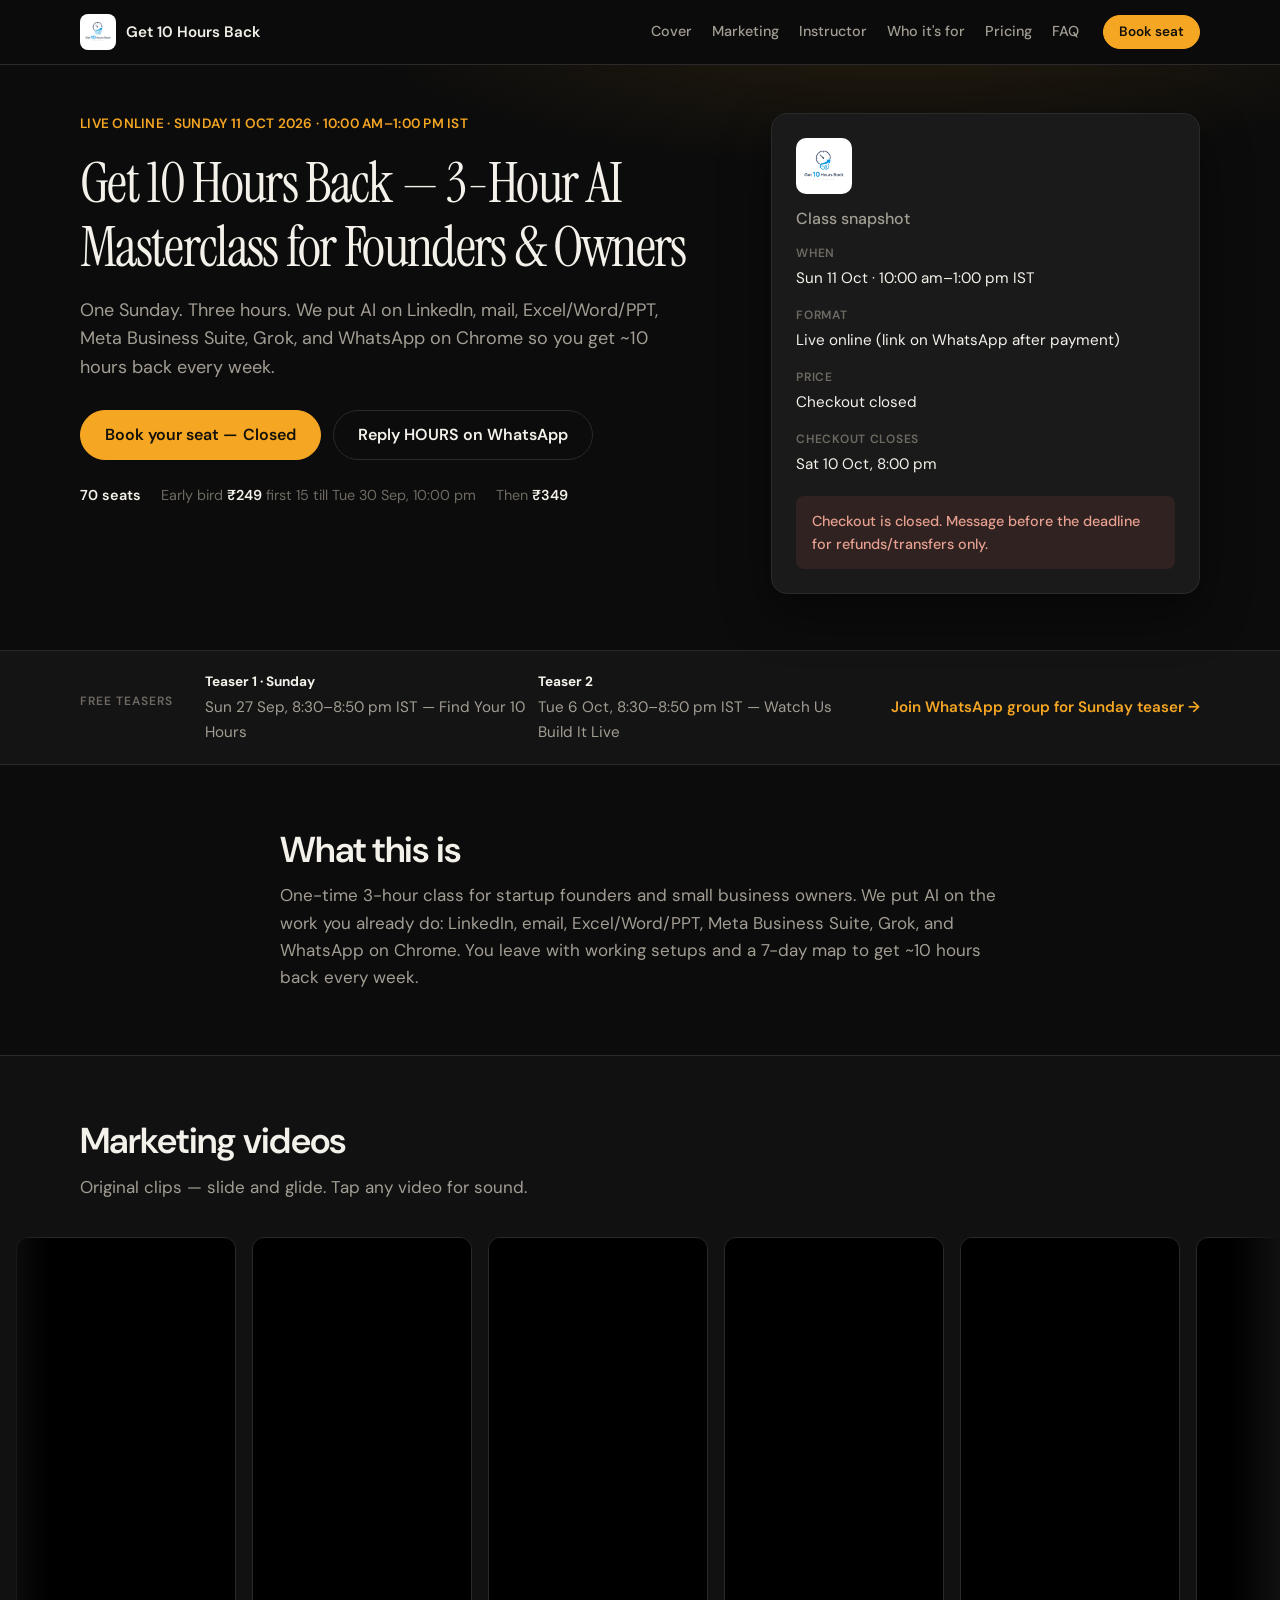
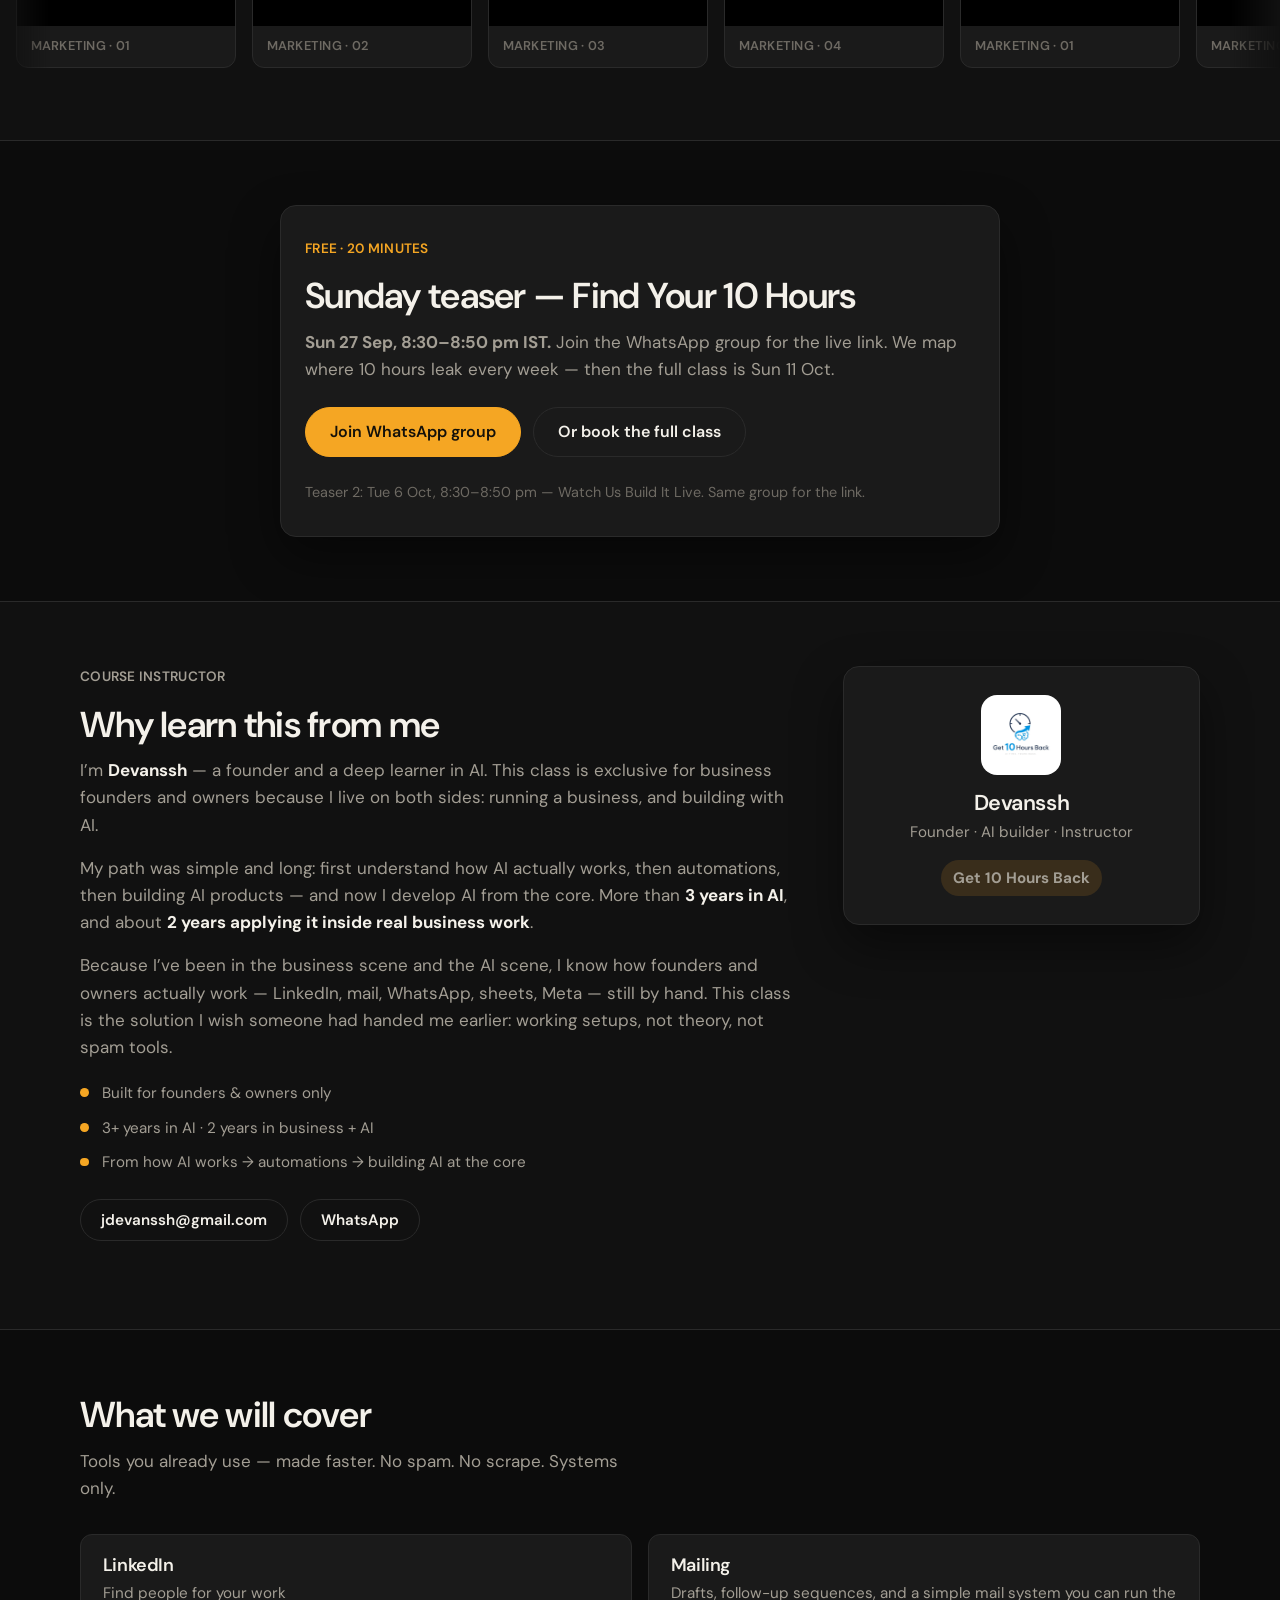
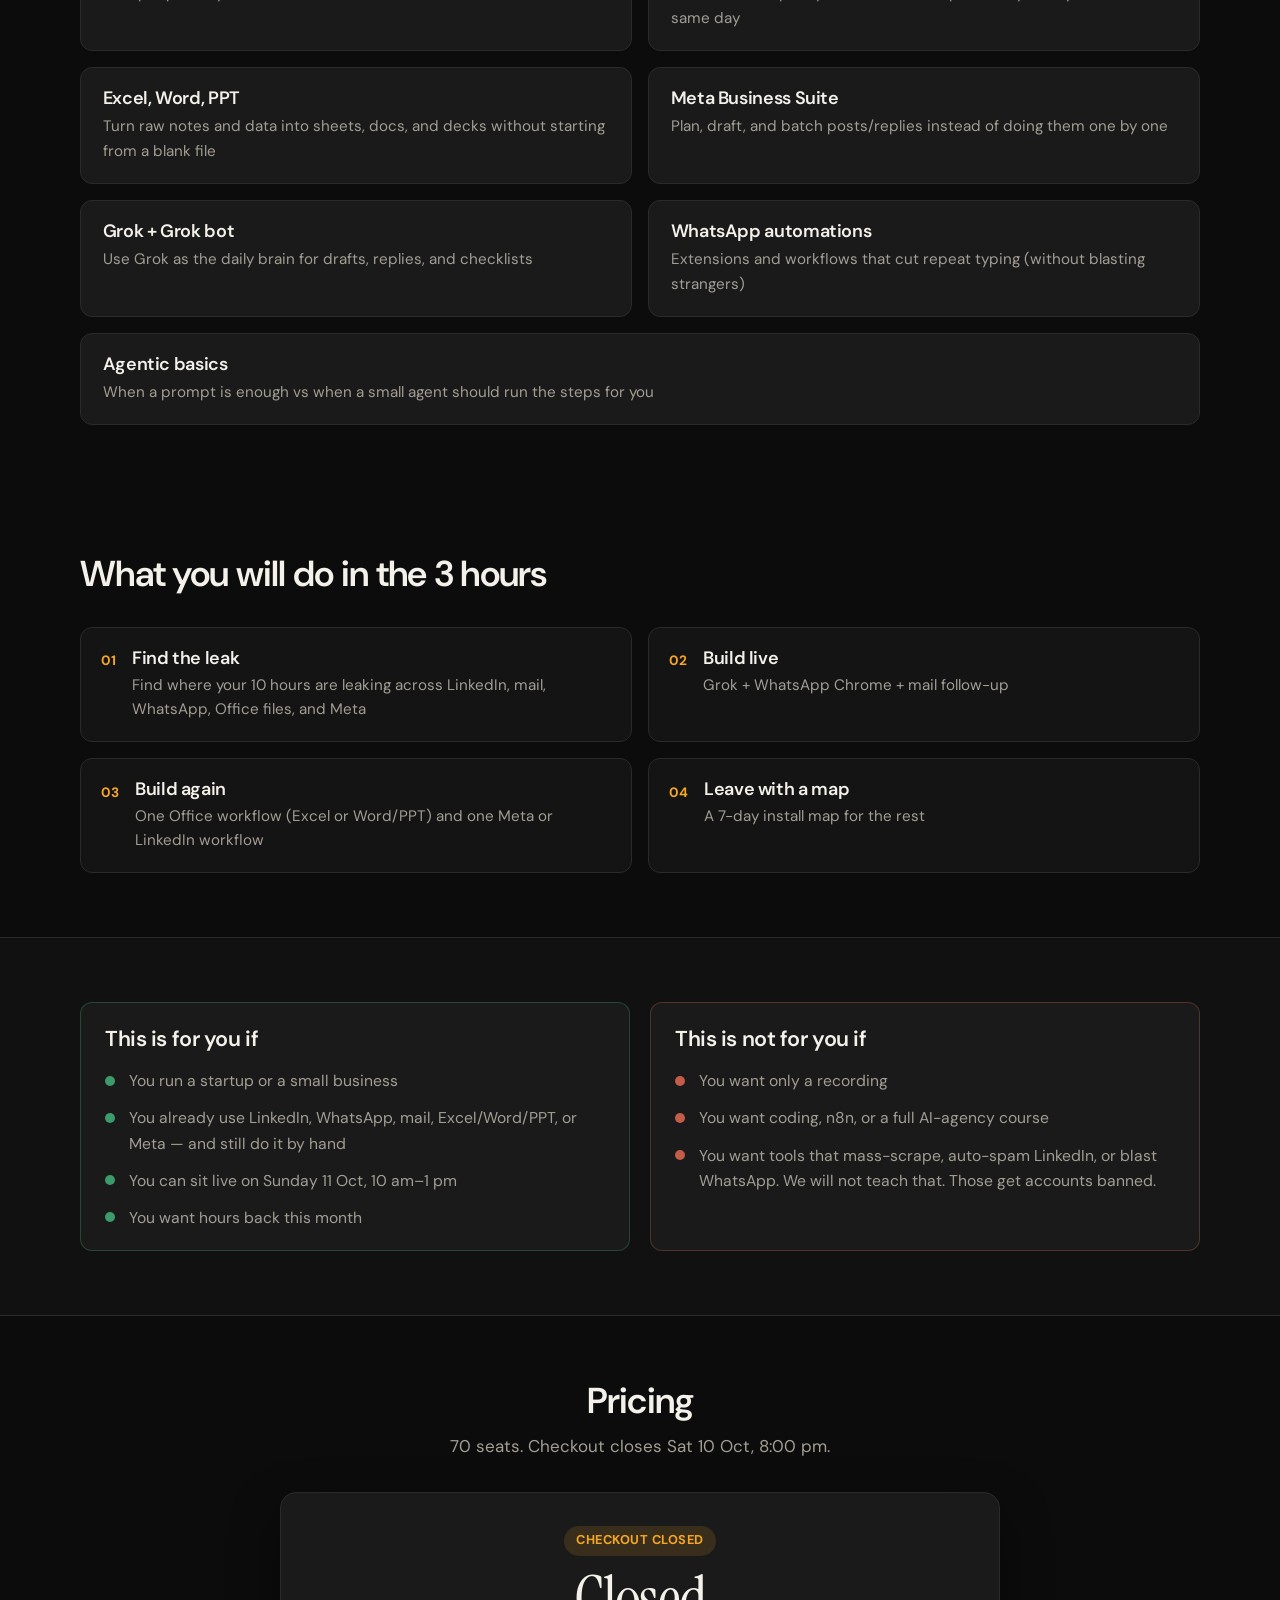
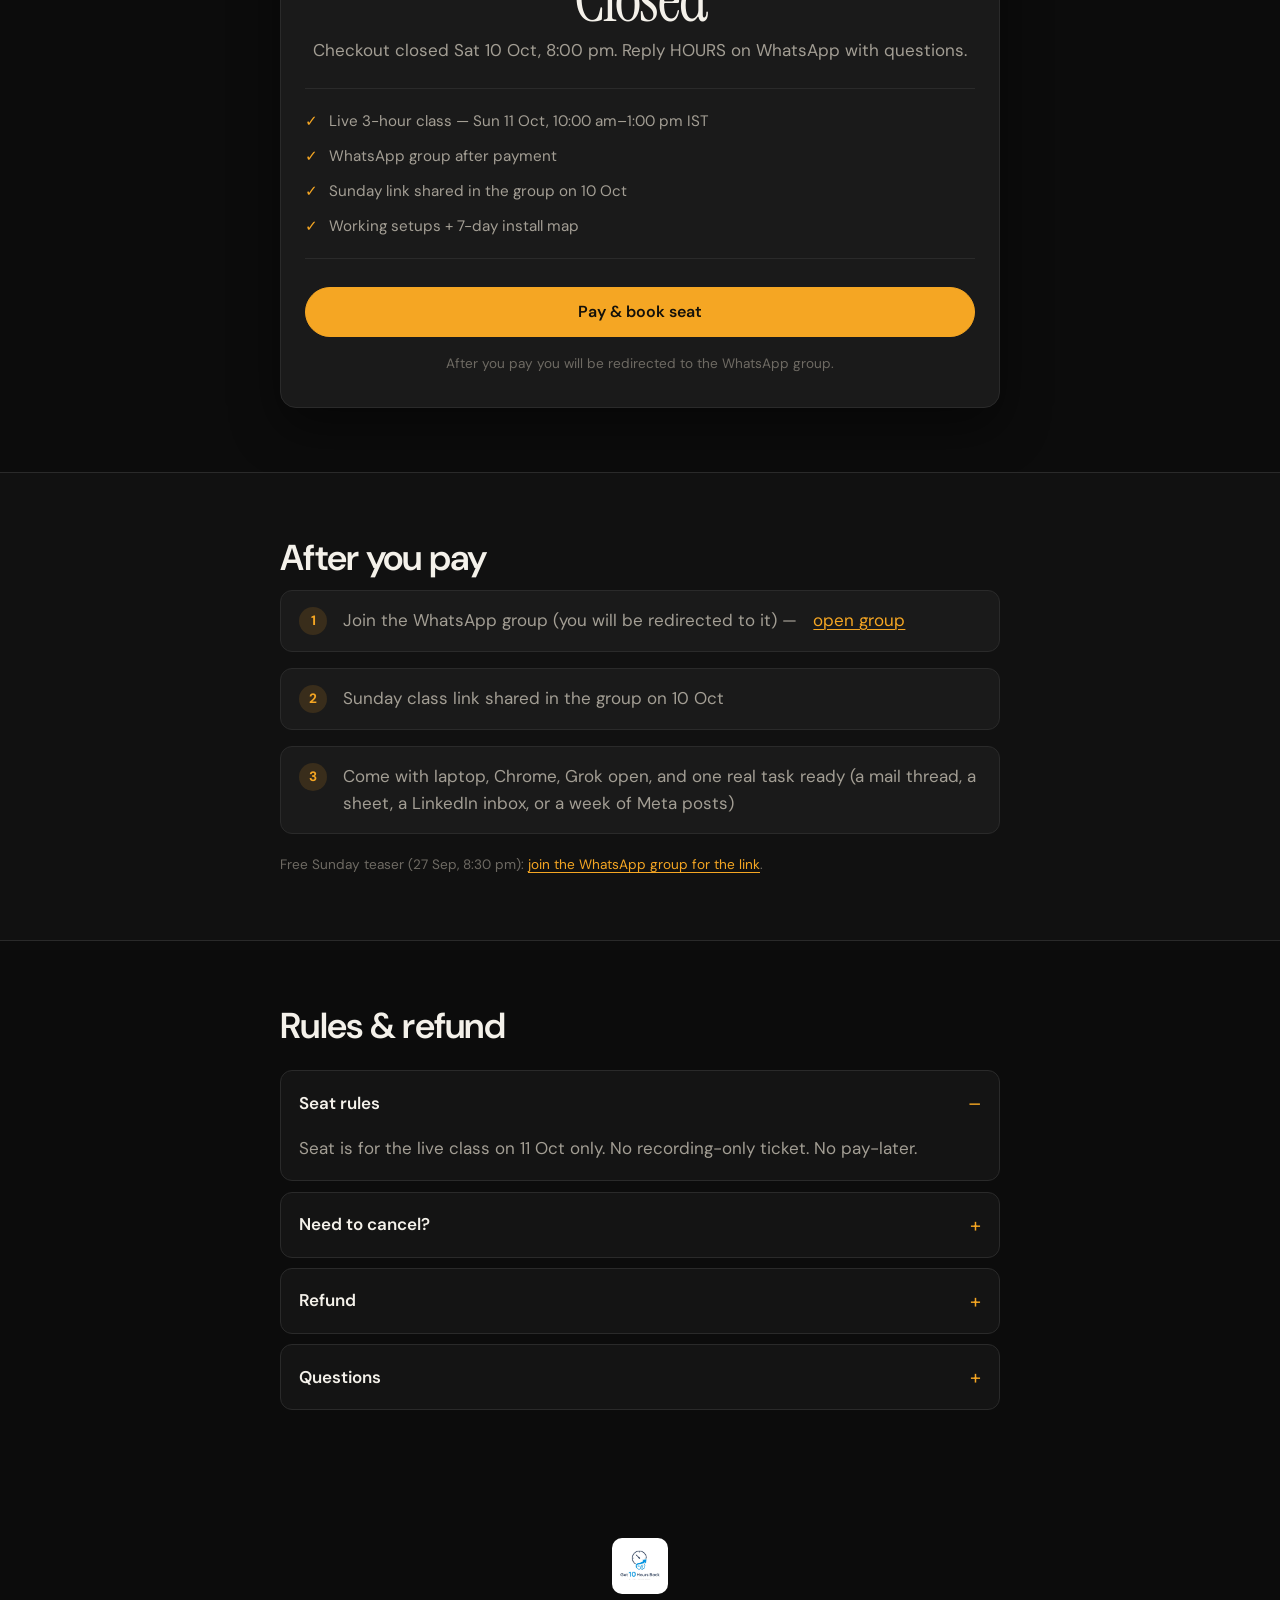
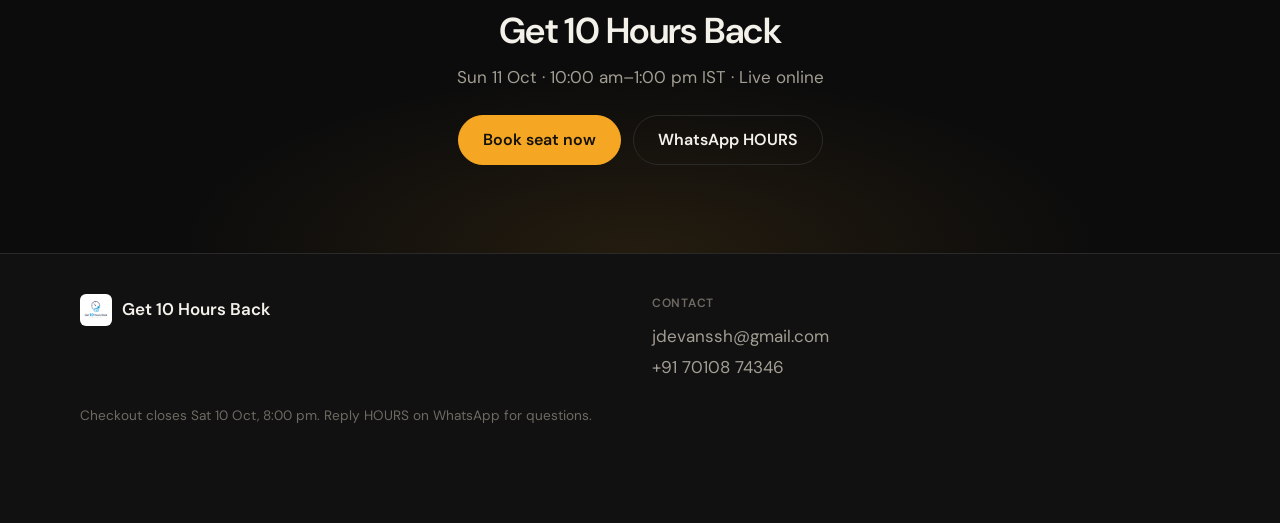
==== index.html @ 837fc7c9 "Show marketing videos in a slide-and-glide marquee Remove logo posters, label clips as marketing vid" ====
<!DOCTYPE html>
<html lang="en">
<head>
  <meta charset="UTF-8" />
  <meta name="viewport" content="width=device-width, initial-scale=1" />
  <title>Get 10 Hours Back — 3-Hour AI Masterclass for Founders &amp; Owners</title>
  <meta name="description" content="One Sunday. Three hours. We put AI on LinkedIn, mail, Excel/Word/PPT, Meta Business Suite, Grok, and WhatsApp on Chrome so you get ~10 hours back every week. Sun 11 Oct 2026, 10:00 am–1:00 pm IST." />
  <meta property="og:title" content="Get 10 Hours Back — 3-Hour AI Masterclass" />
  <meta property="og:description" content="One Sunday. Three hours. Live online for founders &amp; owners. First 15 seats ₹249 till 30 Sep." />
  <meta property="og:type" content="website" />
  <link rel="icon" href="logo.jpg" type="image/jpeg" />
  <link rel="preconnect" href="https://fonts.googleapis.com" />
  <link rel="preconnect" href="https://fonts.gstatic.com" crossorigin />
  <link href="https://fonts.googleapis.com/css2?family=DM+Sans:ital,opsz,wght@0,9..40,400;0,9..40,500;0,9..40,600;0,9..40,700;1,9..40,400&family=Instrument+Serif:ital@0;1&display=swap" rel="stylesheet" />
  <link rel="stylesheet" href="styles.css" />
</head>
<body>
  <a class="skip-link" href="#main">Skip to content</a>

  <header class="site-header">
    <div class="container header-inner">
      <a class="brand" href="#top" aria-label="Get 10 Hours Back home">
        <img src="logo.jpg" alt="" width="40" height="40" class="brand-logo" />
        <span class="brand-name">Get 10 Hours Back</span>
      </a>
      <nav class="nav" aria-label="Primary">
        <a href="#cover">Cover</a>
        <a href="#videos">Marketing</a>
        <a href="#instructor">Instructor</a>
        <a href="#who">Who it's for</a>
        <a href="#pricing">Pricing</a>
        <a href="#faq">FAQ</a>
      </nav>
      <a class="btn btn-sm btn-primary header-cta" href="https://pages.razorpay.com/pl_TeneHEkhGOqEzm/view" target="_blank" rel="noopener noreferrer">Book seat</a>
      <button type="button" class="menu-toggle" aria-expanded="false" aria-controls="mobile-nav" aria-label="Open menu">
        <span></span><span></span>
      </button>
    </div>
    <div id="mobile-nav" class="mobile-nav" hidden>
      <a href="#cover">Cover</a>
      <a href="#videos">Marketing</a>
      <a href="#instructor">Instructor</a>
      <a href="#who">Who it's for</a>
      <a href="#pricing">Pricing</a>
      <a href="#faq">FAQ</a>
      <a class="btn btn-primary" href="https://pages.razorpay.com/pl_TeneHEkhGOqEzm/view" target="_blank" rel="noopener noreferrer">Book seat — ₹249</a>
    </div>
  </header>

  <main id="main">
    <section id="top" class="hero">
      <div class="container hero-grid">
        <div class="hero-copy">
          <p class="eyebrow">Live online · Sunday 11 Oct 2026 · 10:00 am–1:00 pm IST</p>
          <h1>Get 10 Hours Back — 3-Hour AI Masterclass for Founders &amp; Owners</h1>
          <p class="lede">
            One Sunday. Three hours. We put AI on LinkedIn, mail, Excel/Word/PPT, Meta Business Suite, Grok, and WhatsApp on Chrome so you get ~10 hours back every week.
          </p>
          <div class="hero-actions">
            <a class="btn btn-primary btn-lg" href="https://pages.razorpay.com/pl_TeneHEkhGOqEzm/view" target="_blank" rel="noopener noreferrer">
              Book your seat — <span id="hero-price">₹249</span>
            </a>
            <a class="btn btn-ghost btn-lg" href="https://wa.me/917010874346?text=HOURS" target="_blank" rel="noopener noreferrer">
              Reply HOURS on WhatsApp
            </a>
          </div>
          <ul class="hero-meta" role="list">
            <li><strong>70 seats</strong></li>
            <li>Early bird <strong>₹249</strong> first 15 till Tue 30 Sep, 10:00 pm</li>
            <li>Then <strong>₹349</strong></li>
          </ul>
        </div>
        <aside class="hero-card" aria-label="Class snapshot">
          <img src="logo.jpg" alt="Get 10 Hours Back logo" class="hero-card-logo" width="72" height="72" />
          <h2 class="hero-card-title">Class snapshot</h2>
          <dl class="snapshot">
            <div>
              <dt>When</dt>
              <dd>Sun 11 Oct · 10:00 am–1:00 pm IST</dd>
            </div>
            <div>
              <dt>Format</dt>
              <dd>Live online (link on WhatsApp after payment)</dd>
            </div>
            <div>
              <dt>Price</dt>
              <dd id="snapshot-price">₹249 early bird · then ₹349</dd>
            </div>
            <div>
              <dt>Checkout closes</dt>
              <dd>Sat 10 Oct, 8:00 pm</dd>
            </div>
          </dl>
          <p class="price-note" id="price-banner">₹249 for the first 15 seats, till Tue 30 Sep, 10:00 pm.</p>
        </aside>
      </div>
    </section>

    <section id="teasers" class="strip" aria-label="Free teasers">
      <div class="container strip-inner">
        <p><span class="strip-label">Free teasers</span></p>
        <div class="strip-items">
          <div class="strip-item">
            <strong>Teaser 1 · Sunday</strong>
            <span>Sun 27 Sep, 8:30–8:50 pm IST — Find Your 10 Hours</span>
          </div>
          <div class="strip-item">
            <strong>Teaser 2</strong>
            <span>Tue 6 Oct, 8:30–8:50 pm IST — Watch Us Build It Live</span>
          </div>
        </div>
        <a class="strip-link" href="https://chat.whatsapp.com/KzPPvRvUMiBLEzeVojMCfG" target="_blank" rel="noopener noreferrer">Join WhatsApp group for Sunday teaser →</a>
      </div>
    </section>

    <section id="cover" class="section">
      <div class="container narrow">
        <h2>What this is</h2>
        <p class="section-lede">
          One-time 3-hour class for startup founders and small business owners. We put AI on the work you already do: LinkedIn, email, Excel/Word/PPT, Meta Business Suite, Grok, and WhatsApp on Chrome. You leave with working setups and a 7-day map to get ~10 hours back every week.
        </p>
      </div>
    </section>

    <section id="videos" class="section section-alt">
      <div class="container">
        <div class="section-head">
          <h2>Marketing videos</h2>
          <p>Original clips — slide and glide. Tap any video for sound.</p>
        </div>
      </div>
      <div class="marquee" aria-label="Marketing video glide">
        <div class="marquee-track" id="marquee-track">
          <figure class="video-card">
            <video muted loop playsinline preload="metadata" data-marketing>
              <source src="videos/preview-01.mp4" type="video/mp4" />
            </video>
            <figcaption>Marketing · 01</figcaption>
          </figure>
          <figure class="video-card">
            <video muted loop playsinline preload="metadata" data-marketing>
              <source src="videos/preview-02.mp4" type="video/mp4" />
            </video>
            <figcaption>Marketing · 02</figcaption>
          </figure>
          <figure class="video-card">
            <video muted loop playsinline preload="metadata" data-marketing>
              <source src="videos/preview-03.mov" type="video/quicktime" />
            </video>
            <figcaption>Marketing · 03</figcaption>
          </figure>
          <figure class="video-card">
            <video muted loop playsinline preload="metadata" data-marketing>
              <source src="videos/preview-04.mp4" type="video/mp4" />
            </video>
            <figcaption>Marketing · 04</figcaption>
          </figure>
        </div>
      </div>
    </section>

    <section id="sunday-teaser" class="section">
      <div class="container narrow">
        <div class="teaser-join">
          <p class="eyebrow">Free · 20 minutes</p>
          <h2>Sunday teaser — Find Your 10 Hours</h2>
          <p class="section-lede">
            <strong>Sun 27 Sep, 8:30–8:50 pm IST.</strong> Join the WhatsApp group for the live link. We map where 10 hours leak every week — then the full class is Sun 11 Oct.
          </p>
          <div class="hero-actions">
            <a class="btn btn-primary btn-lg" href="https://chat.whatsapp.com/KzPPvRvUMiBLEzeVojMCfG" target="_blank" rel="noopener noreferrer">
              Join WhatsApp group
            </a>
            <a class="btn btn-ghost btn-lg" href="https://pages.razorpay.com/pl_TeneHEkhGOqEzm/view" target="_blank" rel="noopener noreferrer">
              Or book the full class
            </a>
          </div>
          <p class="teaser-note">Teaser 2: Tue 6 Oct, 8:30–8:50 pm — Watch Us Build It Live. Same group for the link.</p>
        </div>
      </div>
    </section>

    <section id="instructor" class="section section-alt">
      <div class="container instructor-grid">
        <div class="instructor-copy">
          <p class="eyebrow">Course instructor</p>
          <h2>Why learn this from me</h2>
          <p>
            I’m <strong>Devanssh</strong> — a founder and a deep learner in AI. This class is exclusive for business founders and owners because I live on both sides: running a business, and building with AI.
          </p>
          <p>
            My path was simple and long: first understand how AI actually works, then automations, then building AI products — and now I develop AI from the core. More than <strong>3 years in AI</strong>, and about <strong>2 years applying it inside real business work</strong>.
          </p>
          <p>
            Because I’ve been in the business scene and the AI scene, I know how founders and owners actually work — LinkedIn, mail, WhatsApp, sheets, Meta — still by hand. This class is the solution I wish someone had handed me earlier: working setups, not theory, not spam tools.
          </p>
          <ul class="instructor-points" role="list">
            <li>Built for founders &amp; owners only</li>
            <li>3+ years in AI · 2 years in business + AI</li>
            <li>From how AI works → automations → building AI at the core</li>
          </ul>
          <div class="hero-actions">
            <a class="btn btn-ghost" href="mailto:jdevanssh@gmail.com">jdevanssh@gmail.com</a>
            <a class="btn btn-ghost" href="https://wa.me/917010874346?text=HOURS" target="_blank" rel="noopener noreferrer">WhatsApp</a>
          </div>
        </div>
        <aside class="instructor-card" aria-label="Instructor">
          <img src="logo.jpg" alt="" width="80" height="80" class="instructor-avatar" />
          <h3>Devanssh</h3>
          <p>Founder · AI builder · Instructor</p>
          <p class="instructor-tag">Get 10 Hours Back</p>
        </aside>
      </div>
    </section>

    <section id="agenda" class="section">
      <div class="container">
        <div class="section-head">
          <h2>What we will cover</h2>
          <p>Tools you already use — made faster. No spam. No scrape. Systems only.</p>
        </div>
        <ul class="cover-grid" role="list">
          <li>
            <h3>LinkedIn</h3>
            <p>Find people for your work</p>
          </li>
          <li>
            <h3>Mailing</h3>
            <p>Drafts, follow-up sequences, and a simple mail system you can run the same day</p>
          </li>
          <li>
            <h3>Excel, Word, PPT</h3>
            <p>Turn raw notes and data into sheets, docs, and decks without starting from a blank file</p>
          </li>
          <li>
            <h3>Meta Business Suite</h3>
            <p>Plan, draft, and batch posts/replies instead of doing them one by one</p>
          </li>
          <li>
            <h3>Grok + Grok bot</h3>
            <p>Use Grok as the daily brain for drafts, replies, and checklists</p>
          </li>
          <li>
            <h3>WhatsApp automations</h3>
            <p>Extensions and workflows that cut repeat typing (without blasting strangers)</p>
          </li>
          <li class="span-2">
            <h3>Agentic basics</h3>
            <p>When a prompt is enough vs when a small agent should run the steps for you</p>
          </li>
        </ul>
      </div>
    </section>

    <section class="section">
      <div class="container">
        <div class="section-head">
          <h2>What you will do in the 3 hours</h2>
        </div>
        <ol class="steps">
          <li>
            <span class="step-num">01</span>
            <div>
              <h3>Find the leak</h3>
              <p>Find where your 10 hours are leaking across LinkedIn, mail, WhatsApp, Office files, and Meta</p>
            </div>
          </li>
          <li>
            <span class="step-num">02</span>
            <div>
              <h3>Build live</h3>
              <p>Grok + WhatsApp Chrome + mail follow-up</p>
            </div>
          </li>
          <li>
            <span class="step-num">03</span>
            <div>
              <h3>Build again</h3>
              <p>One Office workflow (Excel or Word/PPT) and one Meta or LinkedIn workflow</p>
            </div>
          </li>
          <li>
            <span class="step-num">04</span>
            <div>
              <h3>Leave with a map</h3>
              <p>A 7-day install map for the rest</p>
            </div>
          </li>
        </ol>
      </div>
    </section>

    <section id="who" class="section section-alt">
      <div class="container two-col">
        <div class="fit-card fit-yes">
          <h2>This is for you if</h2>
          <ul>
            <li>You run a startup or a small business</li>
            <li>You already use LinkedIn, WhatsApp, mail, Excel/Word/PPT, or Meta — and still do it by hand</li>
            <li>You can sit live on Sunday 11 Oct, 10 am–1 pm</li>
            <li>You want hours back this month</li>
          </ul>
        </div>
        <div class="fit-card fit-no">
          <h2>This is not for you if</h2>
          <ul>
            <li>You want only a recording</li>
            <li>You want coding, n8n, or a full AI-agency course</li>
            <li>You want tools that mass-scrape, auto-spam LinkedIn, or blast WhatsApp. We will not teach that. Those get accounts banned.</li>
          </ul>
        </div>
      </div>
    </section>

    <section id="pricing" class="section">
      <div class="container narrow">
        <div class="section-head center">
          <h2>Pricing</h2>
          <p>70 seats. Checkout closes Sat 10 Oct, 8:00 pm.</p>
        </div>
        <div class="price-card">
          <p class="price-badge" id="price-badge">Early bird</p>
          <p class="price-amount"><span id="price-display">₹249</span></p>
          <p class="price-detail" id="price-detail">First 15 seats, till Tue 30 Sep, 10:00 pm. Then ₹349.</p>
          <ul class="price-list">
            <li>Live 3-hour class — Sun 11 Oct, 10:00 am–1:00 pm IST</li>
            <li>WhatsApp group after payment</li>
            <li>Sunday link shared in the group on 10 Oct</li>
            <li>Working setups + 7-day install map</li>
          </ul>
          <a class="btn btn-primary btn-lg btn-block" href="https://pages.razorpay.com/pl_TeneHEkhGOqEzm/view" target="_blank" rel="noopener noreferrer">
            Pay &amp; book seat
          </a>
          <p class="price-foot">After you pay you will be redirected to the WhatsApp group.</p>
        </div>
      </div>
    </section>

    <section class="section section-alt">
      <div class="container narrow">
        <h2>After you pay</h2>
        <ol class="after-pay">
          <li>Join the WhatsApp group (you will be redirected to it) — <a href="https://chat.whatsapp.com/KzPPvRvUMiBLEzeVojMCfG" target="_blank" rel="noopener noreferrer">open group</a></li>
          <li>Sunday class link shared in the group on 10 Oct</li>
          <li>Come with laptop, Chrome, Grok open, and one real task ready (a mail thread, a sheet, a LinkedIn inbox, or a week of Meta posts)</li>
        </ol>
        <p class="price-foot" style="margin-top:1.25rem">
          Free Sunday teaser (27 Sep, 8:30 pm): <a href="https://chat.whatsapp.com/KzPPvRvUMiBLEzeVojMCfG" target="_blank" rel="noopener noreferrer">join the WhatsApp group for the link</a>.
        </p>
      </div>
    </section>

    <section id="faq" class="section">
      <div class="container narrow">
        <h2>Rules &amp; refund</h2>
        <div class="faq-list">
          <details open>
            <summary>Seat rules</summary>
            <p>Seat is for the live class on 11 Oct only. No recording-only ticket. No pay-later.</p>
          </details>
          <details>
            <summary>Need to cancel?</summary>
            <p>Message before Sat 10 Oct, 8:00 pm and you can transfer the seat to another founder/owner once.</p>
          </details>
          <details>
            <summary>Refund</summary>
            <p>Full refund if you message before Saturday 10 October, 8:00 pm. No refund after checkout closes or if you miss the live class.</p>
          </details>
          <details>
            <summary>Questions</summary>
            <p>Reply <strong>HOURS</strong> on WhatsApp — <a href="https://wa.me/917010874346?text=HOURS" target="_blank" rel="noopener noreferrer">+91 70108 74346</a>.</p>
          </details>
        </div>
      </div>
    </section>

    <section class="section cta-final">
      <div class="container narrow center">
        <img src="logo.jpg" alt="" width="56" height="56" class="cta-logo" />
        <h2>Get 10 Hours Back</h2>
        <p>Sun 11 Oct · 10:00 am–1:00 pm IST · Live online</p>
        <div class="hero-actions center-actions">
          <a class="btn btn-primary btn-lg" href="https://pages.razorpay.com/pl_TeneHEkhGOqEzm/view" target="_blank" rel="noopener noreferrer">Book seat now</a>
          <a class="btn btn-ghost btn-lg" href="https://wa.me/917010874346?text=HOURS" target="_blank" rel="noopener noreferrer">WhatsApp HOURS</a>
        </div>
      </div>
    </section>
  </main>

  <footer class="site-footer">
    <div class="container footer-inner">
      <div class="footer-brand">
        <img src="logo.jpg" alt="" width="32" height="32" />
        <span>Get 10 Hours Back</span>
      </div>
      <div class="footer-contact">
        <p>Contact</p>
        <a href="mailto:jdevanssh@gmail.com">jdevanssh@gmail.com</a>
        <a href="https://wa.me/917010874346?text=HOURS" target="_blank" rel="noopener noreferrer">+91 70108 74346</a>
      </div>
      <p class="footer-note">Checkout closes Sat 10 Oct, 8:00 pm. Reply HOURS on WhatsApp for questions.</p>
    </div>
  </footer>

  <div class="sticky-bar" id="sticky-bar" hidden>
    <div class="container sticky-inner">
      <p><strong>Get 10 Hours Back</strong> · Sun 11 Oct · <span id="sticky-price">₹249</span></p>
      <a class="btn btn-primary btn-sm" href="https://pages.razorpay.com/pl_TeneHEkhGOqEzm/view" target="_blank" rel="noopener noreferrer">Book seat</a>
    </div>
  </div>

  <script src="script.js"></script>
</body>
</html>
---- styles.css ----
:root {
  --bg: #0c0c0c;
  --bg-elevated: #141414;
  --bg-card: #1a1a1a;
  --bg-alt: #111111;
  --text: #f4f1ea;
  --text-muted: #a39e94;
  --text-dim: #6e6a63;
  --border: #2a2a2a;
  --orange: #f5a623;
  --orange-hover: #ffb83d;
  --orange-soft: rgba(245, 166, 35, 0.14);
  --green: #3d9a6a;
  --red-soft: #c45c4a;
  --radius: 12px;
  --radius-sm: 8px;
  --shadow: 0 20px 50px rgba(0, 0, 0, 0.45);
  --font: "DM Sans", system-ui, sans-serif;
  --serif: "Instrument Serif", Georgia, serif;
  --max: 1120px;
  --narrow: 720px;
  --header-h: 64px;
}

*,
*::before,
*::after {
  box-sizing: border-box;
}

html {
  scroll-behavior: smooth;
}

body {
  margin: 0;
  font-family: var(--font);
  font-size: 1.0625rem;
  line-height: 1.6;
  color: var(--text);
  background: var(--bg);
  -webkit-font-smoothing: antialiased;
}

img {
  max-width: 100%;
  display: block;
}

a {
  color: var(--orange);
  text-decoration-thickness: 1px;
  text-underline-offset: 3px;
}

a:hover {
  color: var(--orange-hover);
}

h1, h2, h3 {
  line-height: 1.15;
  font-weight: 600;
  letter-spacing: -0.02em;
}

h1 {
  font-family: var(--serif);
  font-size: clamp(2.25rem, 5vw, 3.5rem);
  font-weight: 400;
  margin: 0 0 1rem;
  letter-spacing: -0.03em;
}

h2 {
  font-size: clamp(1.75rem, 3vw, 2.25rem);
  margin: 0 0 0.75rem;
}

h3 {
  font-size: 1.125rem;
  margin: 0 0 0.35rem;
}

p {
  margin: 0 0 1rem;
}

ul, ol {
  margin: 0;
  padding: 0;
}

.skip-link {
  position: absolute;
  left: -9999px;
  top: 0;
  background: var(--orange);
  color: #111;
  padding: 0.5rem 1rem;
  z-index: 100;
}

.skip-link:focus {
  left: 1rem;
  top: 1rem;
}

.container {
  width: min(100% - 2rem, var(--max));
  margin-inline: auto;
}

.container.narrow {
  width: min(100% - 2rem, var(--narrow));
}

/* Header */
.site-header {
  position: sticky;
  top: 0;
  z-index: 50;
  background: rgba(12, 12, 12, 0.88);
  backdrop-filter: blur(12px);
  border-bottom: 1px solid var(--border);
}

.header-inner {
  display: flex;
  align-items: center;
  gap: 1.5rem;
  height: var(--header-h);
}

.brand {
  display: flex;
  align-items: center;
  gap: 0.65rem;
  color: var(--text);
  text-decoration: none;
  font-weight: 600;
  flex-shrink: 0;
}

.brand:hover {
  color: var(--text);
}

.brand-logo {
  width: 36px;
  height: 36px;
  border-radius: 8px;
  object-fit: cover;
}

.brand-name {
  font-size: 0.95rem;
}

.nav {
  display: none;
  gap: 1.25rem;
  margin-left: auto;
}

.nav a {
  color: var(--text-muted);
  text-decoration: none;
  font-size: 0.9rem;
  font-weight: 500;
}

.nav a:hover {
  color: var(--text);
}

.header-cta {
  display: none !important;
  margin-left: auto;
}

.menu-toggle {
  margin-left: auto;
  width: 40px;
  height: 40px;
  border: 1px solid var(--border);
  border-radius: var(--radius-sm);
  background: transparent;
  display: flex;
  flex-direction: column;
  justify-content: center;
  align-items: center;
  gap: 5px;
  cursor: pointer;
}

.menu-toggle span {
  display: block;
  width: 16px;
  height: 2px;
  background: var(--text);
}

.mobile-nav {
  display: flex;
  flex-direction: column;
  gap: 0.25rem;
  padding: 0.5rem 1rem 1.25rem;
  border-bottom: 1px solid var(--border);
  background: var(--bg);
}

.mobile-nav[hidden] {
  display: none;
}

.mobile-nav a {
  color: var(--text);
  text-decoration: none;
  padding: 0.75rem 0.5rem;
  font-weight: 500;
  border-radius: var(--radius-sm);
}

.mobile-nav a:hover {
  background: var(--bg-elevated);
}

.mobile-nav .btn {
  margin-top: 0.5rem;
  text-align: center;
}

@media (min-width: 880px) {
  .nav {
    display: flex;
  }

  .header-cta {
    display: inline-flex !important;
    margin-left: 0;
  }

  .menu-toggle,
  .mobile-nav {
    display: none !important;
  }

  .brand-name {
    display: inline;
  }
}

/* Buttons */
.btn {
  display: inline-flex;
  align-items: center;
  justify-content: center;
  gap: 0.4rem;
  font-family: inherit;
  font-weight: 600;
  font-size: 0.95rem;
  line-height: 1.2;
  border-radius: 999px;
  border: 1px solid transparent;
  padding: 0.7rem 1.25rem;
  text-decoration: none;
  cursor: pointer;
  transition: background 0.15s, color 0.15s, border-color 0.15s, transform 0.15s;
}

.btn:active {
  transform: translateY(1px);
}

.btn-sm {
  padding: 0.5rem 0.95rem;
  font-size: 0.85rem;
}

.btn-lg {
  padding: 0.9rem 1.5rem;
  font-size: 1rem;
}

.btn-block {
  width: 100%;
}

.btn-primary {
  background: var(--orange);
  color: #14110a;
  border-color: var(--orange);
}

.btn-primary:hover {
  background: var(--orange-hover);
  color: #14110a;
  border-color: var(--orange-hover);
}

.btn-ghost {
  background: transparent;
  color: var(--text);
  border-color: var(--border);
}

.btn-ghost:hover {
  border-color: var(--text-muted);
  color: var(--text);
  background: var(--bg-elevated);
}

/* Hero */
.hero {
  padding: 3rem 0 3.5rem;
  background:
    radial-gradient(ellipse 80% 50% at 70% -10%, rgba(245, 166, 35, 0.12), transparent 55%),
    var(--bg);
}

.hero-grid {
  display: grid;
  gap: 2.5rem;
}

@media (min-width: 960px) {
  .hero-grid {
    grid-template-columns: 1.35fr 0.9fr;
    align-items: start;
    gap: 3rem;
  }
}

.eyebrow {
  color: var(--orange);
  font-size: 0.85rem;
  font-weight: 600;
  letter-spacing: 0.02em;
  text-transform: uppercase;
  margin-bottom: 1rem;
}

.lede {
  font-size: 1.125rem;
  color: var(--text-muted);
  max-width: 38rem;
  margin-bottom: 1.75rem;
}

.hero-actions {
  display: flex;
  flex-wrap: wrap;
  gap: 0.75rem;
  margin-bottom: 1.5rem;
}

.center-actions {
  justify-content: center;
}

.hero-meta {
  list-style: none;
  display: flex;
  flex-wrap: wrap;
  gap: 0.5rem 1.25rem;
  color: var(--text-dim);
  font-size: 0.9rem;
}

.hero-meta strong {
  color: var(--text);
  font-weight: 600;
}

.hero-card {
  background: var(--bg-card);
  border: 1px solid var(--border);
  border-radius: 16px;
  padding: 1.5rem;
  box-shadow: var(--shadow);
}

.hero-card-logo {
  width: 56px;
  height: 56px;
  border-radius: 10px;
  margin-bottom: 1rem;
}

.hero-card-title {
  font-size: 1rem;
  margin-bottom: 1rem;
  color: var(--text-muted);
  font-weight: 500;
  letter-spacing: 0;
}

.snapshot {
  display: grid;
  gap: 1rem;
  margin: 0 0 1.25rem;
}

.snapshot div {
  display: grid;
  gap: 0.15rem;
}

.snapshot dt {
  font-size: 0.75rem;
  text-transform: uppercase;
  letter-spacing: 0.06em;
  color: var(--text-dim);
  font-weight: 600;
}

.snapshot dd {
  margin: 0;
  font-size: 0.95rem;
  color: var(--text);
}

.price-note {
  margin: 0;
  padding: 0.85rem 1rem;
  background: var(--orange-soft);
  border-radius: var(--radius-sm);
  color: var(--orange);
  font-size: 0.9rem;
  font-weight: 500;
}

.price-note.late {
  background: rgba(196, 92, 74, 0.12);
  color: #e8a090;
}

/* Strip */
.strip {
  border-block: 1px solid var(--border);
  background: var(--bg-elevated);
  padding: 1.25rem 0;
}

.strip-inner {
  display: flex;
  flex-direction: column;
  gap: 1rem;
}

.strip-label {
  font-size: 0.75rem;
  text-transform: uppercase;
  letter-spacing: 0.08em;
  color: var(--text-dim);
  font-weight: 600;
}

.strip-items {
  display: grid;
  gap: 0.75rem;
}

.strip-item {
  display: flex;
  flex-direction: column;
  gap: 0.15rem;
  font-size: 0.95rem;
  color: var(--text-muted);
}

.strip-item strong {
  color: var(--text);
  font-size: 0.85rem;
}

.strip-link {
  font-weight: 600;
  text-decoration: none;
  font-size: 0.95rem;
}

.strip-link:hover {
  text-decoration: underline;
}

@media (min-width: 768px) {
  .strip-inner {
    flex-direction: row;
    align-items: center;
    gap: 2rem;
  }

  .strip-items {
    grid-template-columns: 1fr 1fr;
    flex: 1;
  }

  .strip-link {
    margin-left: auto;
    white-space: nowrap;
  }
}

/* Sections */
.section {
  padding: 4rem 0;
}

.section-alt {
  background: var(--bg-alt);
  border-block: 1px solid var(--border);
}

.section-head {
  margin-bottom: 2rem;
  max-width: 36rem;
}

.section-head.center {
  text-align: center;
  margin-inline: auto;
}

.section-head p,
.section-lede {
  color: var(--text-muted);
  font-size: 1.0625rem;
}

.section-lede {
  margin: 0;
}

/* Marketing videos — slide & glide marquee */
.marquee {
  overflow: hidden;
  width: 100%;
  mask-image: linear-gradient(90deg, transparent, #000 4%, #000 96%, transparent);
  -webkit-mask-image: linear-gradient(90deg, transparent, #000 4%, #000 96%, transparent);
}

.marquee-track {
  display: flex;
  width: max-content;
  gap: 1rem;
  padding: 0.25rem 1rem 0.5rem;
  animation: glide 48s linear infinite;
  will-change: transform;
}

.marquee:hover .marquee-track,
.marquee:focus-within .marquee-track {
  animation-play-state: paused;
}

@keyframes glide {
  from {
    transform: translateX(0);
  }
  to {
    transform: translateX(-50%);
  }
}

.video-card {
  margin: 0;
  flex: 0 0 auto;
  width: min(220px, 58vw);
  background: var(--bg-card);
  border: 1px solid var(--border);
  border-radius: var(--radius);
  overflow: hidden;
}

.video-card video {
  display: block;
  width: 100%;
  height: auto;
  aspect-ratio: 9 / 16;
  object-fit: cover;
  background: #000;
  cursor: pointer;
}

.video-card figcaption {
  padding: 0.65rem 0.85rem;
  font-size: 0.8rem;
  font-weight: 600;
  letter-spacing: 0.02em;
  text-transform: uppercase;
  color: var(--text-dim);
}

.video-card.is-active {
  border-color: var(--orange);
}

.video-card.is-active figcaption {
  color: var(--orange);
}

@media (prefers-reduced-motion: reduce) {
  .marquee-track {
    animation: none;
    flex-wrap: wrap;
    width: 100%;
    max-width: var(--max);
    margin-inline: auto;
    justify-content: center;
  }

  .marquee {
    mask-image: none;
    -webkit-mask-image: none;
  }
}

/* Sunday teaser join */
.teaser-join {
  background: var(--bg-card);
  border: 1px solid var(--border);
  border-radius: 16px;
  padding: 2rem 1.5rem;
  box-shadow: var(--shadow);
}

.teaser-join .section-lede {
  margin-bottom: 1.5rem;
}

.teaser-note {
  margin: 1rem 0 0;
  font-size: 0.9rem;
  color: var(--text-dim);
}

/* Instructor */
.instructor-grid {
  display: grid;
  gap: 2rem;
  align-items: start;
}

@media (min-width: 880px) {
  .instructor-grid {
    grid-template-columns: 1.4fr 0.7fr;
    gap: 3rem;
  }
}

.instructor-copy p {
  color: var(--text-muted);
}

.instructor-copy strong {
  color: var(--text);
}

.instructor-points {
  list-style: none;
  display: grid;
  gap: 0.65rem;
  margin: 1.25rem 0 1.5rem;
}

.instructor-points li {
  position: relative;
  padding-left: 1.35rem;
  color: var(--text-muted);
  font-size: 0.95rem;
}

.instructor-points li::before {
  content: "";
  position: absolute;
  left: 0;
  top: 0.45rem;
  width: 0.55rem;
  height: 0.55rem;
  border-radius: 50%;
  background: var(--orange);
}

.instructor-card {
  background: var(--bg-card);
  border: 1px solid var(--border);
  border-radius: 16px;
  padding: 1.75rem 1.5rem;
  text-align: center;
  box-shadow: var(--shadow);
}

.instructor-avatar {
  width: 80px;
  height: 80px;
  border-radius: 16px;
  margin: 0 auto 1rem;
  object-fit: cover;
}

.instructor-card h3 {
  font-size: 1.35rem;
  margin-bottom: 0.25rem;
}

.instructor-card > p {
  margin: 0;
  color: var(--text-muted);
  font-size: 0.95rem;
}

.instructor-tag {
  display: inline-block;
  margin-top: 1rem !important;
  padding: 0.35rem 0.75rem;
  background: var(--orange-soft);
  color: var(--orange);
  border-radius: 999px;
  font-size: 0.8rem;
  font-weight: 700;
}

/* Cover grid */
.cover-grid {
  list-style: none;
  display: grid;
  gap: 1rem;
  grid-template-columns: 1fr;
}

@media (min-width: 640px) {
  .cover-grid {
    grid-template-columns: 1fr 1fr;
  }

  .cover-grid .span-2 {
    grid-column: span 2;
  }
}

.cover-grid li {
  background: var(--bg-card);
  border: 1px solid var(--border);
  border-radius: var(--radius);
  padding: 1.25rem 1.35rem;
}

.cover-grid p {
  margin: 0;
  color: var(--text-muted);
  font-size: 0.95rem;
}

/* Steps */
.steps {
  list-style: none;
  display: grid;
  gap: 1rem;
}

@media (min-width: 720px) {
  .steps {
    grid-template-columns: 1fr 1fr;
  }
}

.steps li {
  display: flex;
  gap: 1rem;
  padding: 1.25rem;
  border: 1px solid var(--border);
  border-radius: var(--radius);
  background: var(--bg-elevated);
}

.step-num {
  font-size: 0.85rem;
  font-weight: 700;
  color: var(--orange);
  flex-shrink: 0;
  padding-top: 0.15rem;
}

.steps h3 {
  margin-bottom: 0.25rem;
}

.steps p {
  margin: 0;
  color: var(--text-muted);
  font-size: 0.95rem;
}

/* Fit cards */
.two-col {
  display: grid;
  gap: 1rem;
}

@media (min-width: 768px) {
  .two-col {
    grid-template-columns: 1fr 1fr;
    gap: 1.25rem;
  }
}

.fit-card {
  border-radius: var(--radius);
  padding: 1.5rem 1.5rem 1.25rem;
  border: 1px solid var(--border);
  background: var(--bg-card);
}

.fit-card h2 {
  font-size: 1.35rem;
  margin-bottom: 1rem;
}

.fit-card ul {
  list-style: none;
  display: grid;
  gap: 0.75rem;
}

.fit-card li {
  position: relative;
  padding-left: 1.5rem;
  color: var(--text-muted);
  font-size: 0.98rem;
}

.fit-card li::before {
  content: "";
  position: absolute;
  left: 0;
  top: 0.45rem;
  width: 0.65rem;
  height: 0.65rem;
  border-radius: 50%;
}

.fit-yes li::before {
  background: var(--green);
}

.fit-no li::before {
  background: var(--red-soft);
}

.fit-yes {
  border-color: rgba(61, 154, 106, 0.35);
}

.fit-no {
  border-color: rgba(196, 92, 74, 0.35);
}

/* Pricing */
.price-card {
  background: var(--bg-card);
  border: 1px solid var(--border);
  border-radius: 16px;
  padding: 2rem 1.5rem;
  text-align: center;
  box-shadow: var(--shadow);
}

.price-badge {
  display: inline-block;
  margin: 0 0 0.75rem;
  padding: 0.3rem 0.75rem;
  background: var(--orange-soft);
  color: var(--orange);
  border-radius: 999px;
  font-size: 0.8rem;
  font-weight: 700;
  letter-spacing: 0.04em;
  text-transform: uppercase;
}

.price-amount {
  font-family: var(--serif);
  font-size: clamp(3rem, 8vw, 4rem);
  margin: 0 0 0.35rem;
  line-height: 1;
  letter-spacing: -0.03em;
}

.price-detail {
  color: var(--text-muted);
  margin-bottom: 1.5rem;
}

.price-list {
  list-style: none;
  text-align: left;
  display: grid;
  gap: 0.65rem;
  margin: 0 0 1.75rem;
  padding: 1.25rem 0;
  border-block: 1px solid var(--border);
}

.price-list li {
  position: relative;
  padding-left: 1.5rem;
  color: var(--text-muted);
  font-size: 0.95rem;
}

.price-list li::before {
  content: "✓";
  position: absolute;
  left: 0;
  color: var(--orange);
  font-weight: 700;
}

.price-foot {
  margin: 1rem 0 0;
  font-size: 0.85rem;
  color: var(--text-dim);
}

/* After pay */
.after-pay {
  list-style: none;
  counter-reset: after;
  display: grid;
  gap: 1rem;
}

.after-pay li {
  counter-increment: after;
  display: flex;
  gap: 1rem;
  align-items: flex-start;
  padding: 1rem 1.15rem;
  background: var(--bg-card);
  border: 1px solid var(--border);
  border-radius: var(--radius);
  color: var(--text-muted);
}

.after-pay li::before {
  content: counter(after);
  flex-shrink: 0;
  width: 1.75rem;
  height: 1.75rem;
  display: grid;
  place-items: center;
  background: var(--orange-soft);
  color: var(--orange);
  border-radius: 50%;
  font-size: 0.85rem;
  font-weight: 700;
}

/* FAQ */
.faq-list {
  display: grid;
  gap: 0.65rem;
  margin-top: 1.5rem;
}

.faq-list details {
  border: 1px solid var(--border);
  border-radius: var(--radius);
  background: var(--bg-elevated);
  padding: 0 1.15rem;
}

.faq-list summary {
  cursor: pointer;
  font-weight: 600;
  padding: 1rem 0;
  list-style: none;
  display: flex;
  justify-content: space-between;
  align-items: center;
  gap: 1rem;
}

.faq-list summary::-webkit-details-marker {
  display: none;
}

.faq-list summary::after {
  content: "+";
  color: var(--orange);
  font-size: 1.25rem;
  font-weight: 400;
}

.faq-list details[open] summary::after {
  content: "–";
}

.faq-list details p {
  margin: 0 0 1.1rem;
  color: var(--text-muted);
  padding-right: 1.5rem;
}

/* Final CTA */
.cta-final {
  text-align: center;
  background:
    radial-gradient(ellipse 60% 80% at 50% 100%, rgba(245, 166, 35, 0.1), transparent 60%),
    var(--bg);
}

.cta-logo {
  margin: 0 auto 1rem;
  border-radius: 10px;
}

.cta-final p {
  color: var(--text-muted);
  margin-bottom: 1.5rem;
}

.center {
  text-align: center;
}

/* Footer */
.site-footer {
  border-top: 1px solid var(--border);
  padding: 2.5rem 0 6rem;
  background: var(--bg-alt);
}

.footer-inner {
  display: grid;
  gap: 1.5rem;
}

.footer-brand {
  display: flex;
  align-items: center;
  gap: 0.65rem;
  font-weight: 600;
}

.footer-brand img {
  width: 32px;
  height: 32px;
  border-radius: 6px;
}

.footer-contact p {
  margin: 0 0 0.35rem;
  font-size: 0.75rem;
  text-transform: uppercase;
  letter-spacing: 0.06em;
  color: var(--text-dim);
  font-weight: 600;
}

.footer-contact {
  display: flex;
  flex-direction: column;
  gap: 0.25rem;
}

.footer-contact a {
  color: var(--text-muted);
  text-decoration: none;
}

.footer-contact a:hover {
  color: var(--orange);
}

.footer-note {
  margin: 0;
  font-size: 0.85rem;
  color: var(--text-dim);
}

@media (min-width: 720px) {
  .footer-inner {
    grid-template-columns: 1fr 1fr;
    align-items: start;
  }

  .footer-note {
    grid-column: 1 / -1;
  }
}

/* Sticky bar */
.sticky-bar {
  position: fixed;
  bottom: 0;
  left: 0;
  right: 0;
  z-index: 40;
  background: rgba(20, 20, 20, 0.95);
  backdrop-filter: blur(12px);
  border-top: 1px solid var(--border);
  padding: 0.75rem 0;
}

.sticky-bar[hidden] {
  display: none;
}

.sticky-inner {
  display: flex;
  align-items: center;
  justify-content: space-between;
  gap: 1rem;
}

.sticky-inner p {
  margin: 0;
  font-size: 0.85rem;
  color: var(--text-muted);
}

.sticky-inner strong {
  color: var(--text);
}

@media (max-width: 480px) {
  .sticky-inner p {
    font-size: 0.8rem;
  }
}

@media (prefers-reduced-motion: reduce) {
  html {
    scroll-behavior: auto;
  }

  .btn {
    transition: none;
  }
}
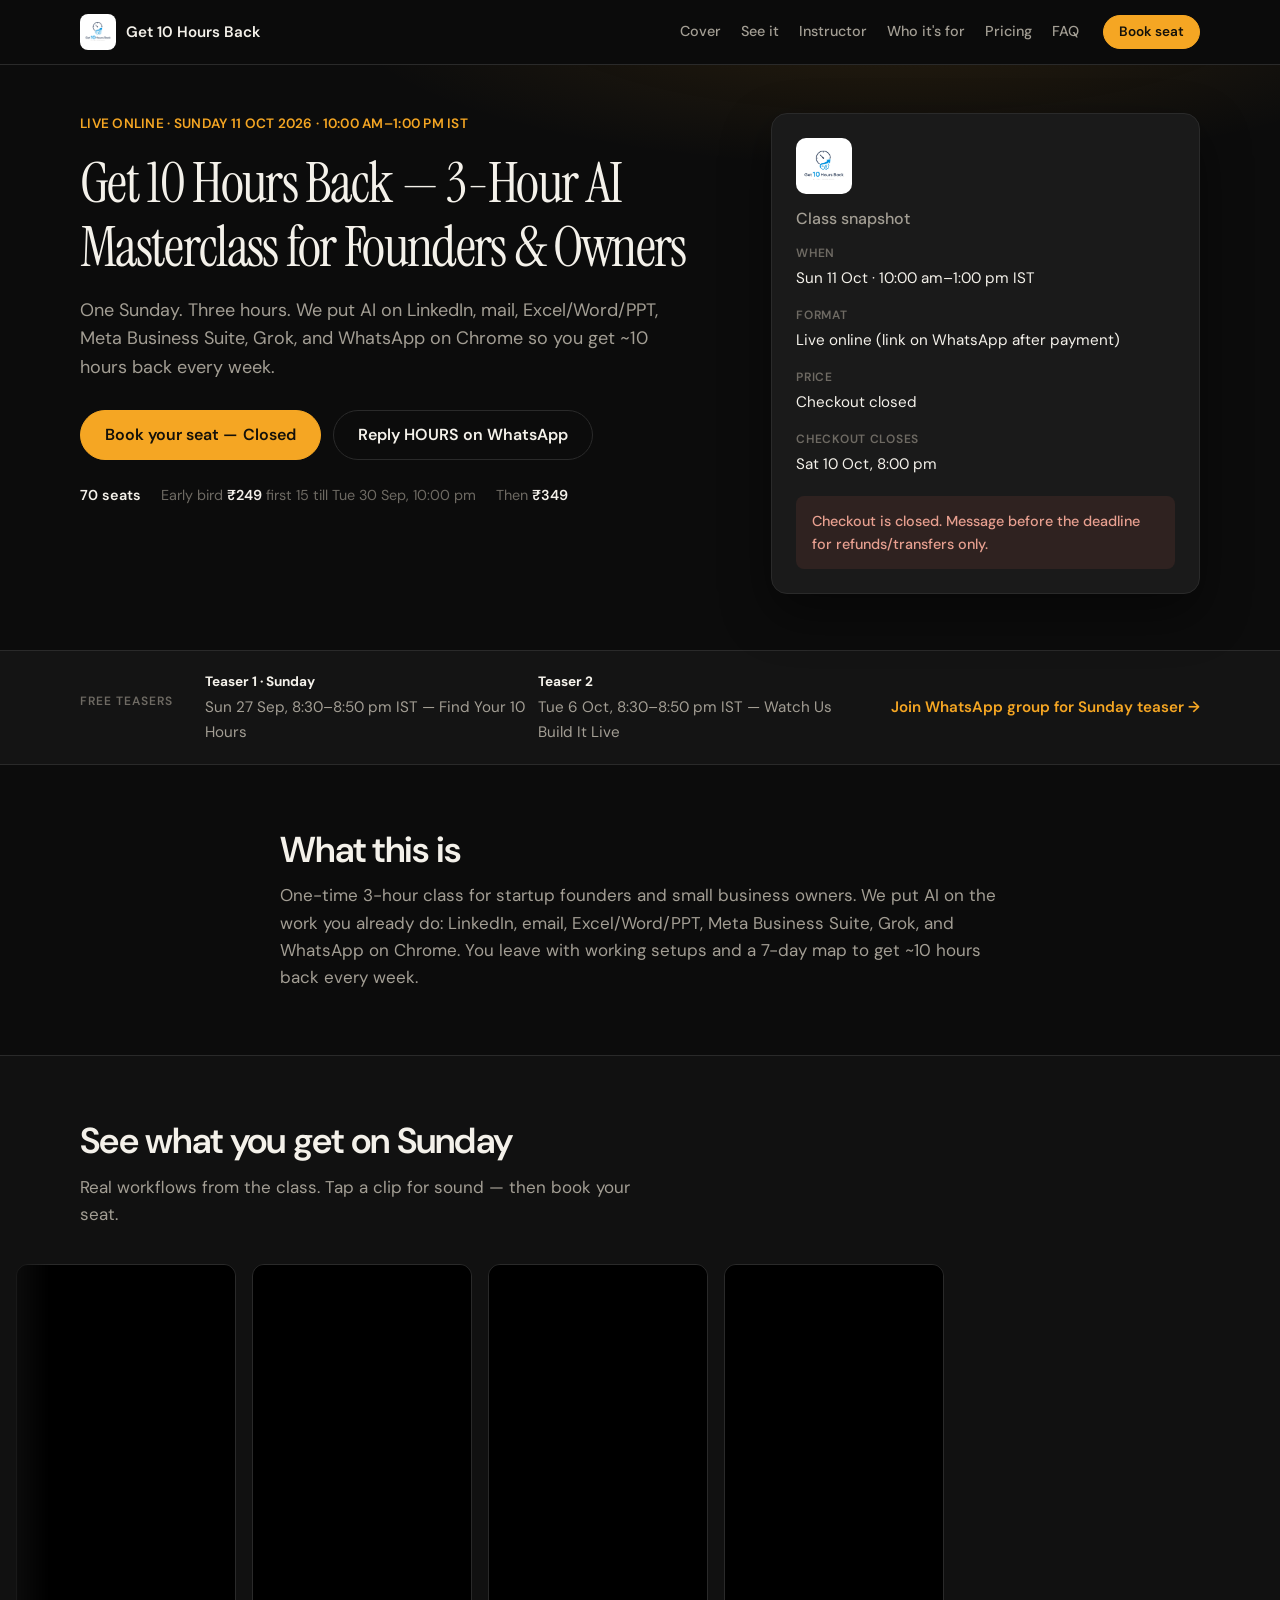
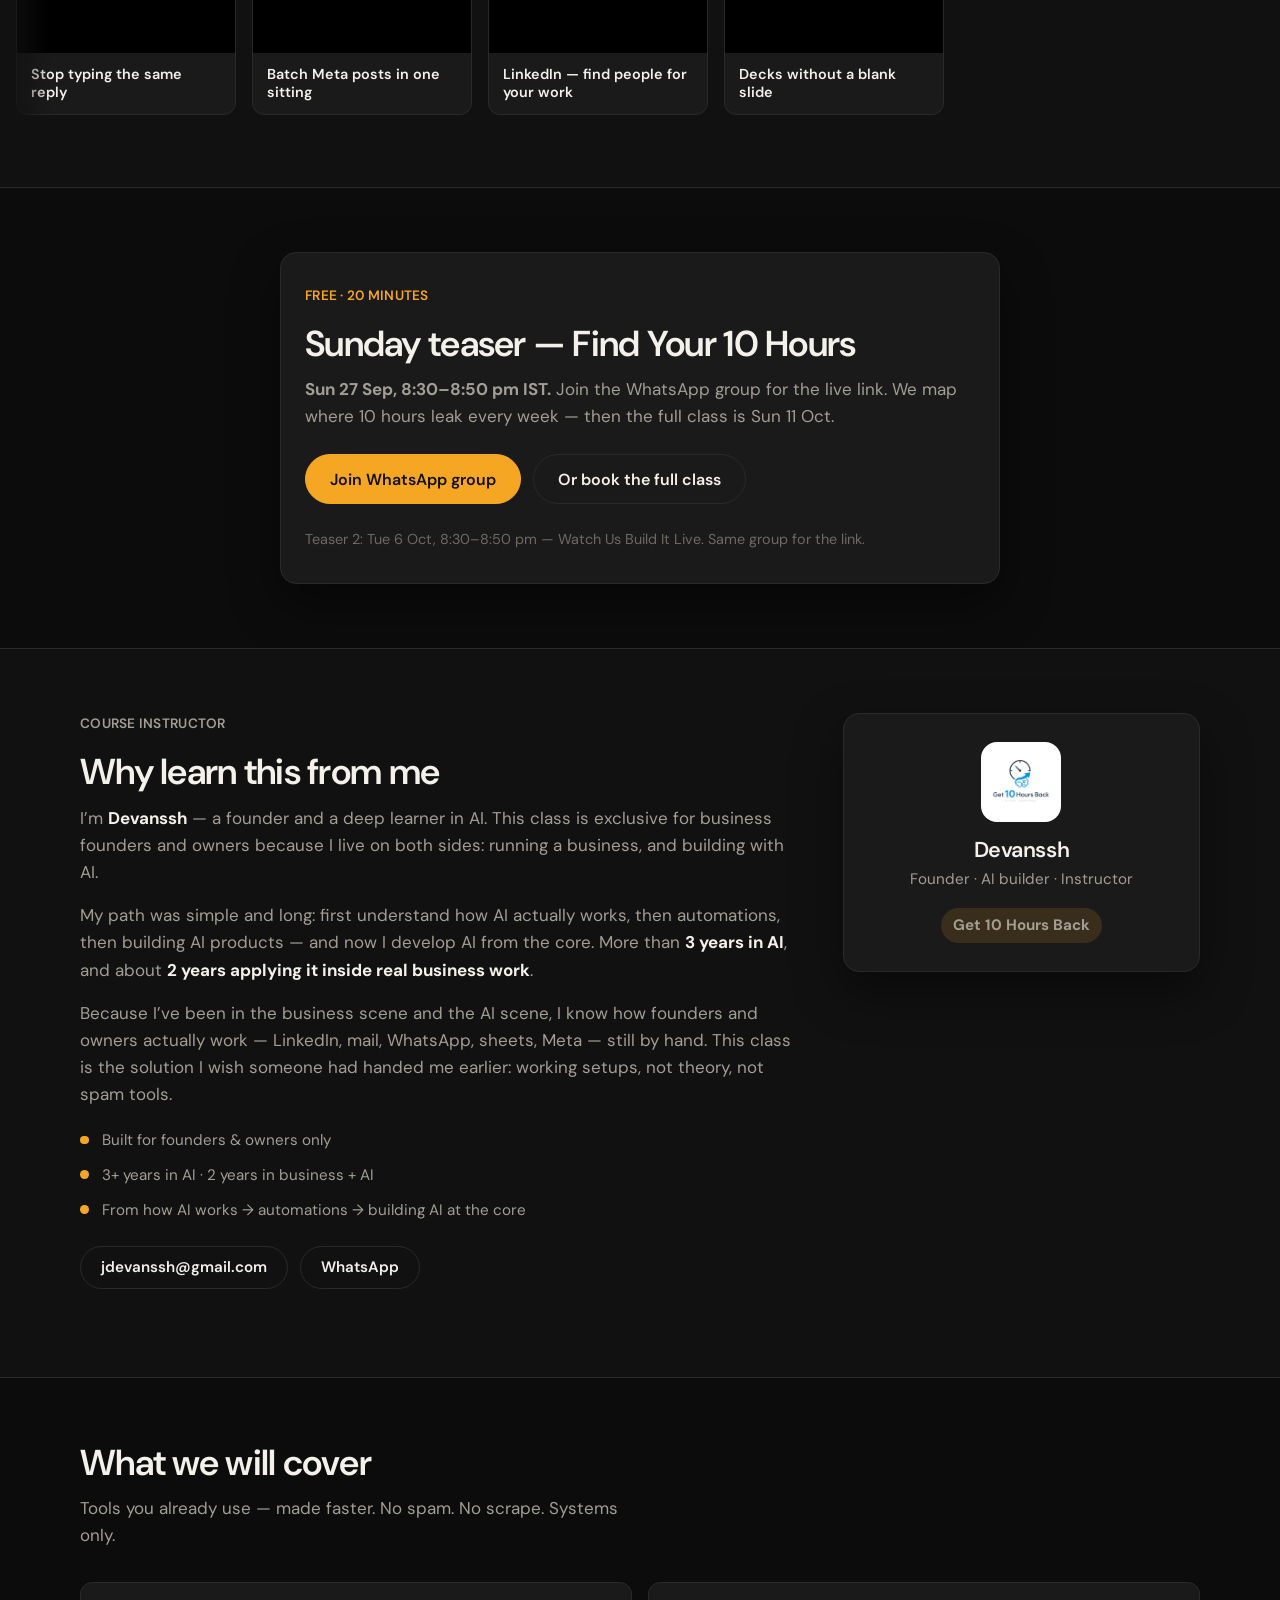
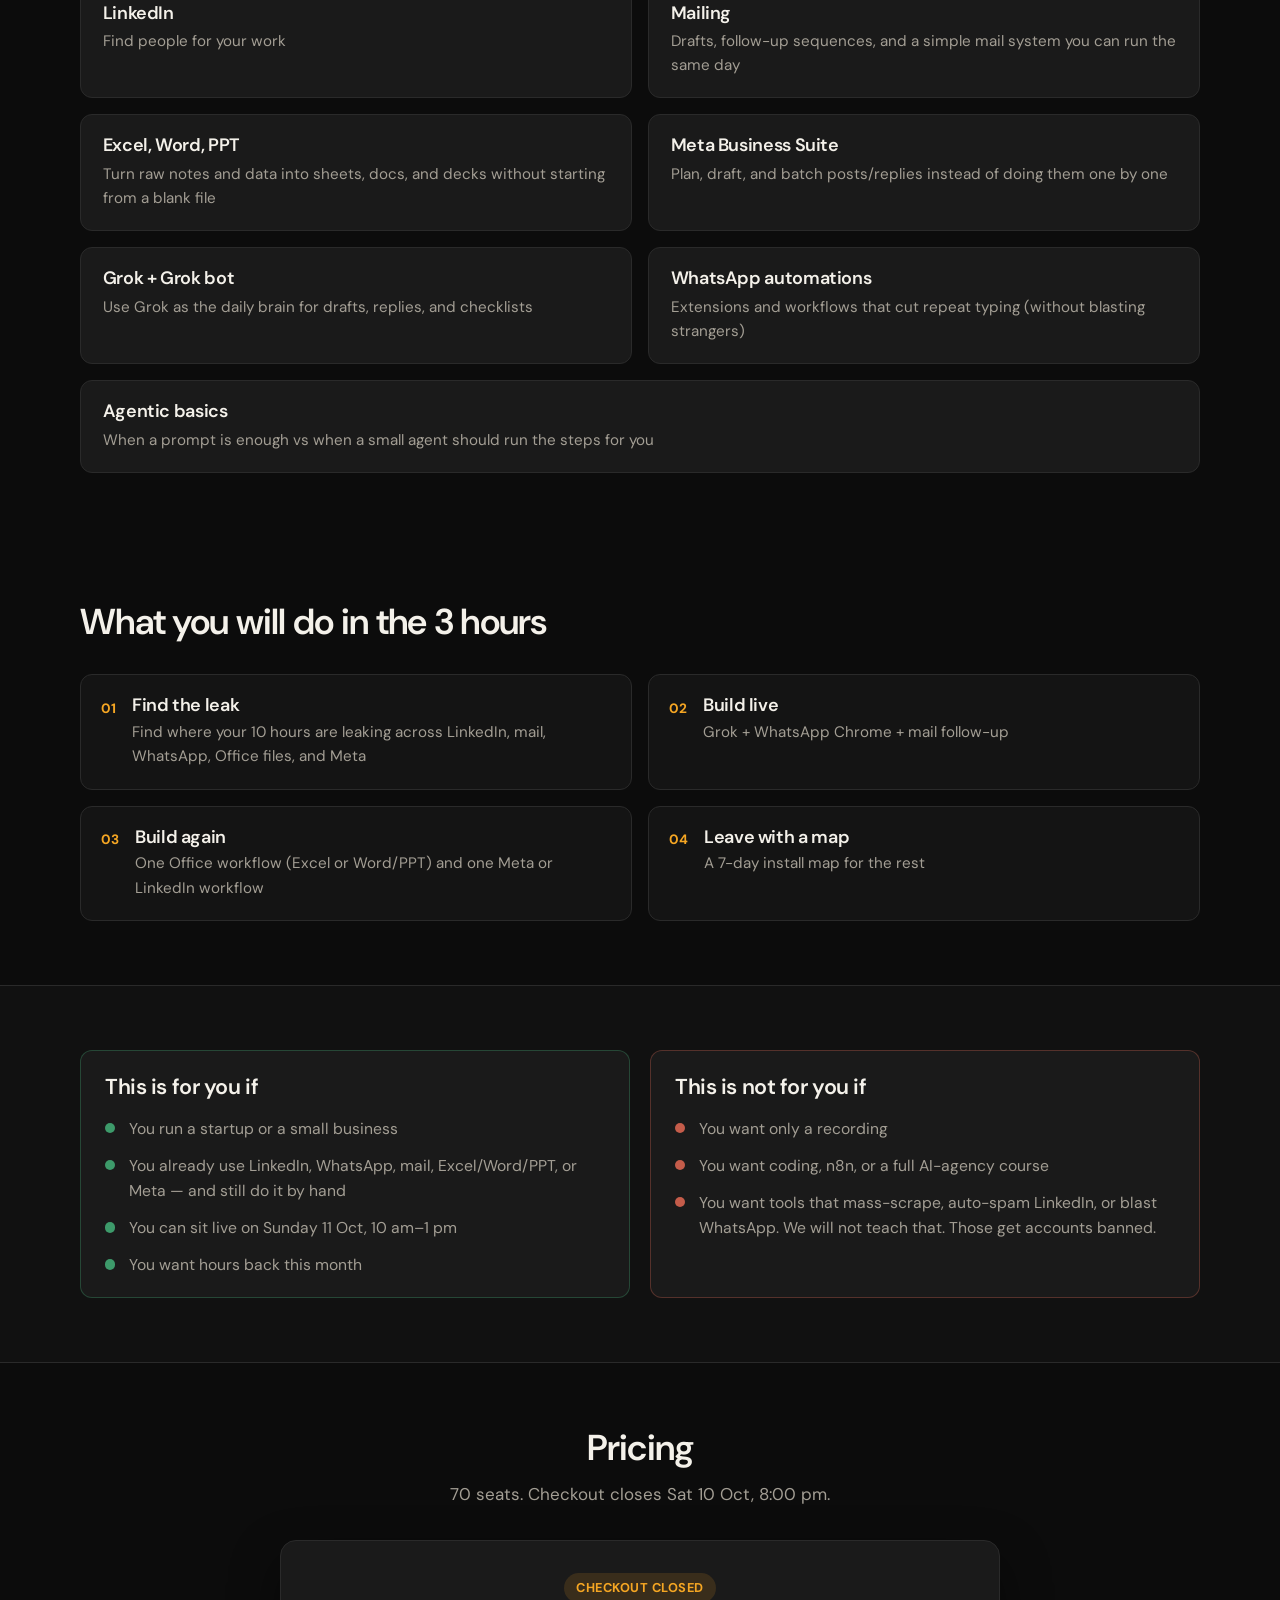
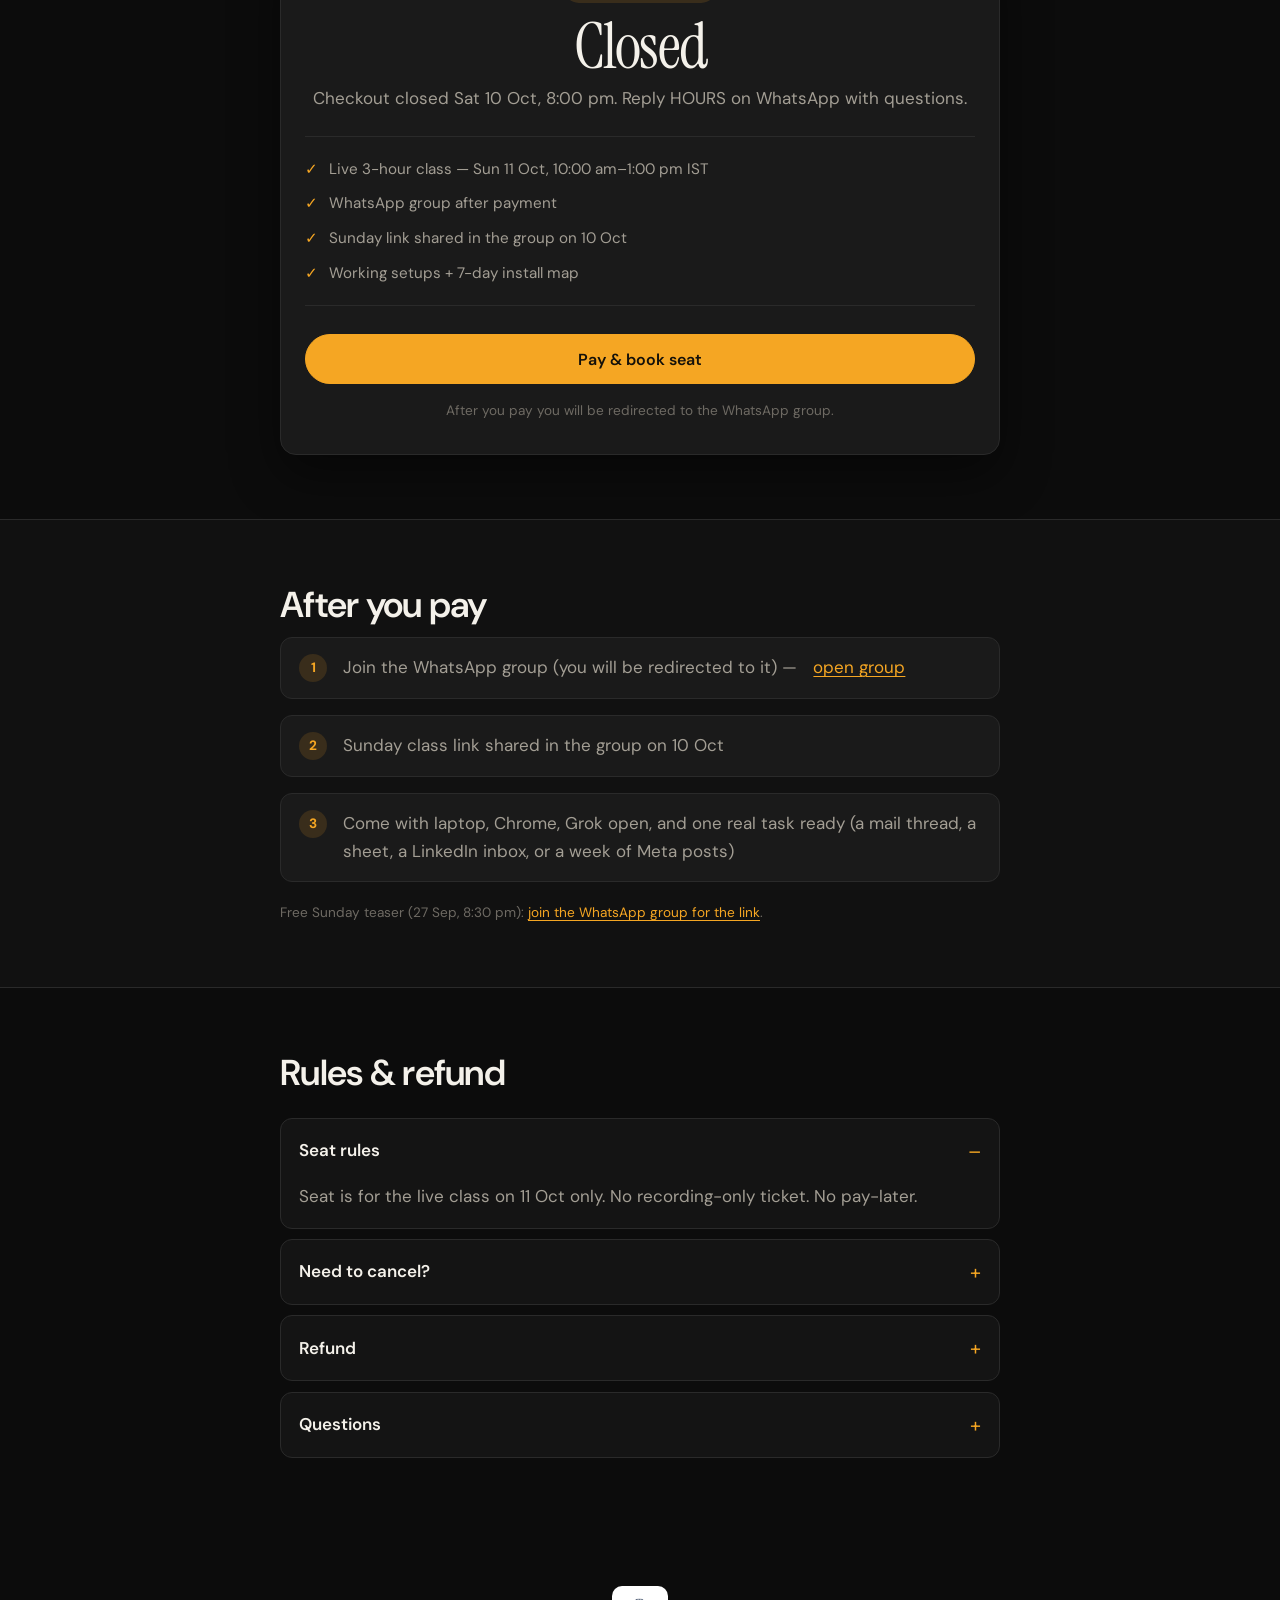
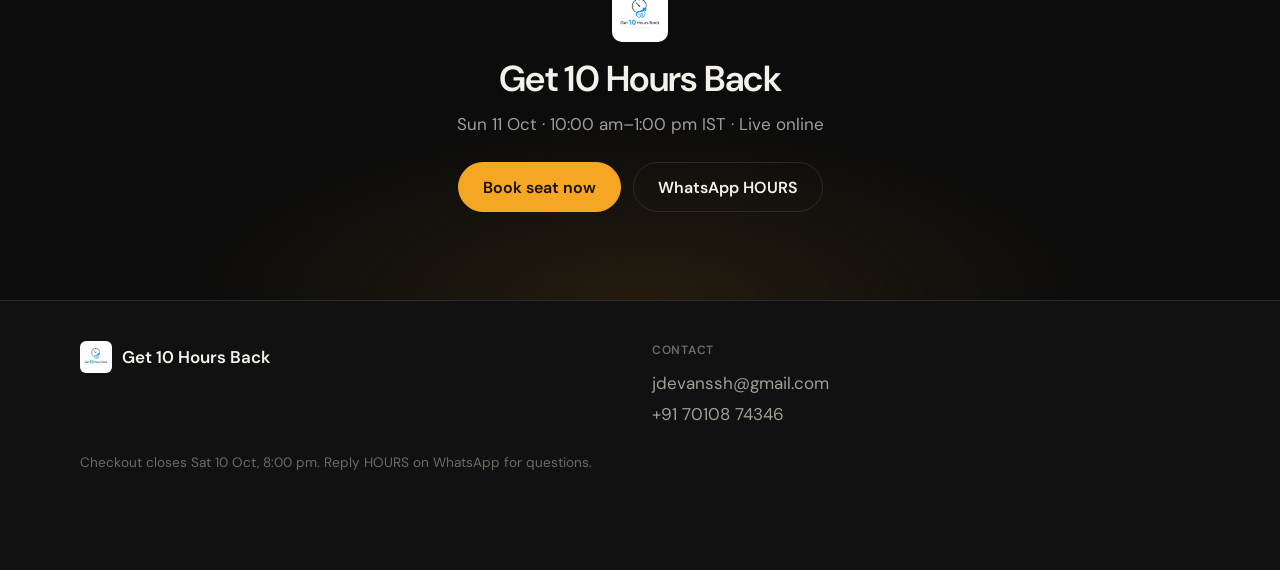
==== commit 85dcdb2e: "Fix preview playback, load each clip once, and use sales titles Convert HEVC/MOV clips to H.264 MP4 " ====
--- a/index.html
+++ b/index.html
@@ -25,7 +25,7 @@
       </a>
       <nav class="nav" aria-label="Primary">
         <a href="#cover">Cover</a>
-        <a href="#videos">Marketing</a>
+        <a href="#videos">See it</a>
         <a href="#instructor">Instructor</a>
         <a href="#who">Who it's for</a>
         <a href="#pricing">Pricing</a>
@@ -38,7 +38,7 @@
     </div>
     <div id="mobile-nav" class="mobile-nav" hidden>
       <a href="#cover">Cover</a>
-      <a href="#videos">Marketing</a>
+      <a href="#videos">See it</a>
       <a href="#instructor">Instructor</a>
       <a href="#who">Who it's for</a>
       <a href="#pricing">Pricing</a>
@@ -125,35 +125,35 @@
     <section id="videos" class="section section-alt">
       <div class="container">
         <div class="section-head">
-          <h2>Marketing videos</h2>
-          <p>Original clips — slide and glide. Tap any video for sound.</p>
-        </div>
-      </div>
-      <div class="marquee" aria-label="Marketing video glide">
+          <h2>See what you get on Sunday</h2>
+          <p>Real workflows from the class. Tap a clip for sound — then book your seat.</p>
+        </div>
+      </div>
+      <div class="marquee" aria-label="Class preview videos">
         <div class="marquee-track" id="marquee-track">
           <figure class="video-card">
-            <video muted loop playsinline preload="metadata" data-marketing>
+            <video muted loop playsinline preload="metadata" data-preview>
               <source src="videos/preview-01.mp4" type="video/mp4" />
             </video>
-            <figcaption>Marketing · 01</figcaption>
+            <figcaption>Stop typing the same reply</figcaption>
           </figure>
           <figure class="video-card">
-            <video muted loop playsinline preload="metadata" data-marketing>
+            <video muted loop playsinline preload="metadata" data-preview>
               <source src="videos/preview-02.mp4" type="video/mp4" />
             </video>
-            <figcaption>Marketing · 02</figcaption>
+            <figcaption>Batch Meta posts in one sitting</figcaption>
           </figure>
           <figure class="video-card">
-            <video muted loop playsinline preload="metadata" data-marketing>
-              <source src="videos/preview-03.mov" type="video/quicktime" />
+            <video muted loop playsinline preload="metadata" data-preview>
+              <source src="videos/preview-03.mp4" type="video/mp4" />
             </video>
-            <figcaption>Marketing · 03</figcaption>
+            <figcaption>LinkedIn — find people for your work</figcaption>
           </figure>
           <figure class="video-card">
-            <video muted loop playsinline preload="metadata" data-marketing>
+            <video muted loop playsinline preload="metadata" data-preview>
               <source src="videos/preview-04.mp4" type="video/mp4" />
             </video>
-            <figcaption>Marketing · 04</figcaption>
+            <figcaption>Decks without a blank slide</figcaption>
           </figure>
         </div>
       </div>
--- a/styles.css
+++ b/styles.css
@@ -545,7 +545,8 @@
   width: max-content;
   gap: 1rem;
   padding: 0.25rem 1rem 0.5rem;
-  animation: glide 48s linear infinite;
+  /* Glide left then back — one copy of each video only */
+  animation: glide 36s ease-in-out infinite alternate;
   will-change: transform;
 }
 
@@ -559,7 +560,7 @@
     transform: translateX(0);
   }
   to {
-    transform: translateX(-50%);
+    transform: translateX(calc(-100% + 100vw - 2rem));
   }
 }
 
@@ -584,12 +585,11 @@
 }
 
 .video-card figcaption {
-  padding: 0.65rem 0.85rem;
-  font-size: 0.8rem;
+  padding: 0.75rem 0.85rem;
+  font-size: 0.9rem;
   font-weight: 600;
-  letter-spacing: 0.02em;
-  text-transform: uppercase;
-  color: var(--text-dim);
+  line-height: 1.3;
+  color: var(--text);
 }
 
 .video-card.is-active {
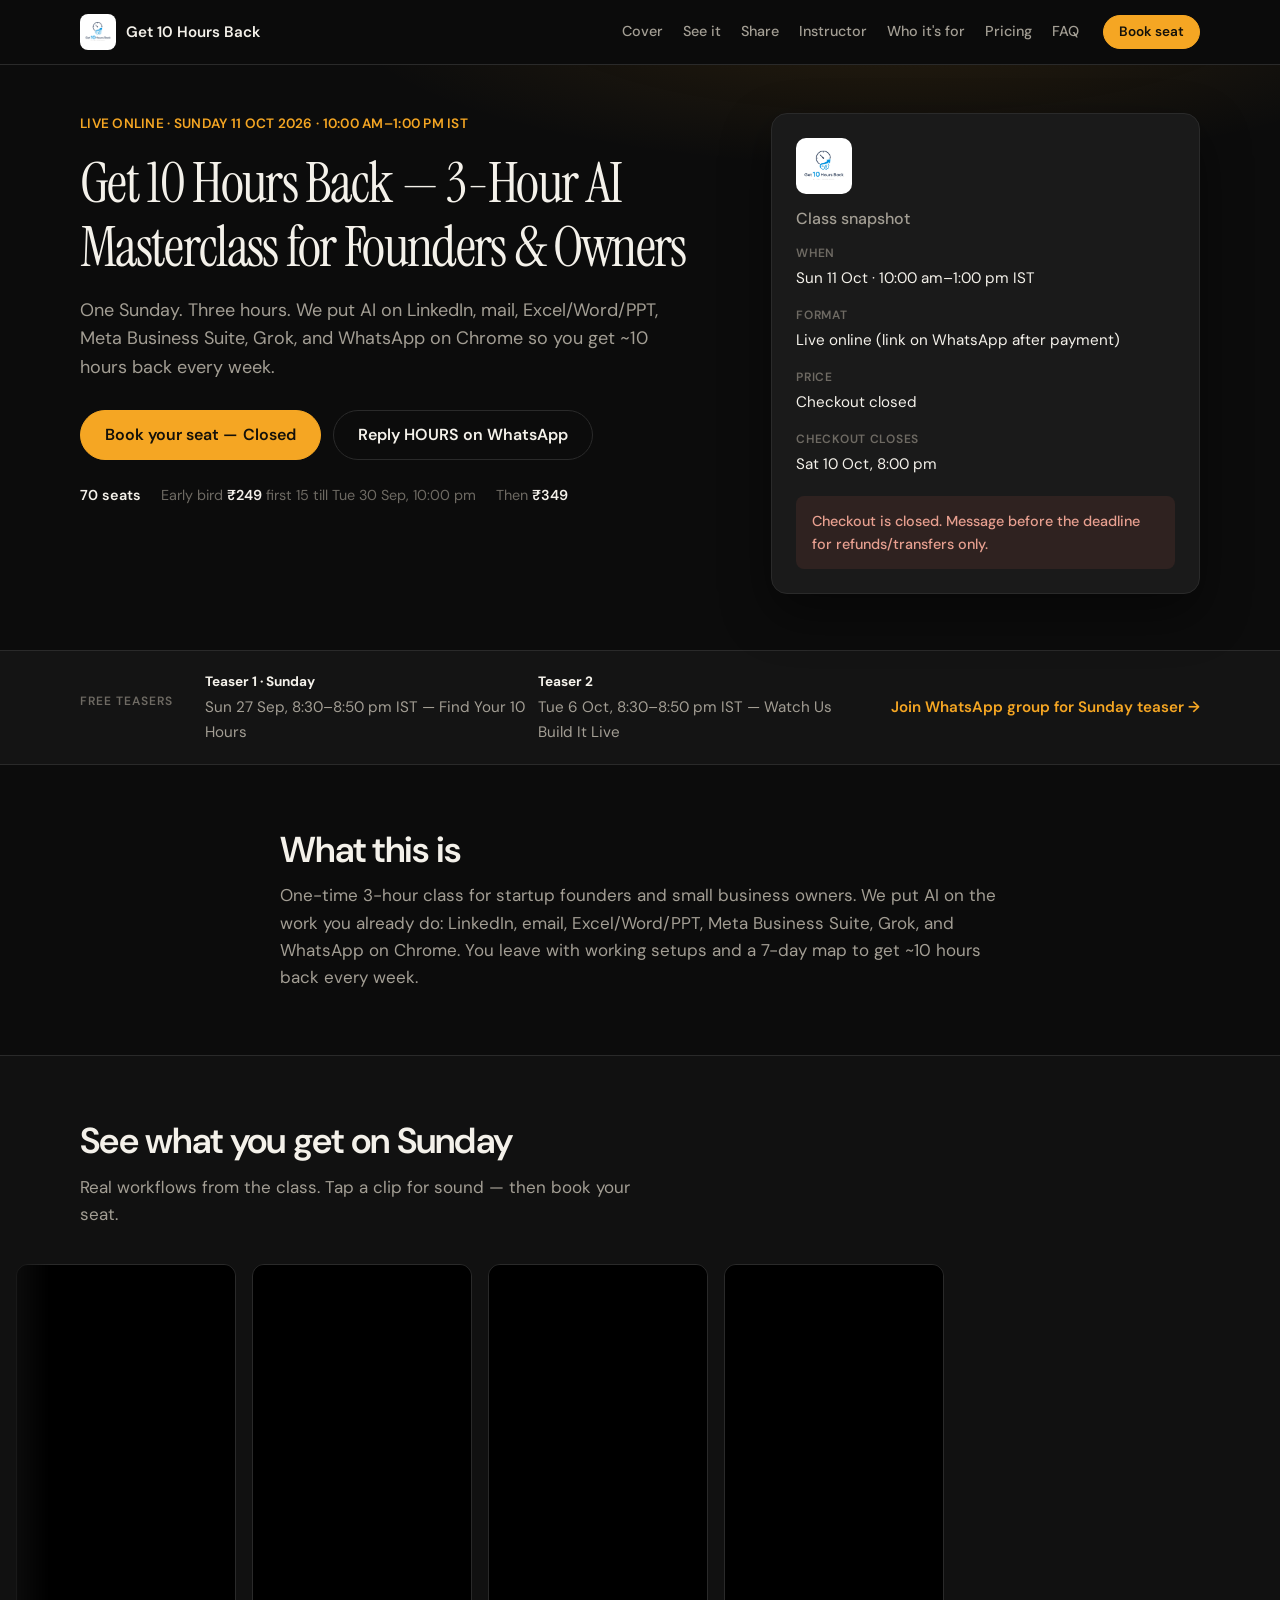
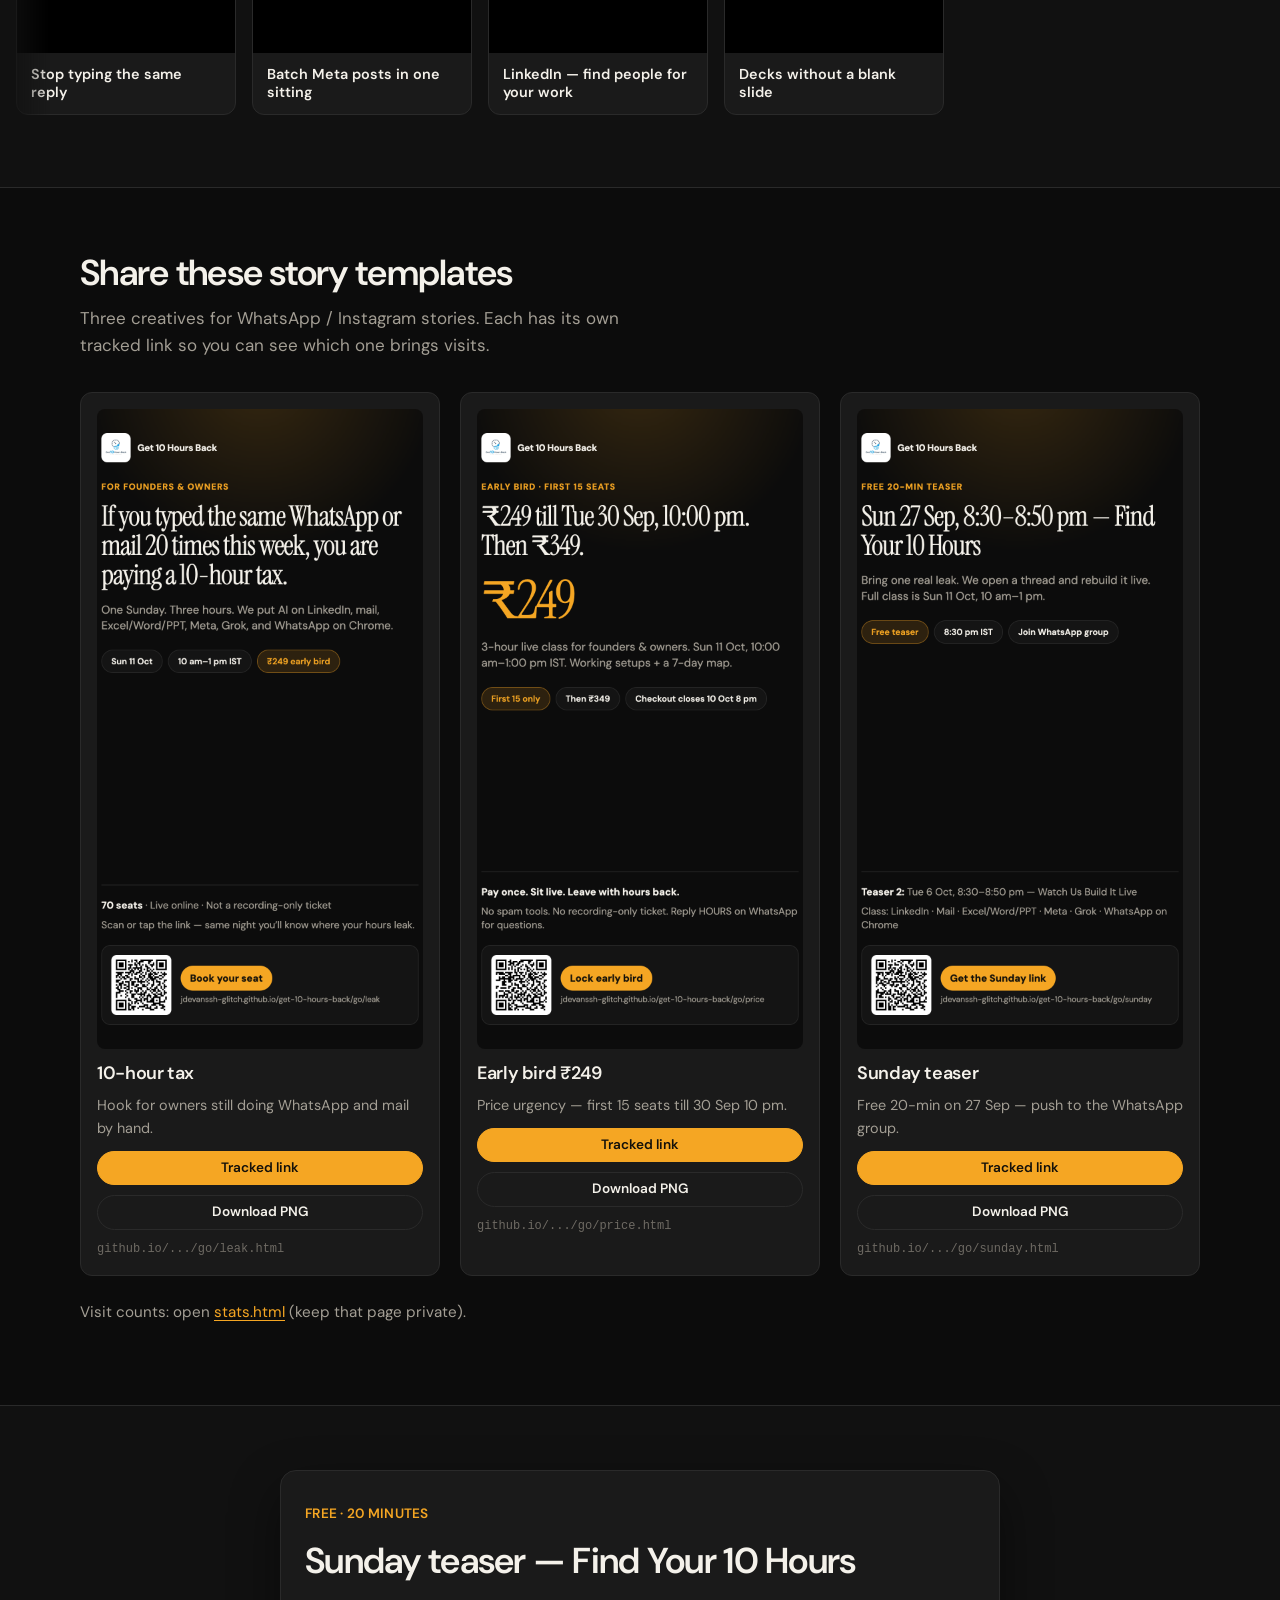
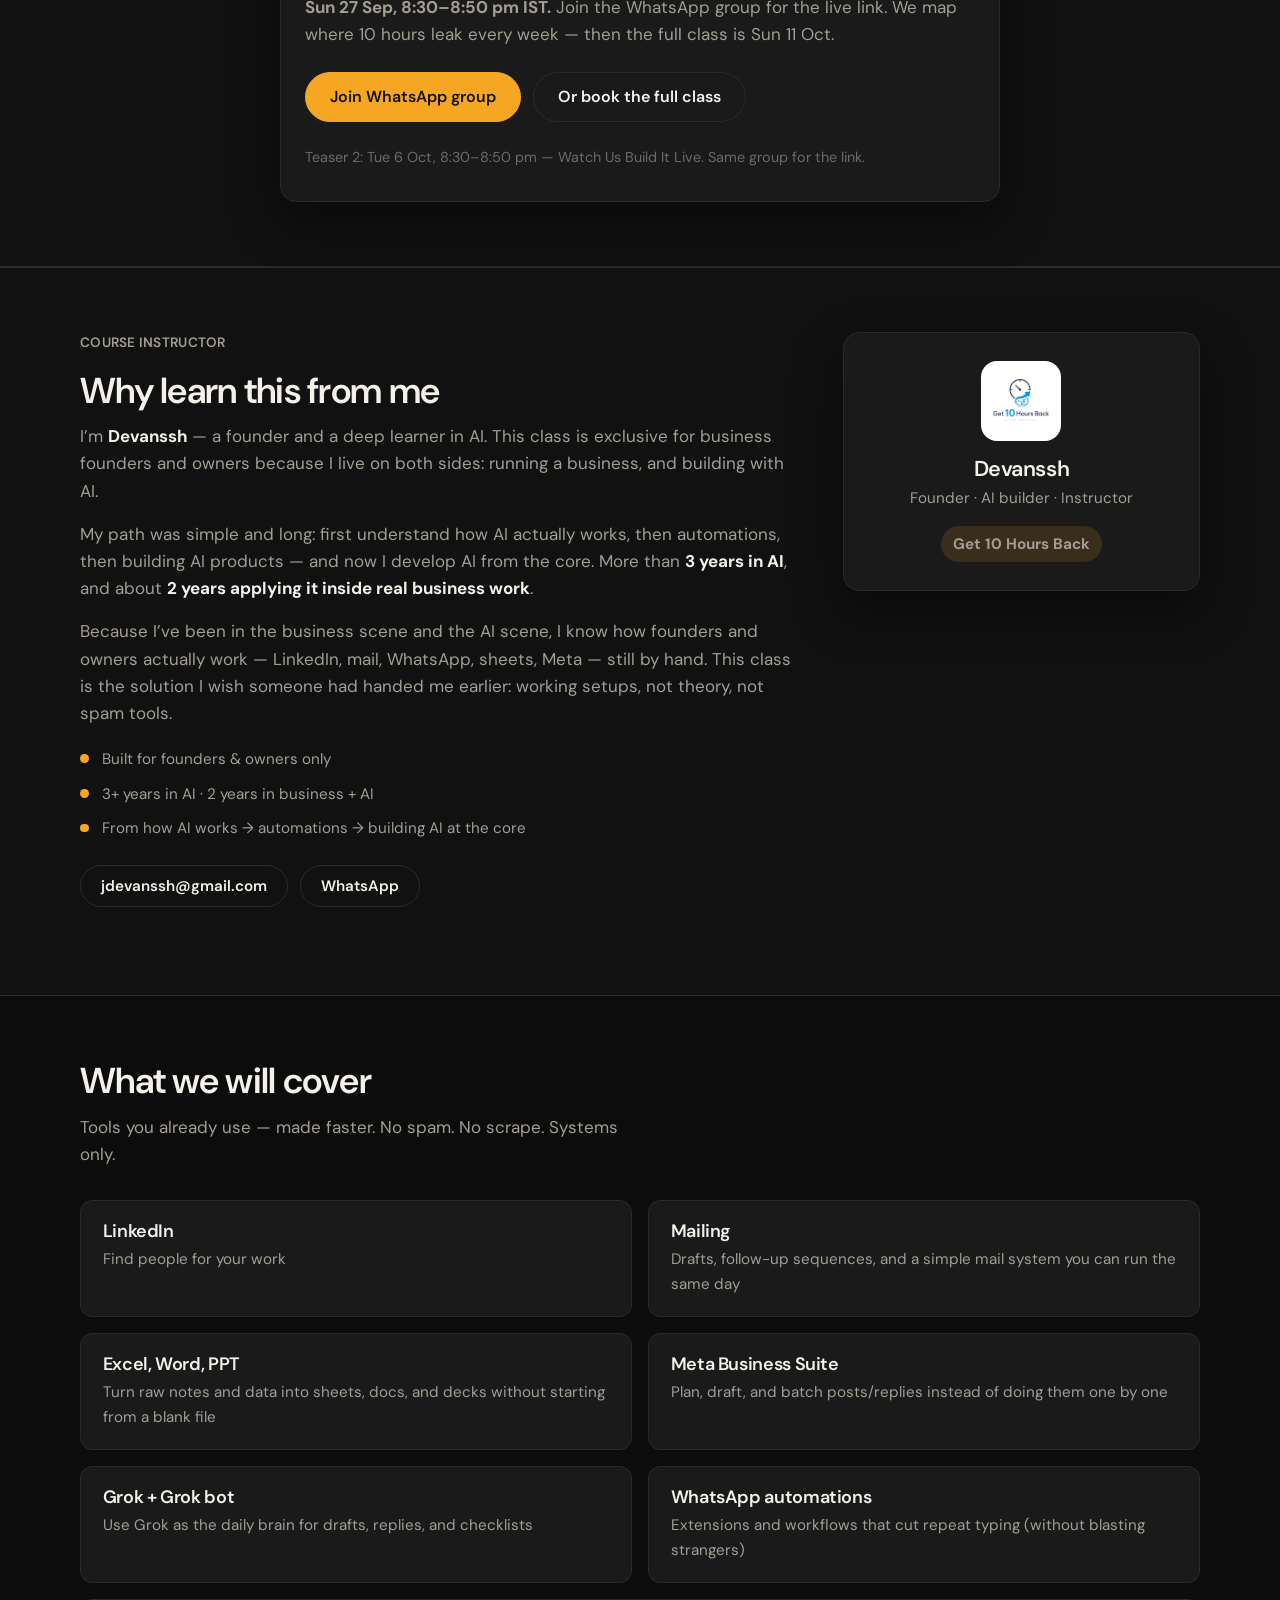
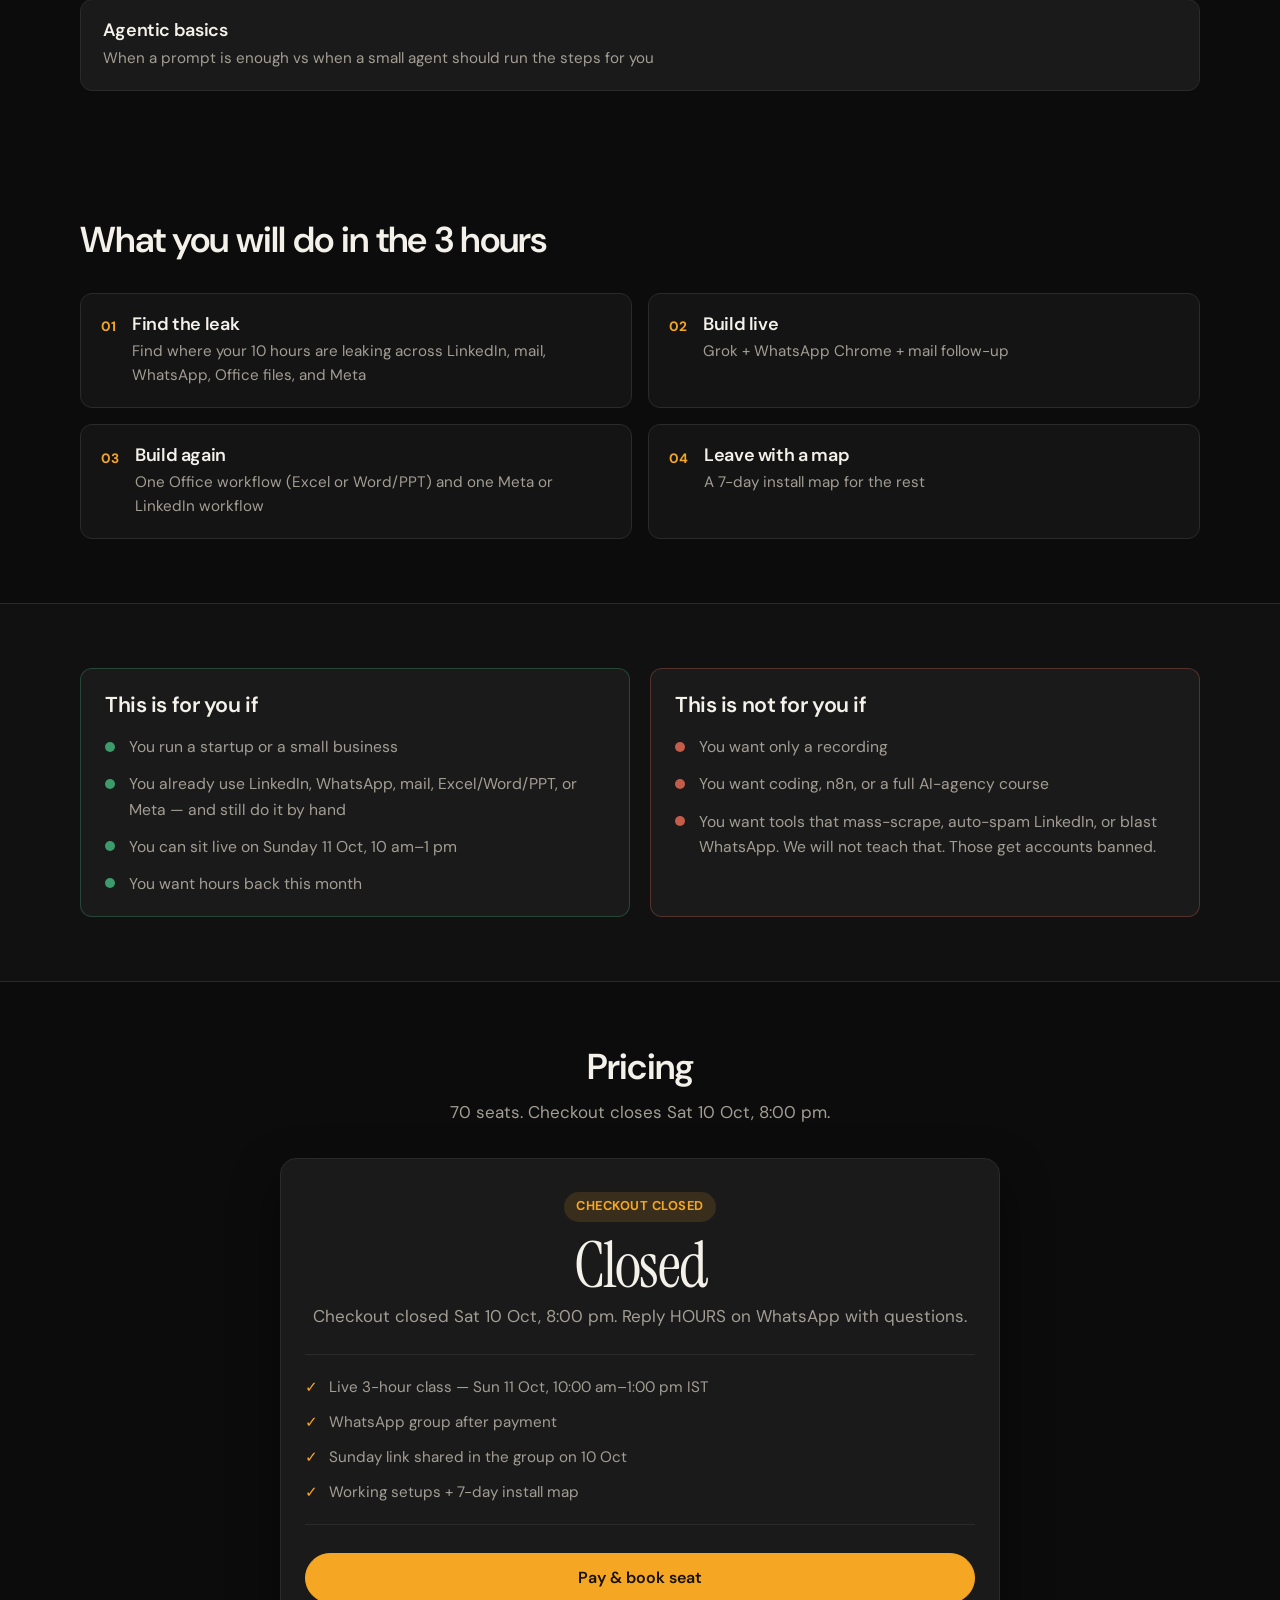
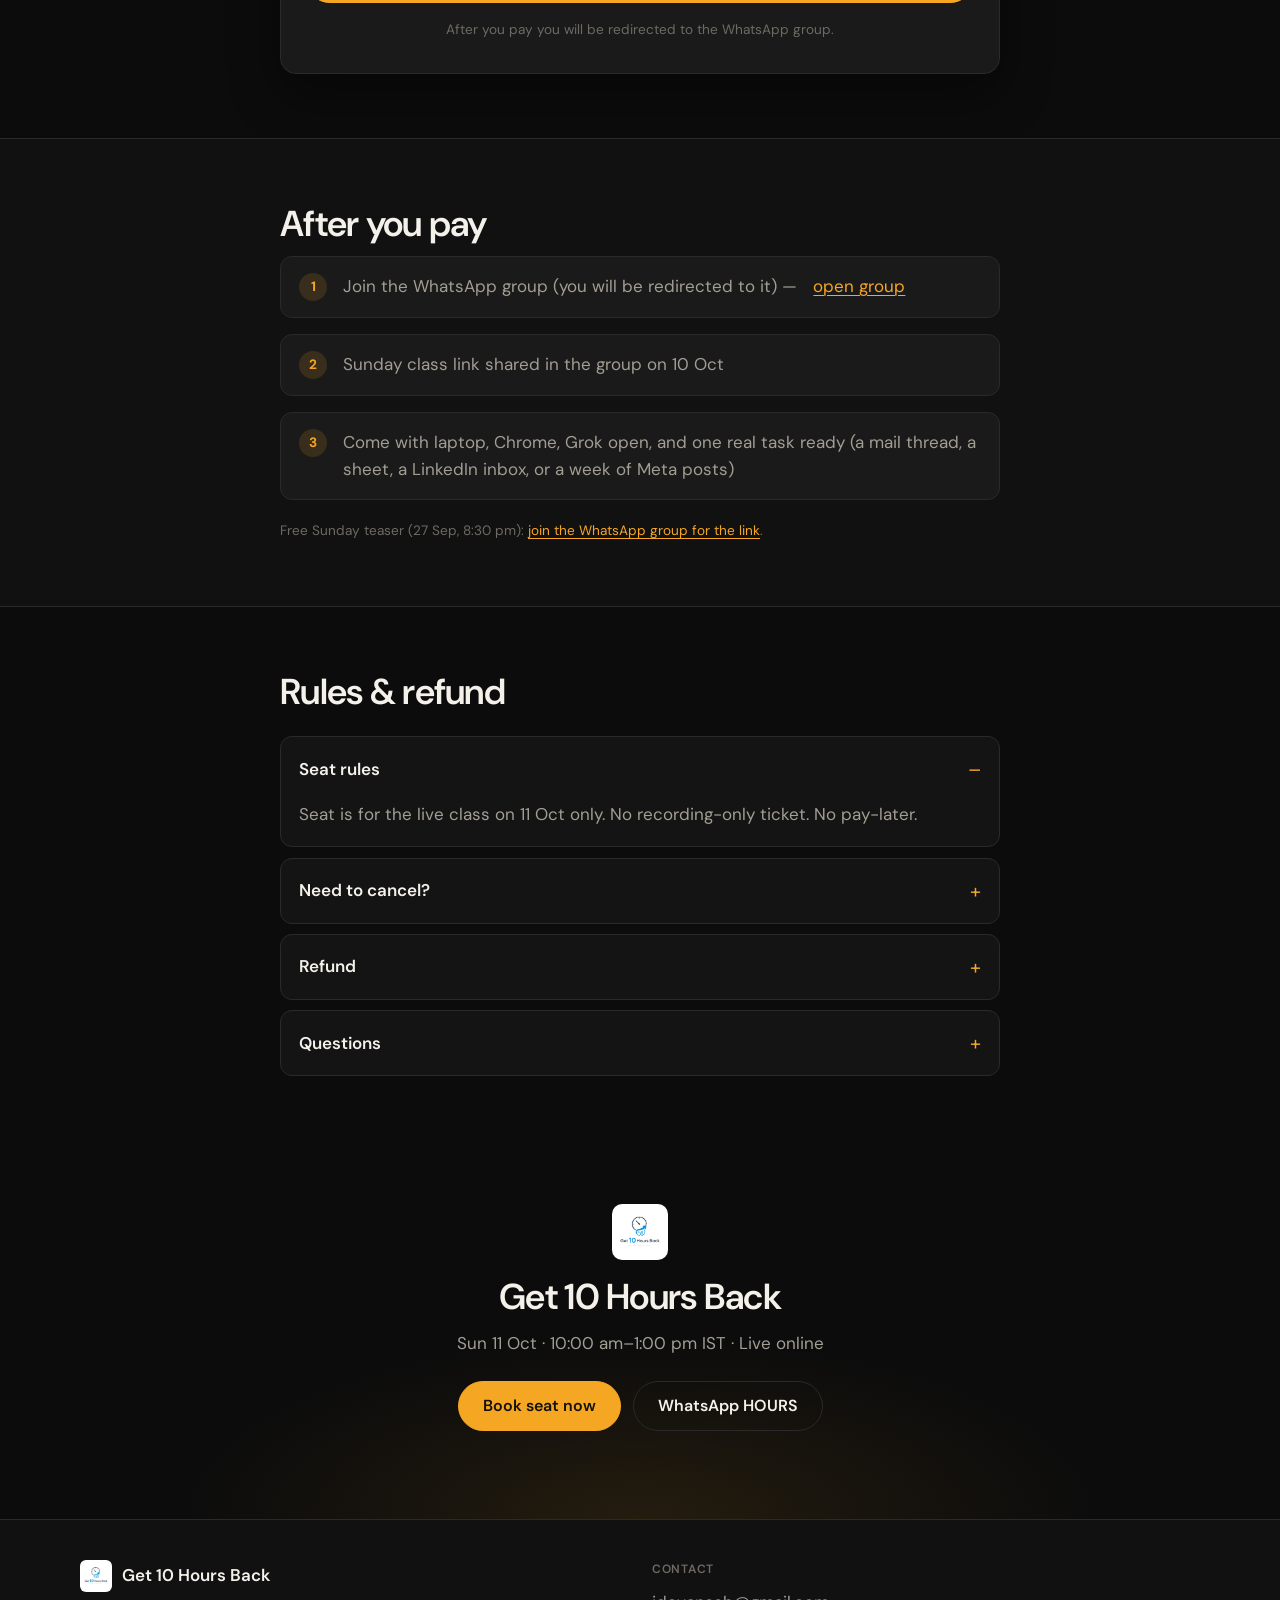
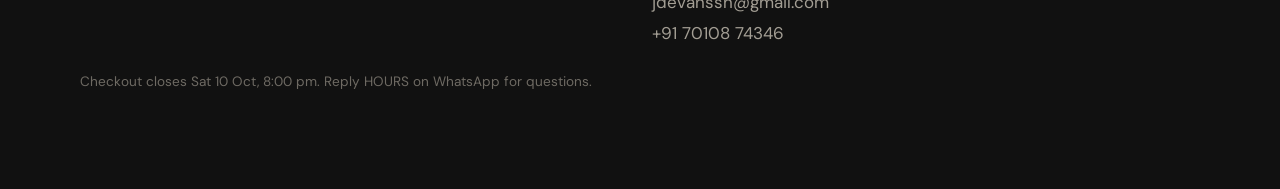
==== commit df9a7d8a: "Add 3 story templates with tracked short links and visit stats Ship leak/price/sunday story PNGs, /g" ====
--- a/index.html
+++ b/index.html
@@ -13,9 +13,11 @@
   <link rel="preconnect" href="https://fonts.gstatic.com" crossorigin />
   <link href="https://fonts.googleapis.com/css2?family=DM+Sans:ital,opsz,wght@0,9..40,400;0,9..40,500;0,9..40,600;0,9..40,700;1,9..40,400&family=Instrument+Serif:ital@0;1&display=swap" rel="stylesheet" />
   <link rel="stylesheet" href="styles.css" />
+  <script src="track.js" defer></script>
 </head>
 <body>
   <a class="skip-link" href="#main">Skip to content</a>
+  <p id="track-src-label" class="track-badge" hidden></p>
 
   <header class="site-header">
     <div class="container header-inner">
@@ -26,6 +28,7 @@
       <nav class="nav" aria-label="Primary">
         <a href="#cover">Cover</a>
         <a href="#videos">See it</a>
+        <a href="#share">Share</a>
         <a href="#instructor">Instructor</a>
         <a href="#who">Who it's for</a>
         <a href="#pricing">Pricing</a>
@@ -39,6 +42,7 @@
     <div id="mobile-nav" class="mobile-nav" hidden>
       <a href="#cover">Cover</a>
       <a href="#videos">See it</a>
+      <a href="#share">Share</a>
       <a href="#instructor">Instructor</a>
       <a href="#who">Who it's for</a>
       <a href="#pricing">Pricing</a>
@@ -159,7 +163,43 @@
       </div>
     </section>
 
-    <section id="sunday-teaser" class="section">
+    <section id="share" class="section">
+      <div class="container">
+        <div class="section-head">
+          <h2>Share these story templates</h2>
+          <p>Three creatives for WhatsApp / Instagram stories. Each has its own tracked link so you can see which one brings visits.</p>
+        </div>
+        <div class="share-grid">
+          <article class="share-card">
+            <img src="stories/story-leak.png" alt="Story template: 10-hour tax" width="360" height="640" loading="lazy" />
+            <h3>10-hour tax</h3>
+            <p>Hook for owners still doing WhatsApp and mail by hand.</p>
+            <a class="btn btn-primary btn-sm" href="go/leak.html">Tracked link</a>
+            <a class="btn btn-ghost btn-sm" href="stories/story-leak.png" download="get-10-hours-story-leak.png">Download PNG</a>
+            <code class="share-url">github.io/.../go/leak.html</code>
+          </article>
+          <article class="share-card">
+            <img src="stories/story-price.png" alt="Story template: early bird ₹249" width="360" height="640" loading="lazy" />
+            <h3>Early bird ₹249</h3>
+            <p>Price urgency — first 15 seats till 30 Sep 10 pm.</p>
+            <a class="btn btn-primary btn-sm" href="go/price.html">Tracked link</a>
+            <a class="btn btn-ghost btn-sm" href="stories/story-price.png" download="get-10-hours-story-price.png">Download PNG</a>
+            <code class="share-url">github.io/.../go/price.html</code>
+          </article>
+          <article class="share-card">
+            <img src="stories/story-sunday.png" alt="Story template: Sunday teaser" width="360" height="640" loading="lazy" />
+            <h3>Sunday teaser</h3>
+            <p>Free 20-min on 27 Sep — push to the WhatsApp group.</p>
+            <a class="btn btn-primary btn-sm" href="go/sunday.html">Tracked link</a>
+            <a class="btn btn-ghost btn-sm" href="stories/story-sunday.png" download="get-10-hours-story-sunday.png">Download PNG</a>
+            <code class="share-url">github.io/.../go/sunday.html</code>
+          </article>
+        </div>
+        <p class="share-foot">Visit counts: open <a href="stats.html">stats.html</a> (keep that page private).</p>
+      </div>
+    </section>
+
+    <section id="sunday-teaser" class="section section-alt">
       <div class="container narrow">
         <div class="teaser-join">
           <p class="eyebrow">Free · 20 minutes</p>
--- a/styles.css
+++ b/styles.css
@@ -616,6 +616,79 @@
   }
 }
 
+/* Track badge */
+.track-badge {
+  position: fixed;
+  top: calc(var(--header-h) + 0.5rem);
+  right: 1rem;
+  z-index: 45;
+  margin: 0;
+  padding: 0.35rem 0.75rem;
+  background: var(--orange-soft);
+  color: var(--orange);
+  border-radius: 999px;
+  font-size: 0.75rem;
+  font-weight: 700;
+}
+
+/* Share / story templates */
+.share-grid {
+  display: grid;
+  gap: 1.25rem;
+  grid-template-columns: 1fr;
+}
+
+@media (min-width: 720px) {
+  .share-grid {
+    grid-template-columns: repeat(3, 1fr);
+  }
+}
+
+.share-card {
+  background: var(--bg-card);
+  border: 1px solid var(--border);
+  border-radius: var(--radius);
+  padding: 1rem;
+  display: flex;
+  flex-direction: column;
+  gap: 0.65rem;
+}
+
+.share-card img {
+  width: 100%;
+  aspect-ratio: 9 / 16;
+  object-fit: cover;
+  border-radius: var(--radius-sm);
+  background: #000;
+}
+
+.share-card h3 {
+  margin: 0.25rem 0 0;
+}
+
+.share-card p {
+  margin: 0;
+  color: var(--text-muted);
+  font-size: 0.9rem;
+}
+
+.share-card .btn {
+  width: 100%;
+}
+
+.share-url {
+  display: block;
+  font-size: 0.75rem;
+  color: var(--text-dim);
+  word-break: break-all;
+}
+
+.share-foot {
+  margin-top: 1.5rem;
+  color: var(--text-muted);
+  font-size: 0.95rem;
+}
+
 /* Sunday teaser join */
 .teaser-join {
   background: var(--bg-card);
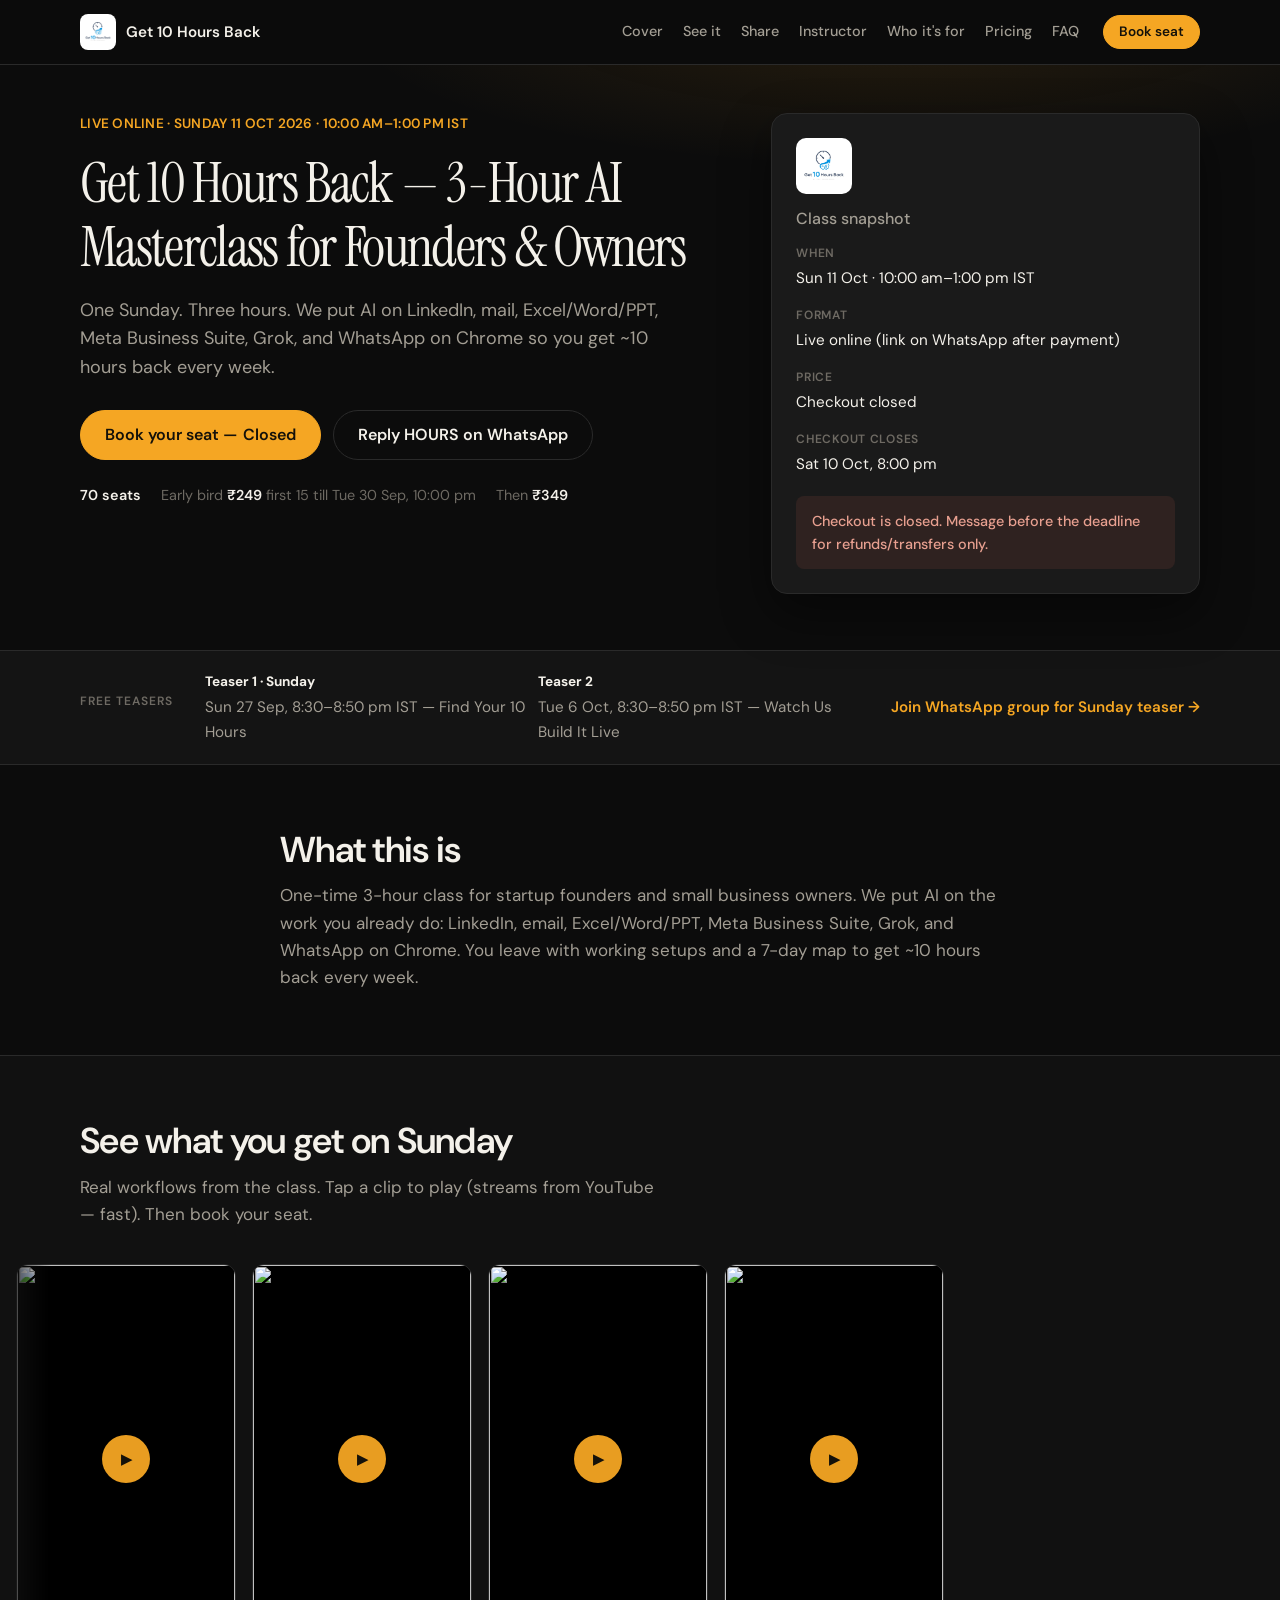
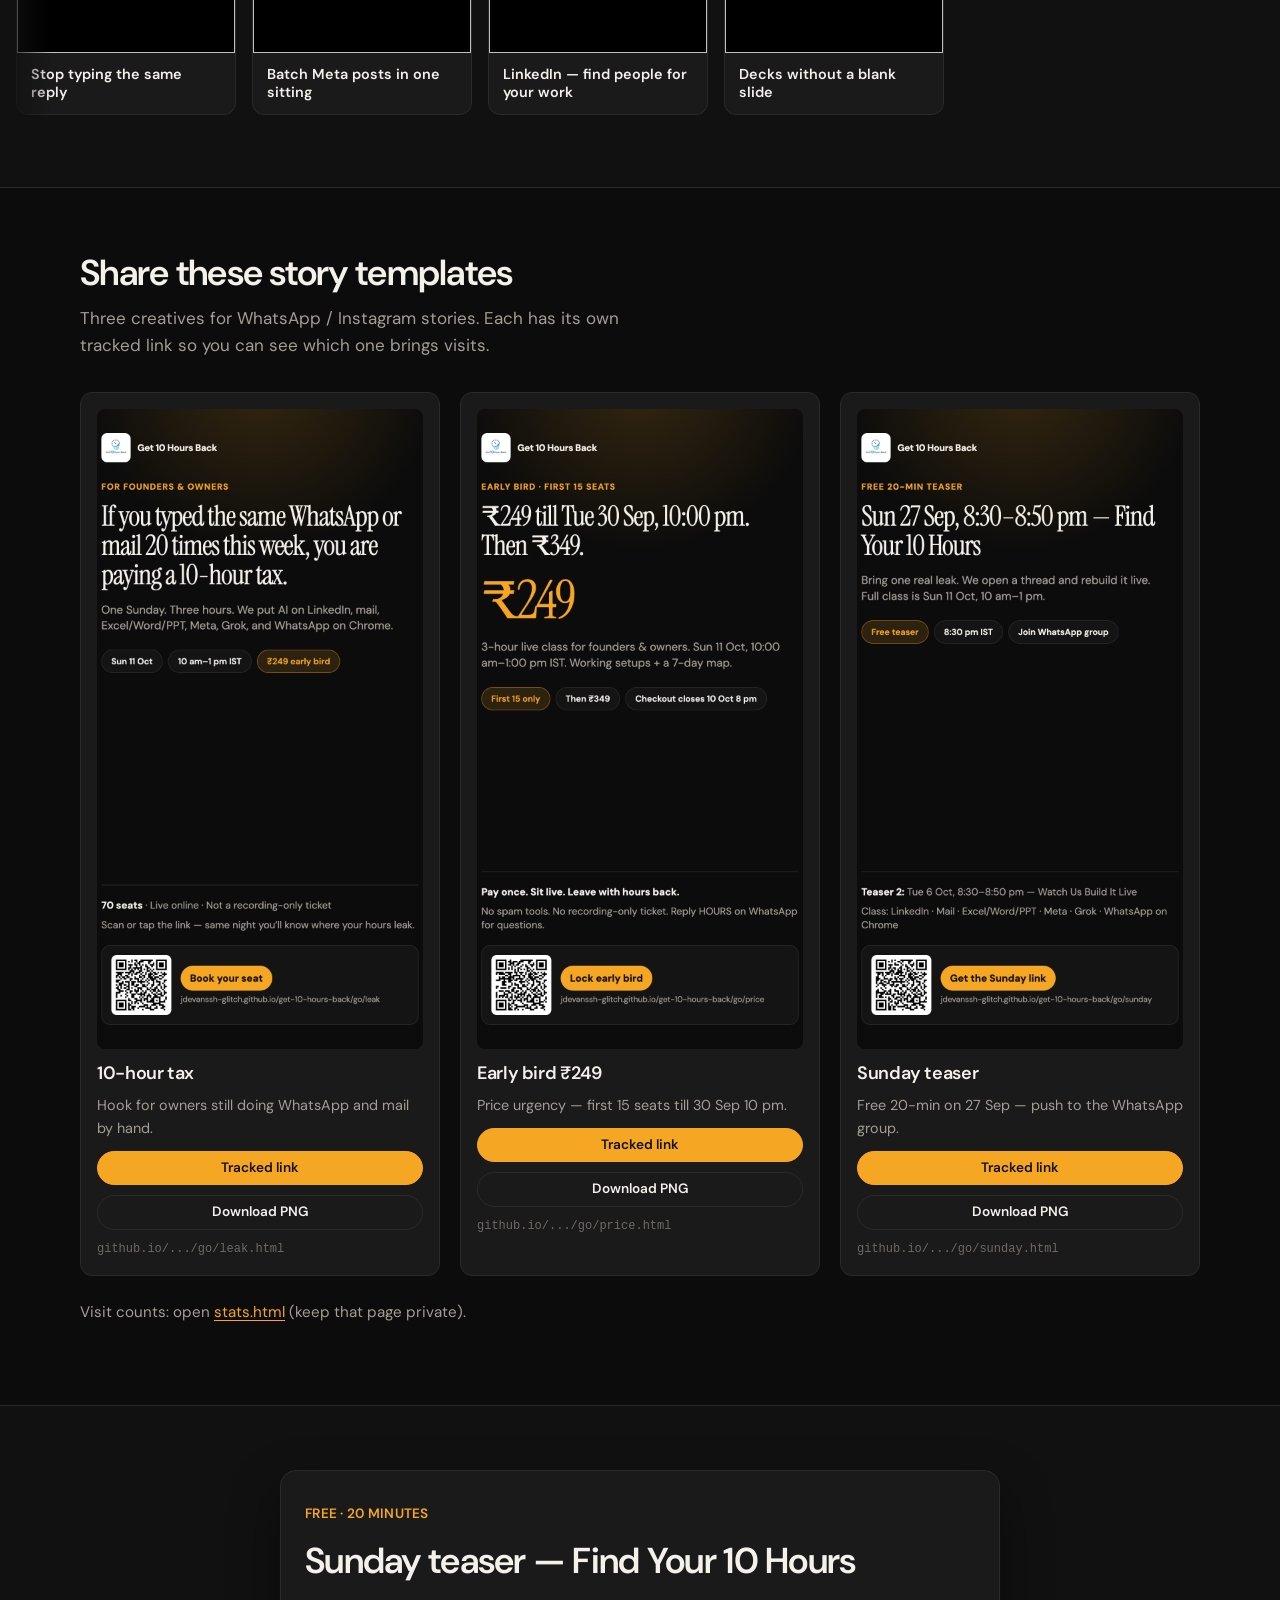
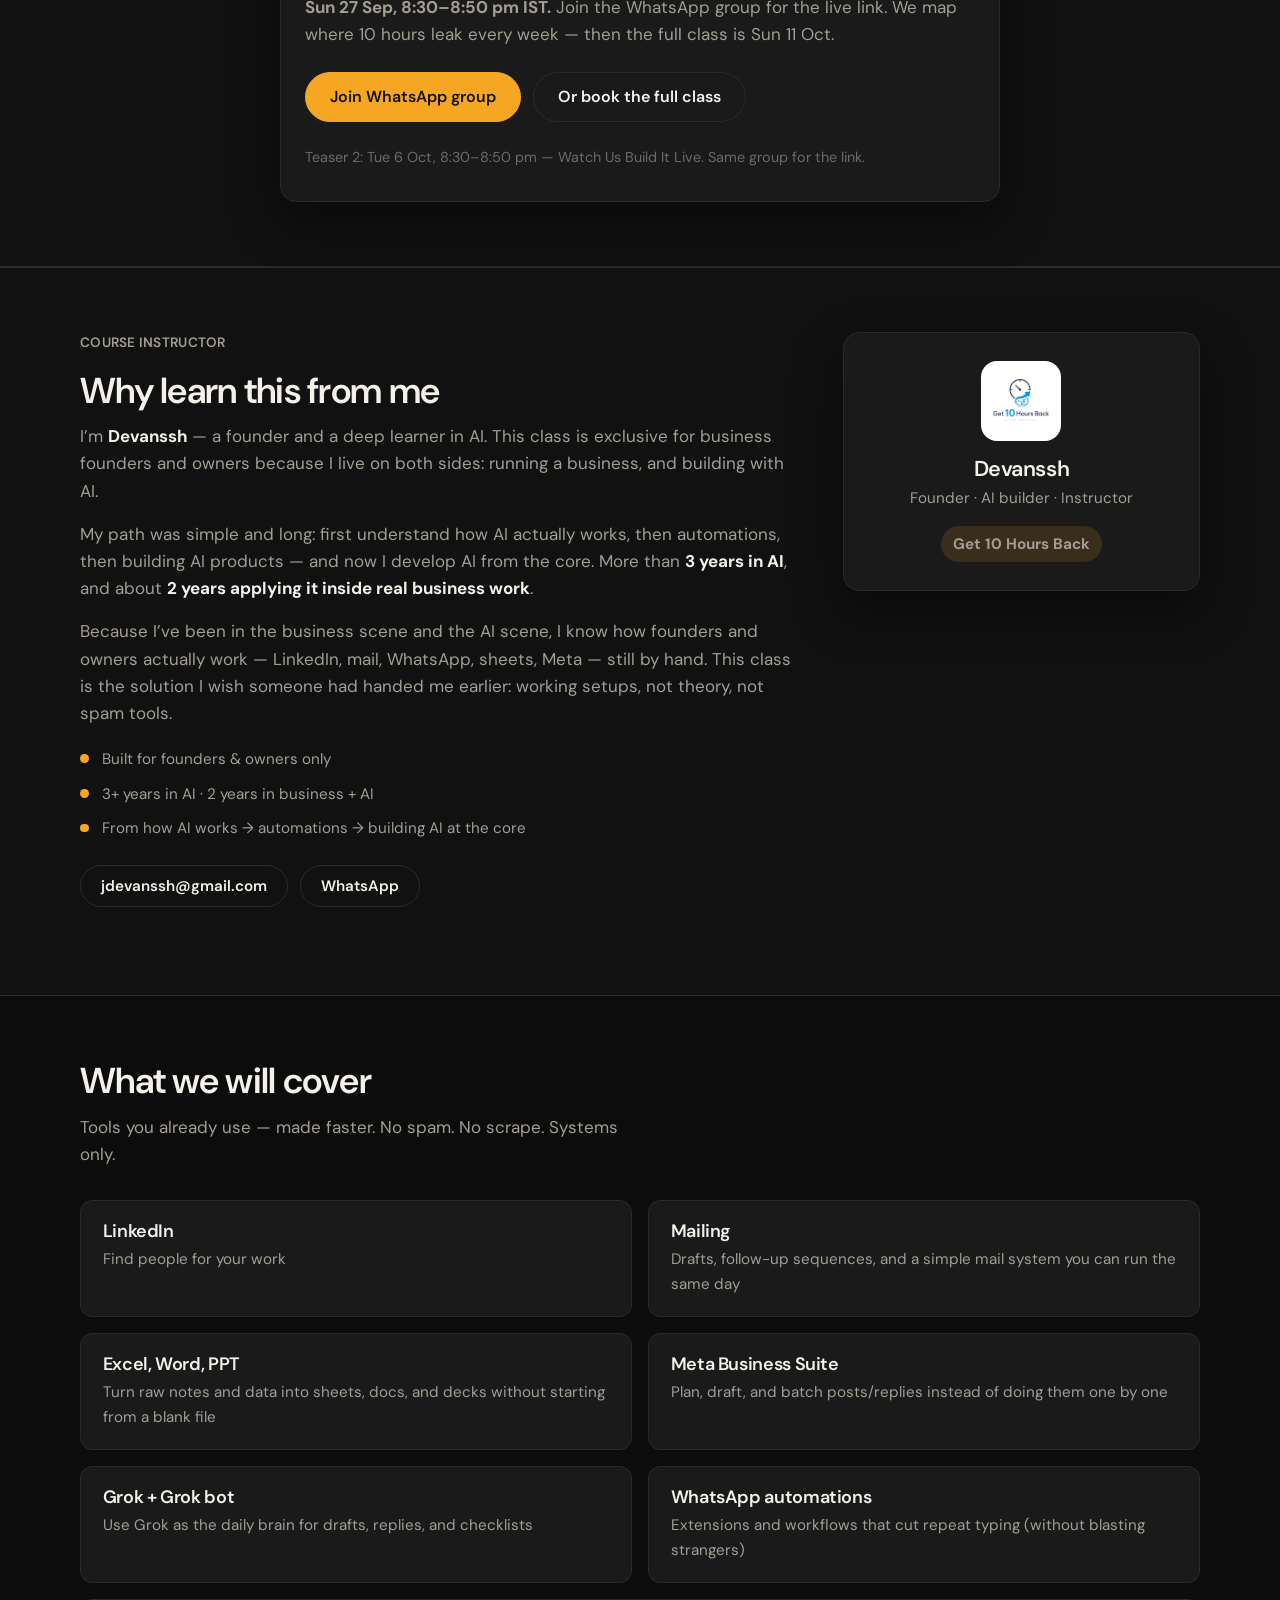
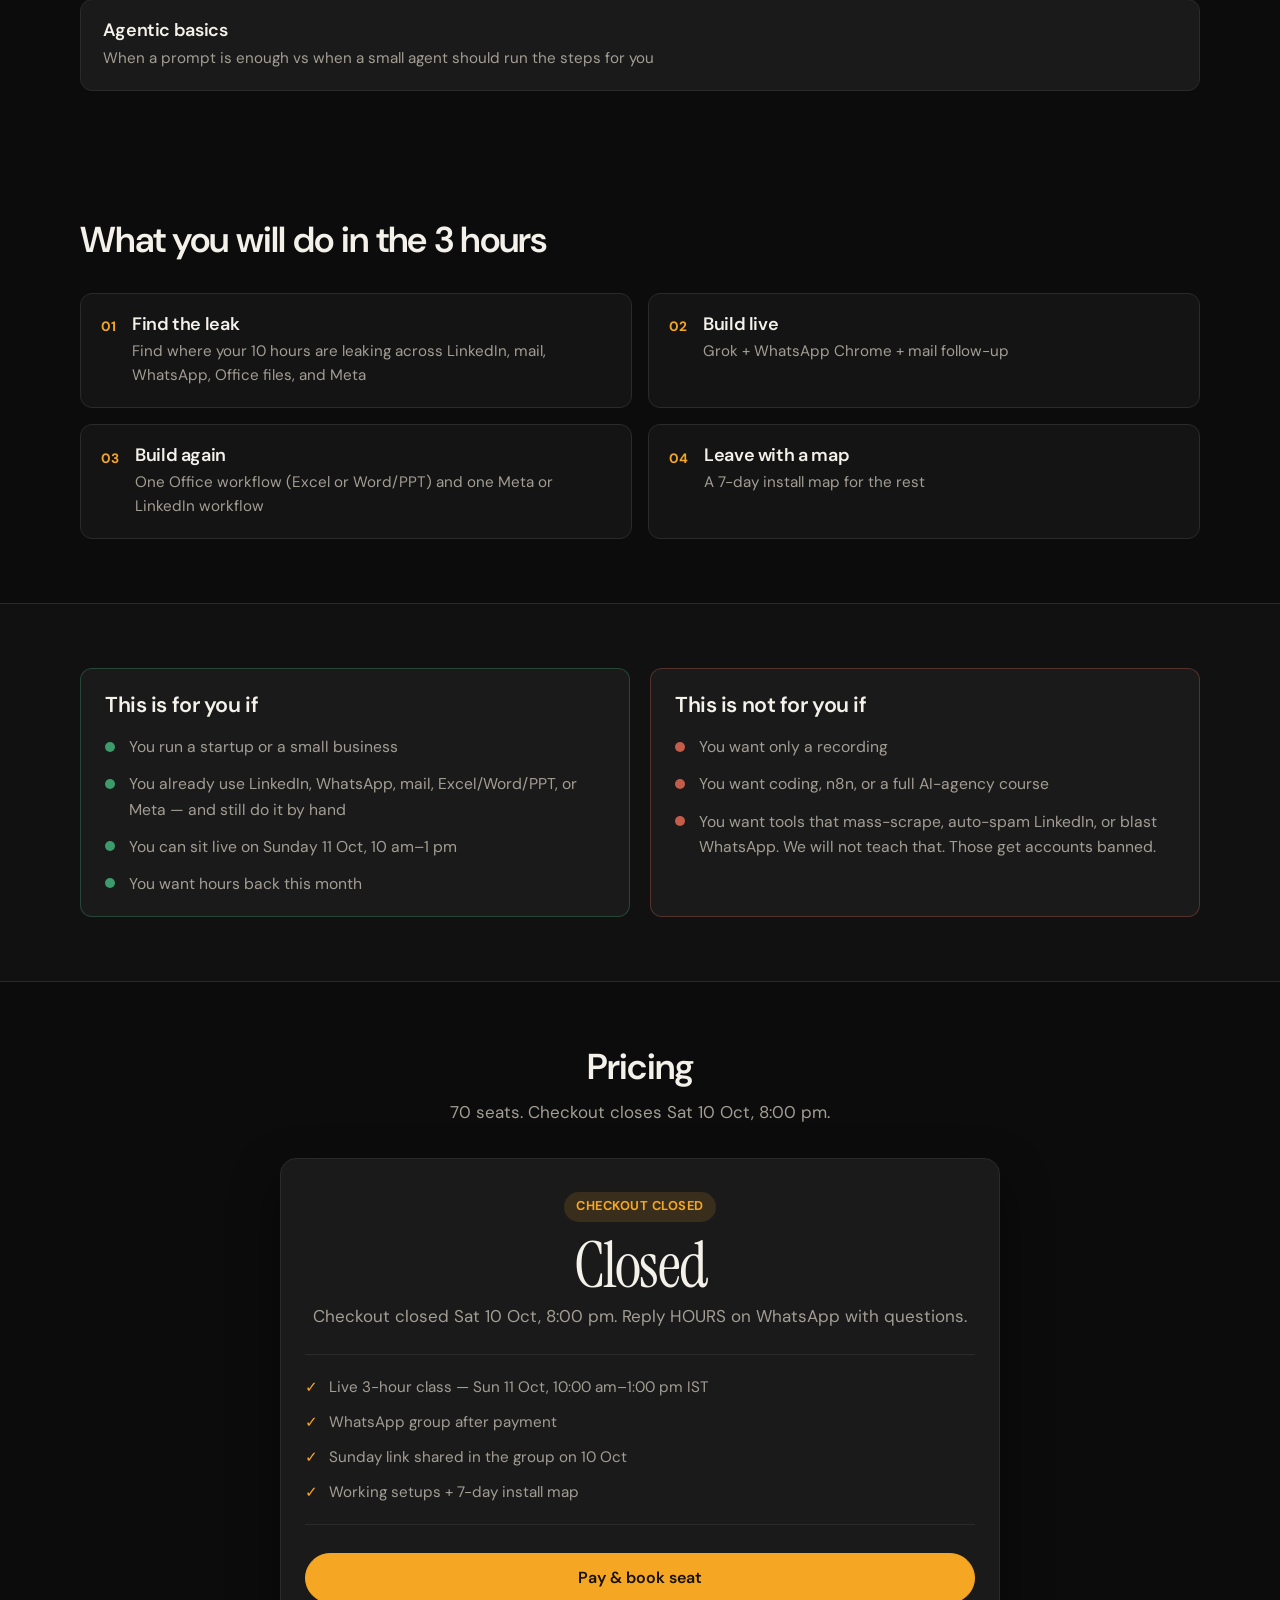
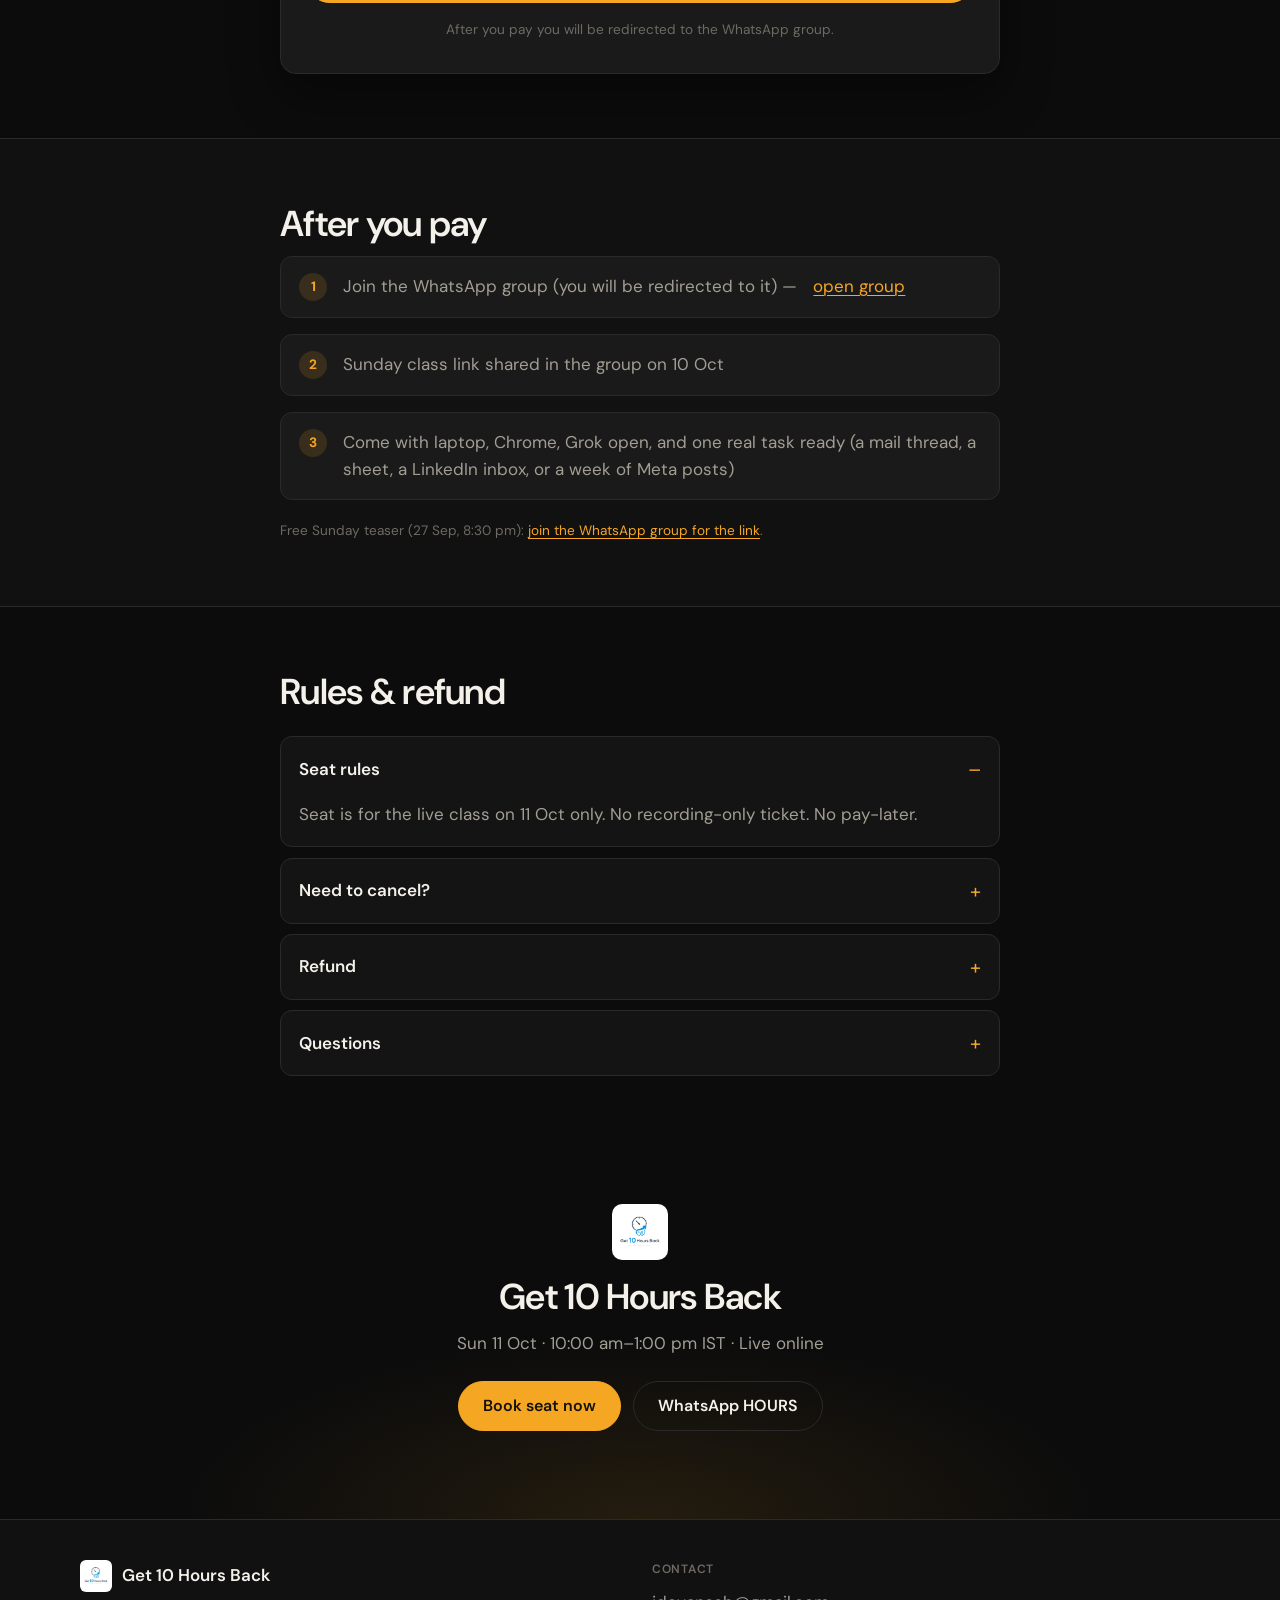
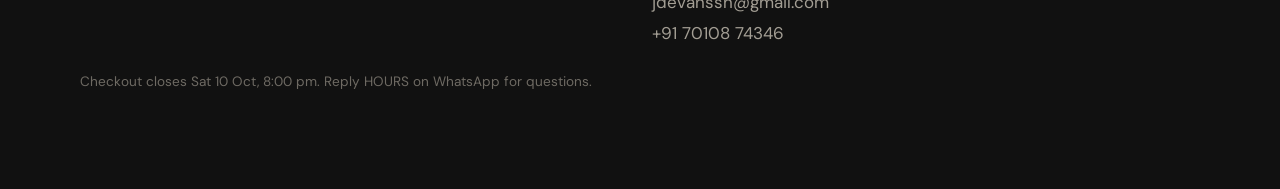
==== commit a843fb66: "Stream class previews from YouTube Shorts instead of local files Replace heavy MP4 players with tap-" ====
--- a/index.html
+++ b/index.html
@@ -130,33 +130,37 @@
       <div class="container">
         <div class="section-head">
           <h2>See what you get on Sunday</h2>
-          <p>Real workflows from the class. Tap a clip for sound — then book your seat.</p>
+          <p>Real workflows from the class. Tap a clip to play (streams from YouTube — fast). Then book your seat.</p>
         </div>
       </div>
       <div class="marquee" aria-label="Class preview videos">
         <div class="marquee-track" id="marquee-track">
-          <figure class="video-card">
-            <video muted loop playsinline preload="metadata" data-preview>
-              <source src="videos/preview-01.mp4" type="video/mp4" />
-            </video>
+          <figure class="video-card" data-youtube="7mjikS5bg1c">
+            <button type="button" class="yt-thumb" aria-label="Play: Stop typing the same reply">
+              <img src="https://i.ytimg.com/vi/7mjikS5bg1c/hqdefault.jpg" alt="" width="480" height="360" loading="lazy" />
+              <span class="yt-play" aria-hidden="true">▶</span>
+            </button>
             <figcaption>Stop typing the same reply</figcaption>
           </figure>
-          <figure class="video-card">
-            <video muted loop playsinline preload="metadata" data-preview>
-              <source src="videos/preview-02.mp4" type="video/mp4" />
-            </video>
+          <figure class="video-card" data-youtube="hdPPKam-BFc">
+            <button type="button" class="yt-thumb" aria-label="Play: Batch Meta posts in one sitting">
+              <img src="https://i.ytimg.com/vi/hdPPKam-BFc/hqdefault.jpg" alt="" width="480" height="360" loading="lazy" />
+              <span class="yt-play" aria-hidden="true">▶</span>
+            </button>
             <figcaption>Batch Meta posts in one sitting</figcaption>
           </figure>
-          <figure class="video-card">
-            <video muted loop playsinline preload="metadata" data-preview>
-              <source src="videos/preview-03.mp4" type="video/mp4" />
-            </video>
+          <figure class="video-card" data-youtube="edmZnZoHR7I">
+            <button type="button" class="yt-thumb" aria-label="Play: LinkedIn — find people for your work">
+              <img src="https://i.ytimg.com/vi/edmZnZoHR7I/hqdefault.jpg" alt="" width="480" height="360" loading="lazy" />
+              <span class="yt-play" aria-hidden="true">▶</span>
+            </button>
             <figcaption>LinkedIn — find people for your work</figcaption>
           </figure>
-          <figure class="video-card">
-            <video muted loop playsinline preload="metadata" data-preview>
-              <source src="videos/preview-04.mp4" type="video/mp4" />
-            </video>
+          <figure class="video-card" data-youtube="sedQDUwcUuQ">
+            <button type="button" class="yt-thumb" aria-label="Play: Decks without a blank slide">
+              <img src="https://i.ytimg.com/vi/sedQDUwcUuQ/hqdefault.jpg" alt="" width="480" height="360" loading="lazy" />
+              <span class="yt-play" aria-hidden="true">▶</span>
+            </button>
             <figcaption>Decks without a blank slide</figcaption>
           </figure>
         </div>
--- a/styles.css
+++ b/styles.css
@@ -574,14 +574,52 @@
   overflow: hidden;
 }
 
-.video-card video {
+.yt-thumb {
+  position: relative;
   display: block;
   width: 100%;
-  height: auto;
   aspect-ratio: 9 / 16;
-  object-fit: cover;
+  padding: 0;
+  border: 0;
   background: #000;
   cursor: pointer;
+  overflow: hidden;
+}
+
+.yt-thumb img {
+  width: 100%;
+  height: 100%;
+  object-fit: cover;
+  display: block;
+}
+
+.yt-play {
+  position: absolute;
+  inset: 50% auto auto 50%;
+  transform: translate(-50%, -50%);
+  width: 3rem;
+  height: 3rem;
+  border-radius: 50%;
+  background: rgba(245, 166, 35, 0.95);
+  color: #14110a;
+  display: grid;
+  place-items: center;
+  font-size: 0.95rem;
+  padding-left: 0.15rem;
+  box-shadow: 0 8px 24px rgba(0, 0, 0, 0.45);
+}
+
+.yt-thumb:hover .yt-play,
+.yt-thumb:focus-visible .yt-play {
+  background: var(--orange-hover);
+}
+
+.video-card iframe {
+  display: block;
+  width: 100%;
+  aspect-ratio: 9 / 16;
+  border: 0;
+  background: #000;
 }
 
 .video-card figcaption {
@@ -598,6 +636,10 @@
 
 .video-card.is-active figcaption {
   color: var(--orange);
+}
+
+.marquee.is-playing .marquee-track {
+  animation-play-state: paused;
 }
 
 @media (prefers-reduced-motion: reduce) {
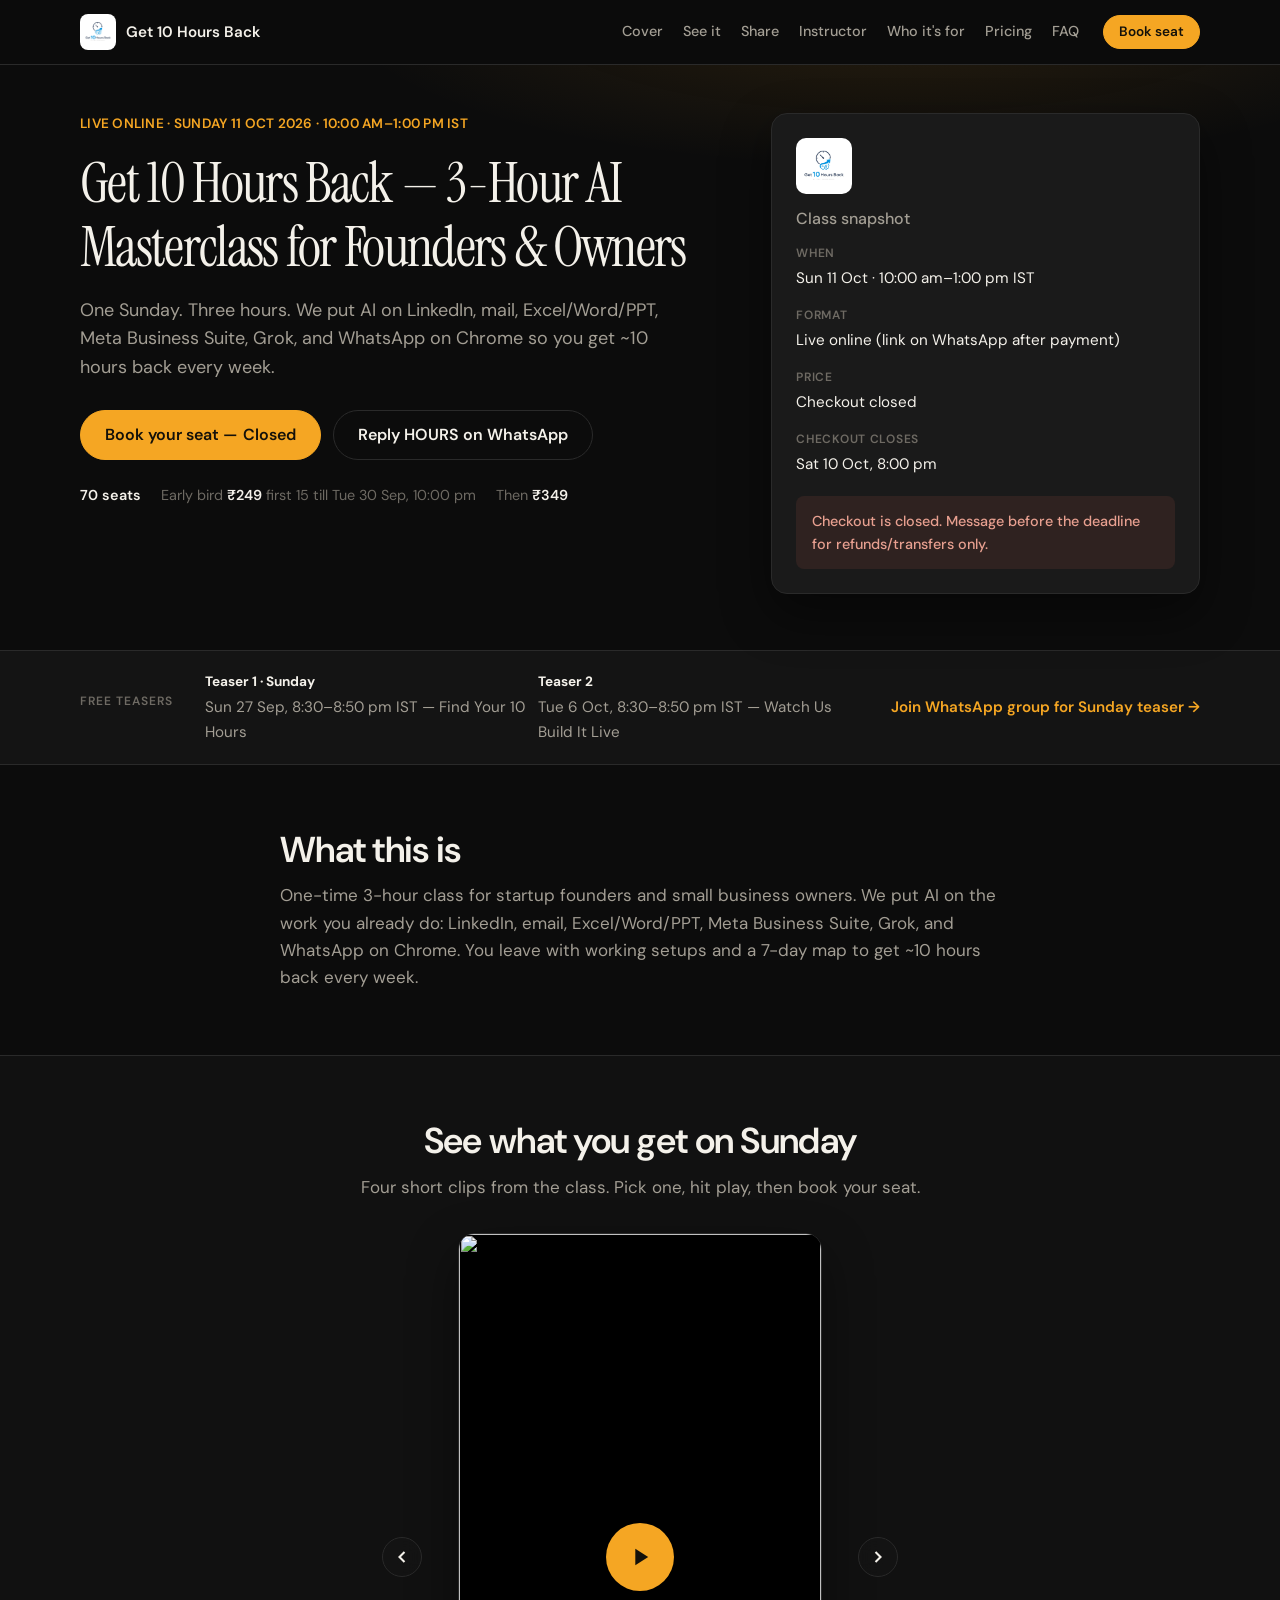
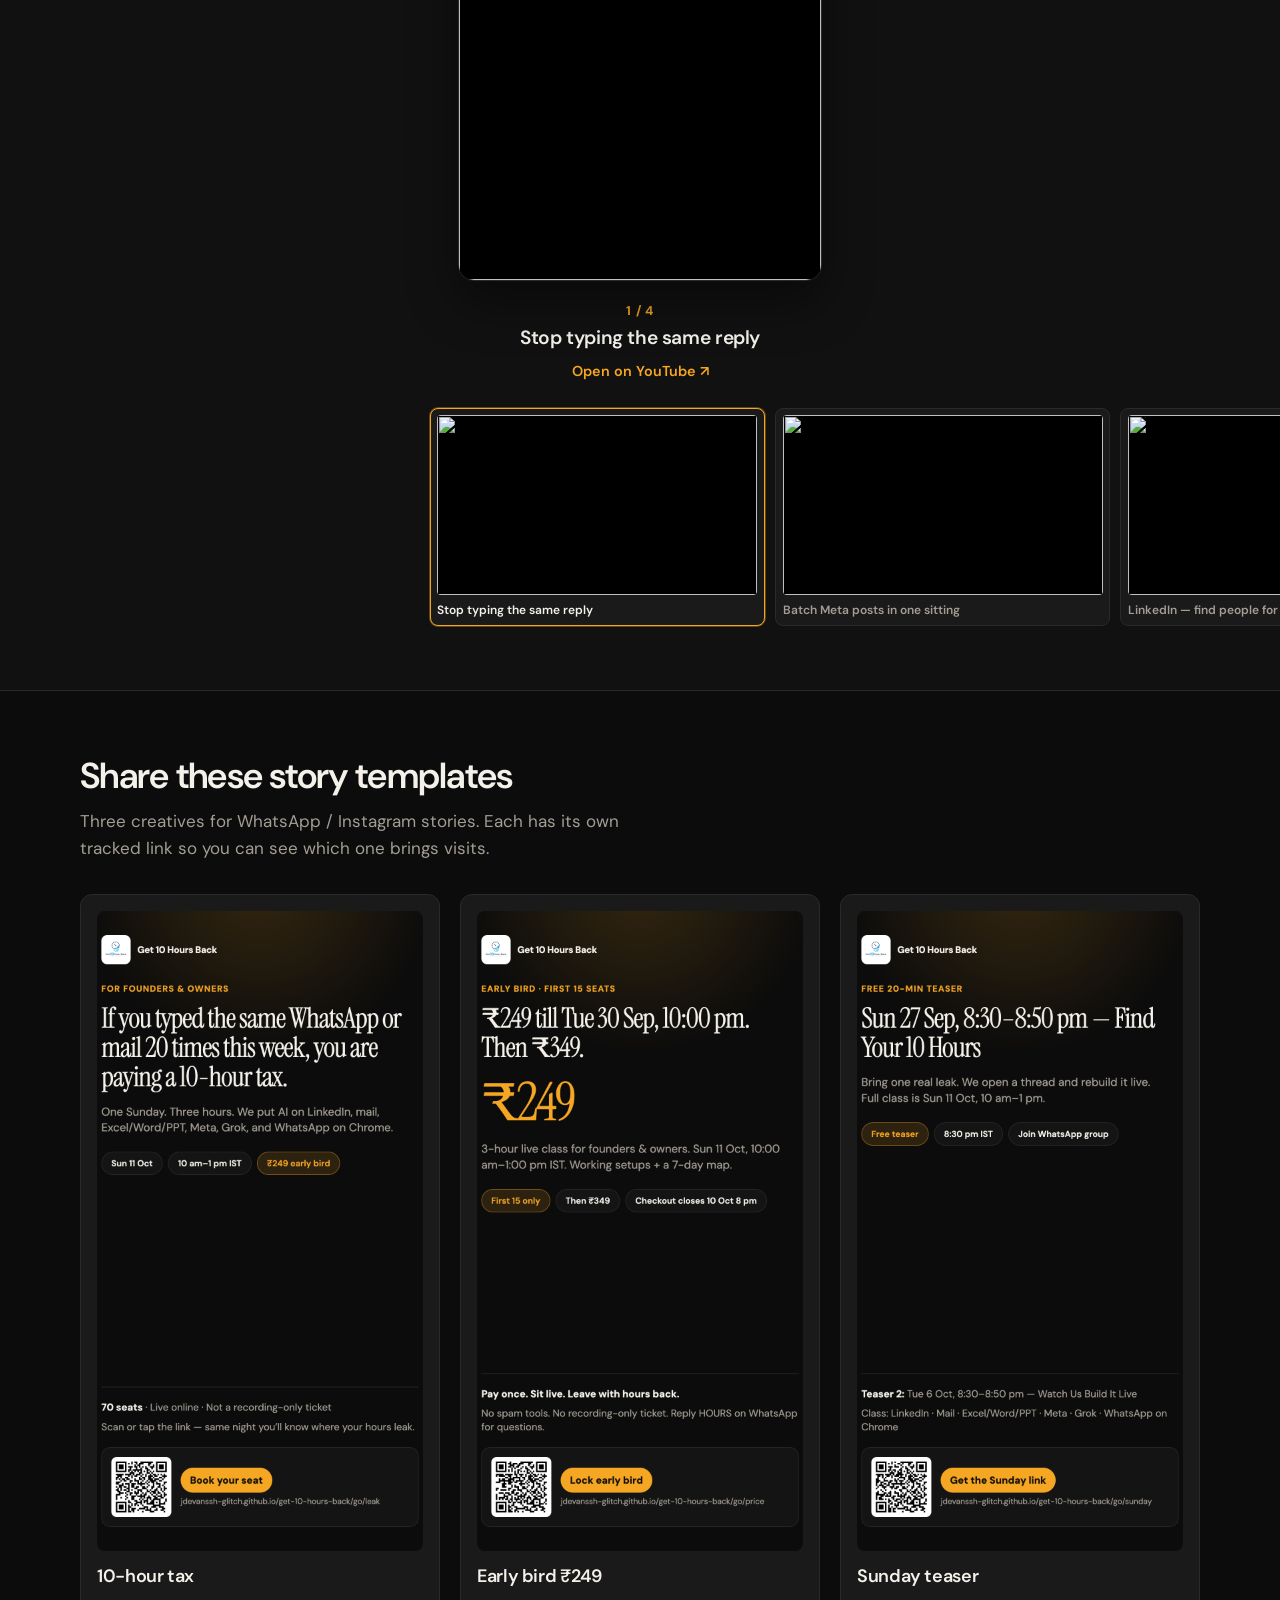
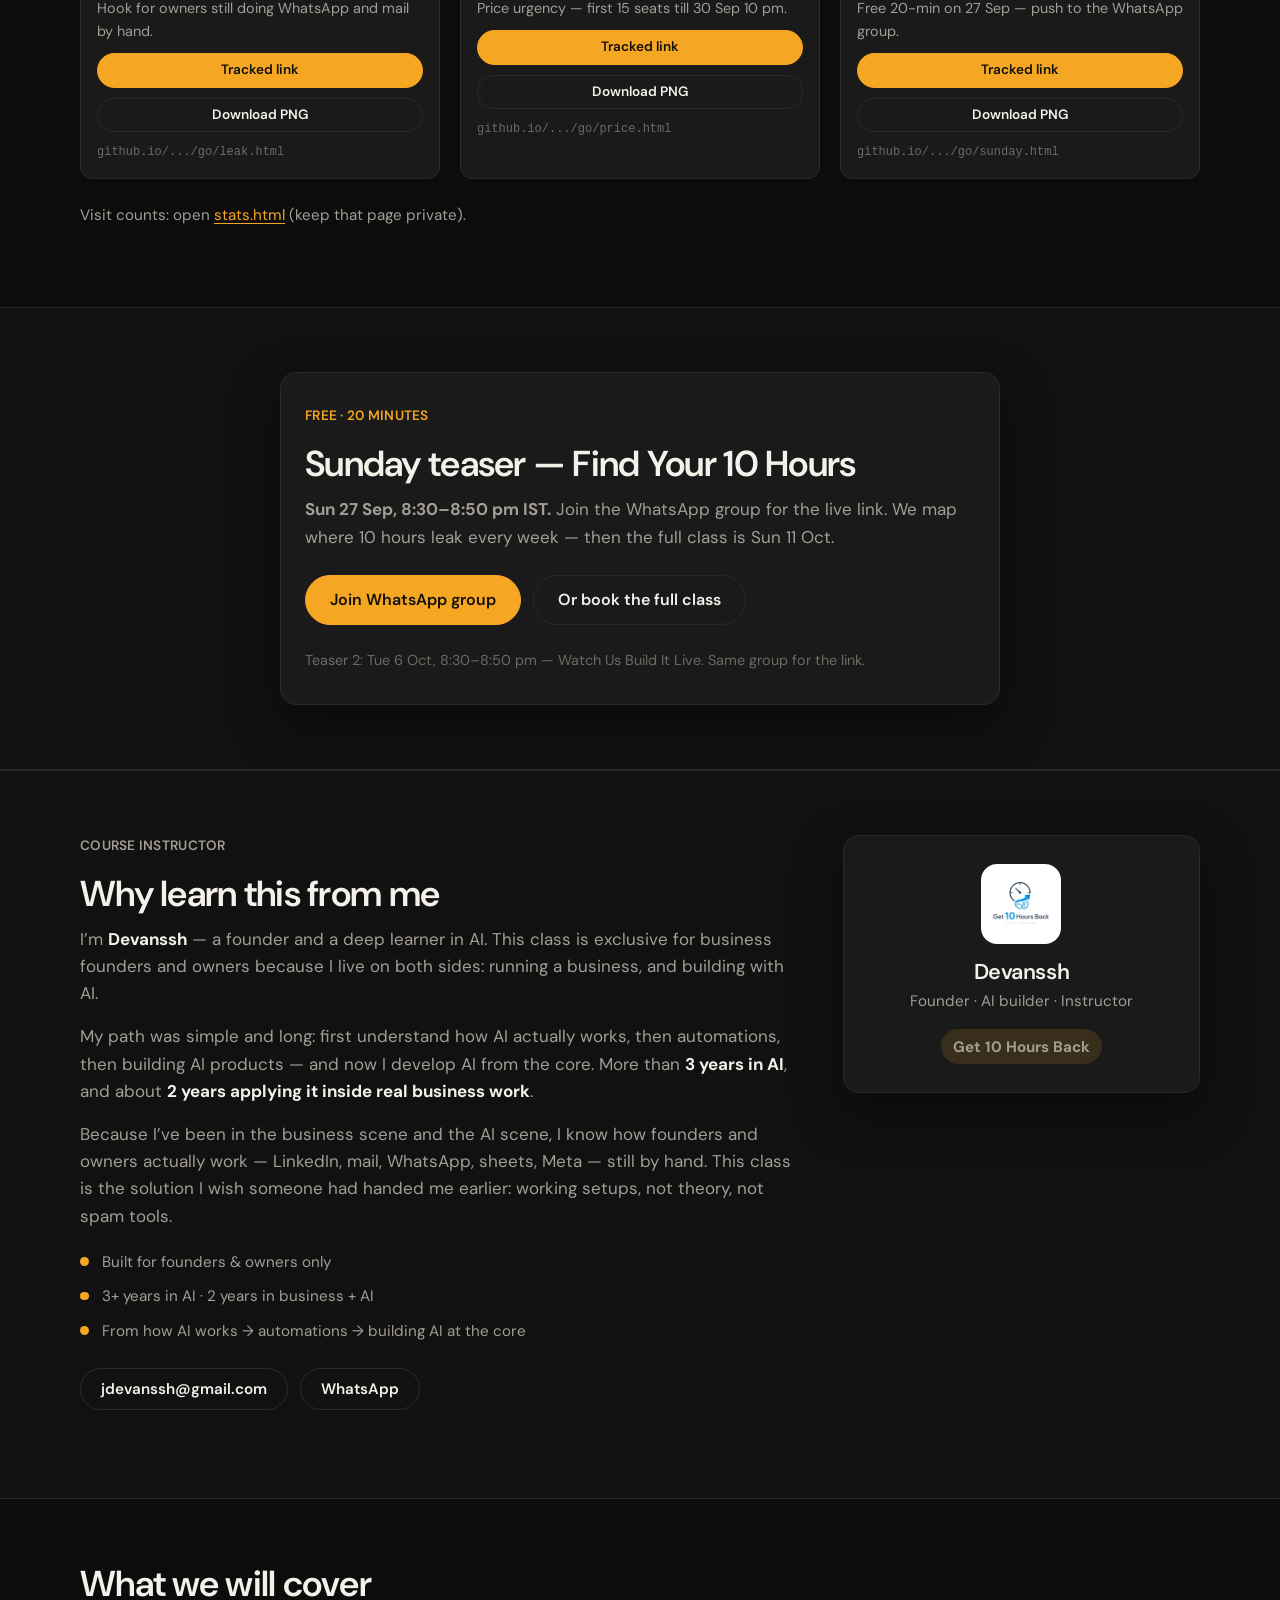
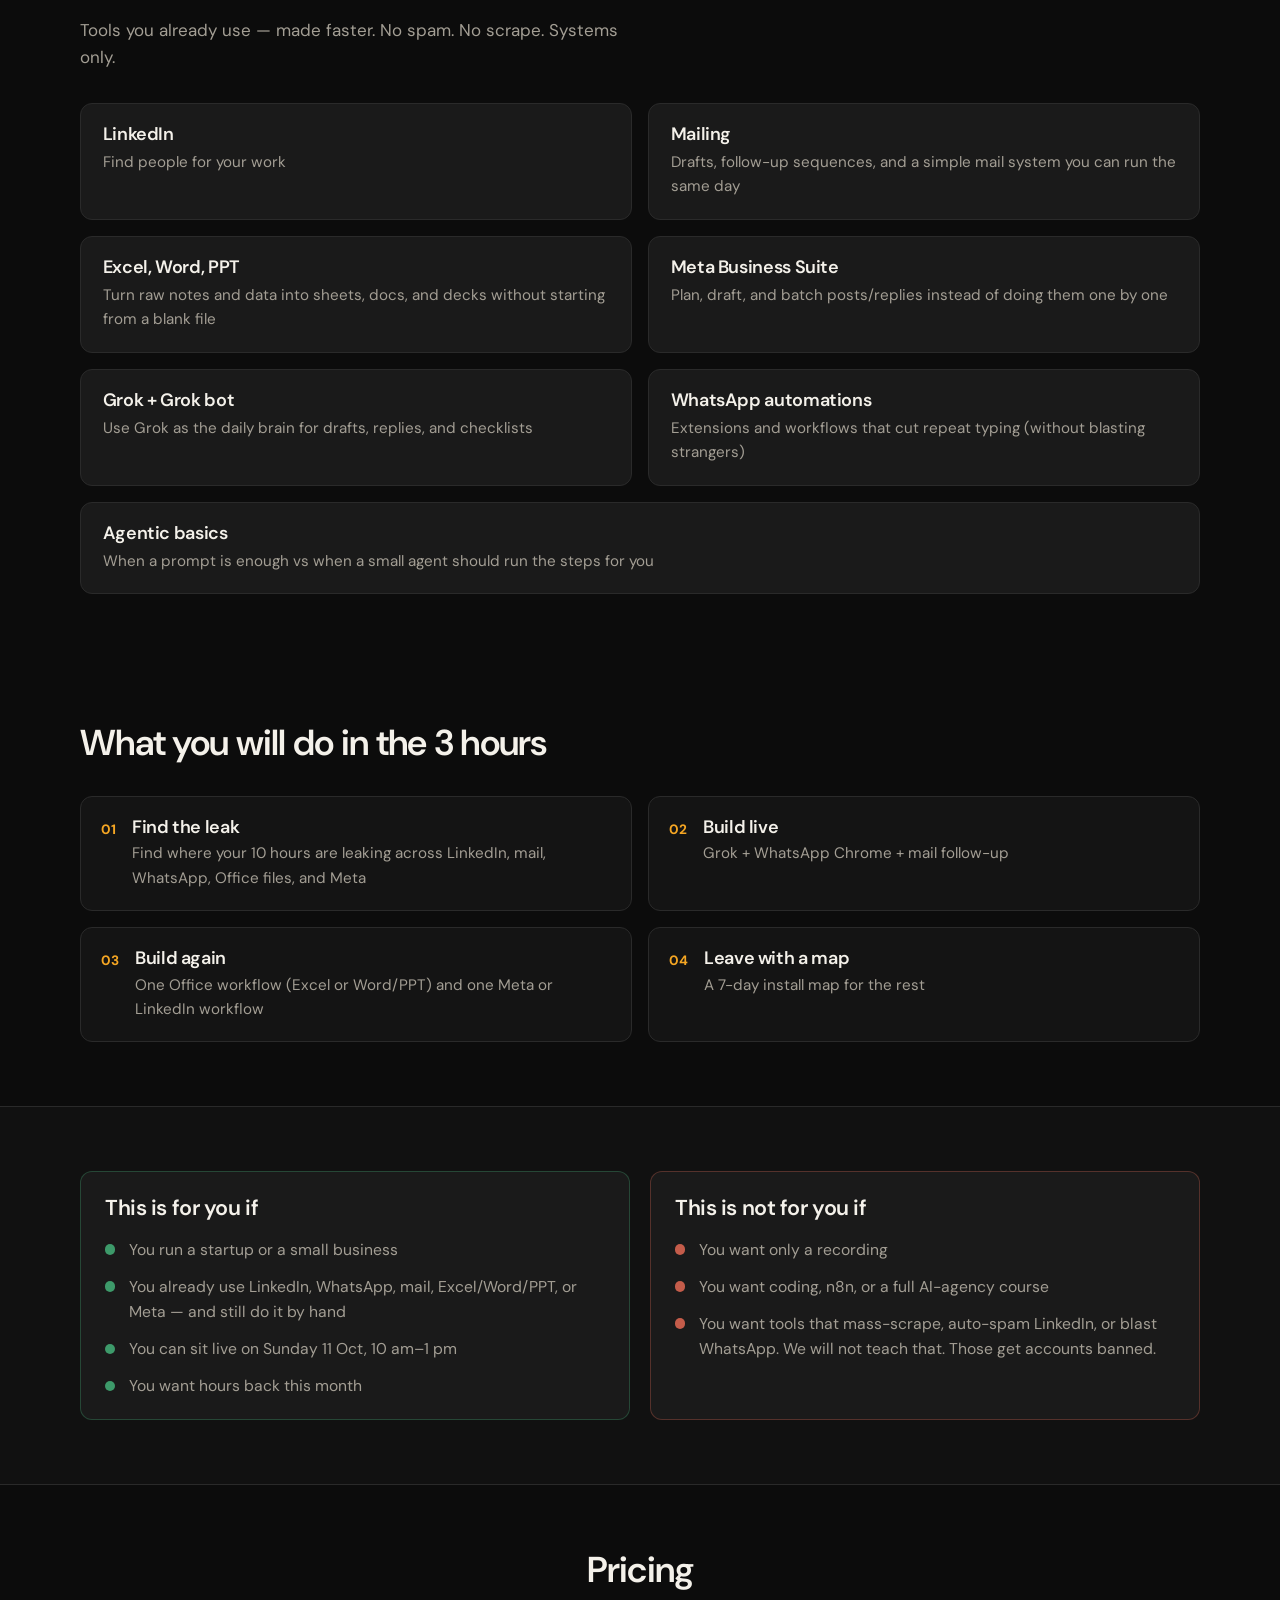
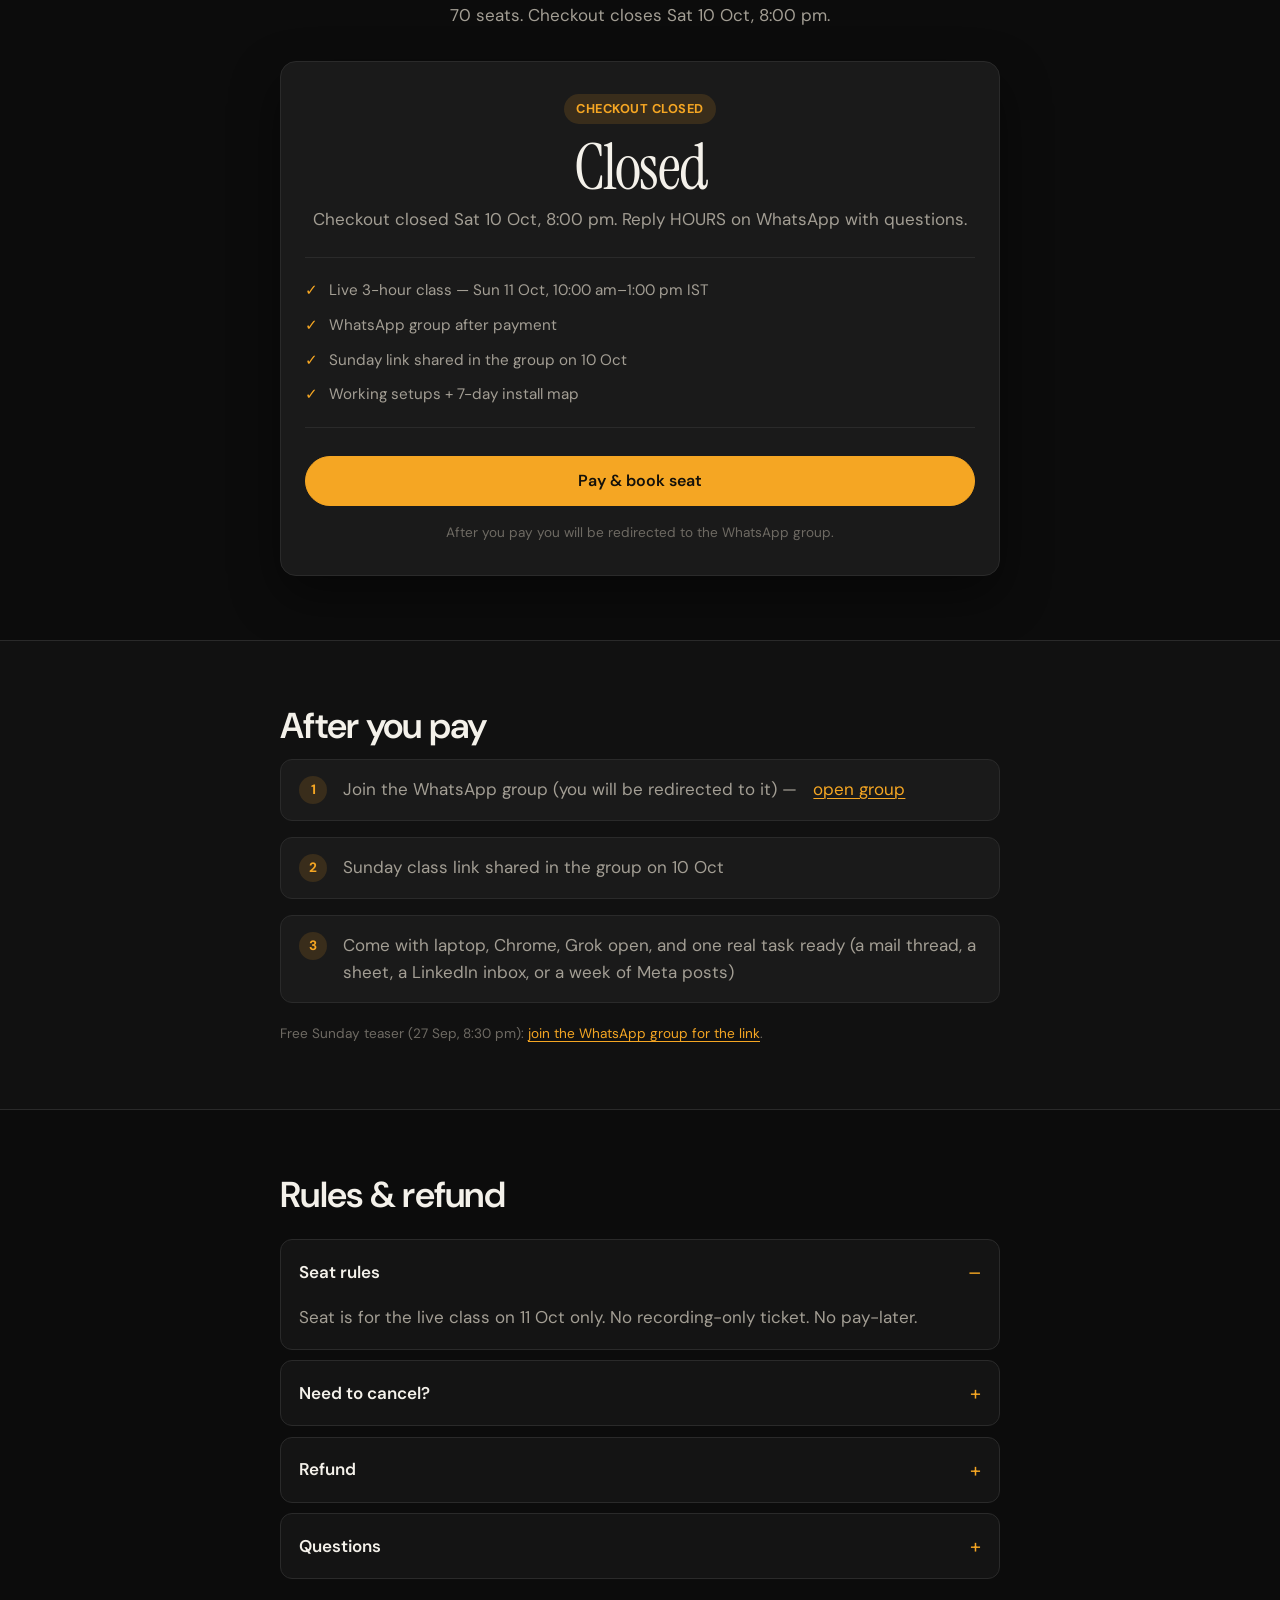
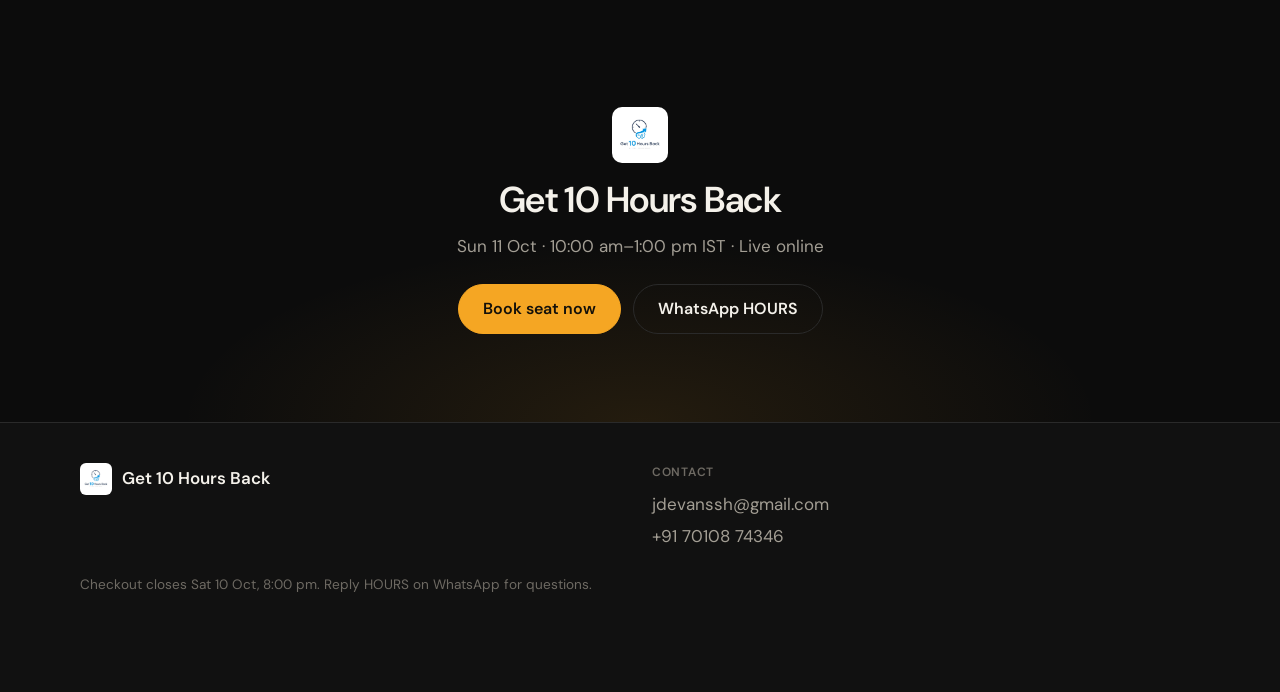
==== commit bcff1950: "Replace sliding video marquee with a proper showcase player One large vertical stage, prev/next cont" ====
--- a/index.html
+++ b/index.html
@@ -128,41 +128,54 @@
 
     <section id="videos" class="section section-alt">
       <div class="container">
-        <div class="section-head">
+        <div class="section-head center">
           <h2>See what you get on Sunday</h2>
-          <p>Real workflows from the class. Tap a clip to play (streams from YouTube — fast). Then book your seat.</p>
-        </div>
-      </div>
-      <div class="marquee" aria-label="Class preview videos">
-        <div class="marquee-track" id="marquee-track">
-          <figure class="video-card" data-youtube="7mjikS5bg1c">
-            <button type="button" class="yt-thumb" aria-label="Play: Stop typing the same reply">
-              <img src="https://i.ytimg.com/vi/7mjikS5bg1c/hqdefault.jpg" alt="" width="480" height="360" loading="lazy" />
-              <span class="yt-play" aria-hidden="true">▶</span>
-            </button>
-            <figcaption>Stop typing the same reply</figcaption>
-          </figure>
-          <figure class="video-card" data-youtube="hdPPKam-BFc">
-            <button type="button" class="yt-thumb" aria-label="Play: Batch Meta posts in one sitting">
-              <img src="https://i.ytimg.com/vi/hdPPKam-BFc/hqdefault.jpg" alt="" width="480" height="360" loading="lazy" />
-              <span class="yt-play" aria-hidden="true">▶</span>
-            </button>
-            <figcaption>Batch Meta posts in one sitting</figcaption>
-          </figure>
-          <figure class="video-card" data-youtube="edmZnZoHR7I">
-            <button type="button" class="yt-thumb" aria-label="Play: LinkedIn — find people for your work">
-              <img src="https://i.ytimg.com/vi/edmZnZoHR7I/hqdefault.jpg" alt="" width="480" height="360" loading="lazy" />
-              <span class="yt-play" aria-hidden="true">▶</span>
-            </button>
-            <figcaption>LinkedIn — find people for your work</figcaption>
-          </figure>
-          <figure class="video-card" data-youtube="sedQDUwcUuQ">
-            <button type="button" class="yt-thumb" aria-label="Play: Decks without a blank slide">
-              <img src="https://i.ytimg.com/vi/sedQDUwcUuQ/hqdefault.jpg" alt="" width="480" height="360" loading="lazy" />
-              <span class="yt-play" aria-hidden="true">▶</span>
-            </button>
-            <figcaption>Decks without a blank slide</figcaption>
-          </figure>
+          <p>Four short clips from the class. Pick one, hit play, then book your seat.</p>
+        </div>
+
+        <div class="player" id="class-player" data-index="0">
+          <div class="player-stage">
+            <div class="player-frame" id="player-frame">
+              <button type="button" class="player-poster" id="player-poster" aria-label="Play video">
+                <img id="player-poster-img" src="https://i.ytimg.com/vi/7mjikS5bg1c/hqdefault.jpg" alt="" width="720" height="1280" />
+                <span class="player-play" aria-hidden="true">
+                  <svg width="28" height="28" viewBox="0 0 24 24" fill="currentColor"><path d="M8 5v14l11-7z"/></svg>
+                </span>
+              </button>
+            </div>
+
+            <button type="button" class="player-nav player-prev" id="player-prev" aria-label="Previous clip">
+              <svg width="20" height="20" viewBox="0 0 24 24" fill="none" stroke="currentColor" stroke-width="2.5" aria-hidden="true"><path d="M15 18l-6-6 6-6"/></svg>
+            </button>
+            <button type="button" class="player-nav player-next" id="player-next" aria-label="Next clip">
+              <svg width="20" height="20" viewBox="0 0 24 24" fill="none" stroke="currentColor" stroke-width="2.5" aria-hidden="true"><path d="M9 18l6-6-6-6"/></svg>
+            </button>
+          </div>
+
+          <div class="player-meta">
+            <p class="player-count"><span id="player-pos">1</span> / 4</p>
+            <h3 id="player-title">Stop typing the same reply</h3>
+            <a class="player-yt" id="player-yt" href="https://youtube.com/shorts/7mjikS5bg1c" target="_blank" rel="noopener noreferrer">Open on YouTube ↗</a>
+          </div>
+
+          <div class="player-playlist" role="listbox" aria-label="Choose a clip" id="player-playlist">
+            <button type="button" class="playlist-item is-active" role="option" aria-selected="true" data-id="7mjikS5bg1c" data-title="Stop typing the same reply">
+              <img src="https://i.ytimg.com/vi/7mjikS5bg1c/mqdefault.jpg" alt="" width="320" height="180" loading="lazy" />
+              <span>Stop typing the same reply</span>
+            </button>
+            <button type="button" class="playlist-item" role="option" aria-selected="false" data-id="hdPPKam-BFc" data-title="Batch Meta posts in one sitting">
+              <img src="https://i.ytimg.com/vi/hdPPKam-BFc/mqdefault.jpg" alt="" width="320" height="180" loading="lazy" />
+              <span>Batch Meta posts in one sitting</span>
+            </button>
+            <button type="button" class="playlist-item" role="option" aria-selected="false" data-id="edmZnZoHR7I" data-title="LinkedIn — find people for your work">
+              <img src="https://i.ytimg.com/vi/edmZnZoHR7I/mqdefault.jpg" alt="" width="320" height="180" loading="lazy" />
+              <span>LinkedIn — find people for your work</span>
+            </button>
+            <button type="button" class="playlist-item" role="option" aria-selected="false" data-id="sedQDUwcUuQ" data-title="Decks without a blank slide">
+              <img src="https://i.ytimg.com/vi/sedQDUwcUuQ/mqdefault.jpg" alt="" width="320" height="180" loading="lazy" />
+              <span>Decks without a blank slide</span>
+            </button>
+          </div>
         </div>
       </div>
     </section>
--- a/styles.css
+++ b/styles.css
@@ -532,130 +532,194 @@
   margin: 0;
 }
 
-/* Marketing videos — slide & glide marquee */
-.marquee {
+/* Class video player */
+.player {
+  max-width: 420px;
+  margin: 0 auto;
+}
+
+.player-stage {
+  position: relative;
+}
+
+.player-frame {
+  position: relative;
+  aspect-ratio: 9 / 16;
+  max-height: min(72vh, 680px);
+  margin-inline: auto;
+  background: #000;
+  border: 1px solid var(--border);
+  border-radius: 16px;
   overflow: hidden;
+  box-shadow: var(--shadow);
+}
+
+.player-frame iframe,
+.player-poster {
+  position: absolute;
+  inset: 0;
   width: 100%;
-  mask-image: linear-gradient(90deg, transparent, #000 4%, #000 96%, transparent);
-  -webkit-mask-image: linear-gradient(90deg, transparent, #000 4%, #000 96%, transparent);
-}
-
-.marquee-track {
-  display: flex;
-  width: max-content;
-  gap: 1rem;
-  padding: 0.25rem 1rem 0.5rem;
-  /* Glide left then back — one copy of each video only */
-  animation: glide 36s ease-in-out infinite alternate;
-  will-change: transform;
-}
-
-.marquee:hover .marquee-track,
-.marquee:focus-within .marquee-track {
-  animation-play-state: paused;
-}
-
-@keyframes glide {
-  from {
-    transform: translateX(0);
-  }
-  to {
-    transform: translateX(calc(-100% + 100vw - 2rem));
-  }
-}
-
-.video-card {
-  margin: 0;
-  flex: 0 0 auto;
-  width: min(220px, 58vw);
-  background: var(--bg-card);
-  border: 1px solid var(--border);
-  border-radius: var(--radius);
-  overflow: hidden;
-}
-
-.yt-thumb {
-  position: relative;
-  display: block;
-  width: 100%;
-  aspect-ratio: 9 / 16;
+  height: 100%;
+  border: 0;
+}
+
+.player-poster {
   padding: 0;
-  border: 0;
   background: #000;
   cursor: pointer;
-  overflow: hidden;
-}
-
-.yt-thumb img {
+  display: block;
+}
+
+.player-poster img {
   width: 100%;
   height: 100%;
   object-fit: cover;
   display: block;
 }
 
-.yt-play {
+.player-play {
   position: absolute;
   inset: 50% auto auto 50%;
   transform: translate(-50%, -50%);
-  width: 3rem;
-  height: 3rem;
+  width: 4.25rem;
+  height: 4.25rem;
   border-radius: 50%;
-  background: rgba(245, 166, 35, 0.95);
+  background: var(--orange);
   color: #14110a;
   display: grid;
   place-items: center;
-  font-size: 0.95rem;
-  padding-left: 0.15rem;
-  box-shadow: 0 8px 24px rgba(0, 0, 0, 0.45);
-}
-
-.yt-thumb:hover .yt-play,
-.yt-thumb:focus-visible .yt-play {
+  box-shadow: 0 12px 32px rgba(0, 0, 0, 0.5);
+  transition: transform 0.15s ease-out, background 0.15s;
+}
+
+.player-poster:hover .player-play,
+.player-poster:focus-visible .player-play {
   background: var(--orange-hover);
-}
-
-.video-card iframe {
-  display: block;
-  width: 100%;
-  aspect-ratio: 9 / 16;
-  border: 0;
-  background: #000;
-}
-
-.video-card figcaption {
-  padding: 0.75rem 0.85rem;
+  transform: translate(-50%, -50%) scale(1.05);
+}
+
+.player-poster:active .player-play {
+  transform: translate(-50%, -50%) scale(0.97);
+}
+
+.player-nav {
+  position: absolute;
+  top: 50%;
+  transform: translateY(-50%);
+  z-index: 2;
+  width: 2.5rem;
+  height: 2.5rem;
+  border-radius: 50%;
+  border: 1px solid var(--border);
+  background: rgba(20, 20, 20, 0.88);
+  color: var(--text);
+  display: grid;
+  place-items: center;
+  cursor: pointer;
+  backdrop-filter: blur(8px);
+  transition: background 0.15s, border-color 0.15s, transform 0.15s;
+}
+
+.player-nav:hover,
+.player-nav:focus-visible {
+  border-color: var(--orange);
+  color: var(--orange);
+}
+
+.player-nav:active {
+  transform: translateY(-50%) scale(0.97);
+}
+
+.player-prev { left: -0.35rem; }
+.player-next { right: -0.35rem; }
+
+@media (min-width: 520px) {
+  .player-prev { left: -3rem; }
+  .player-next { right: -3rem; }
+}
+
+.player-meta {
+  text-align: center;
+  margin-top: 1.25rem;
+}
+
+.player-count {
+  margin: 0 0 0.35rem;
+  font-size: 0.8rem;
+  font-weight: 700;
+  letter-spacing: 0.06em;
+  text-transform: uppercase;
+  color: var(--orange);
+}
+
+.player-meta h3 {
+  margin: 0 0 0.5rem;
+  font-size: 1.2rem;
+}
+
+.player-yt {
   font-size: 0.9rem;
   font-weight: 600;
+  text-decoration: none;
+}
+
+.player-yt:hover {
+  text-decoration: underline;
+}
+
+.player-playlist {
+  display: grid;
+  grid-template-columns: 1fr 1fr;
+  gap: 0.65rem;
+  margin-top: 1.5rem;
+}
+
+@media (min-width: 640px) {
+  .player-playlist {
+    grid-template-columns: repeat(4, 1fr);
+  }
+}
+
+.playlist-item {
+  display: flex;
+  flex-direction: column;
+  gap: 0.45rem;
+  padding: 0.4rem;
+  border: 1px solid var(--border);
+  border-radius: var(--radius-sm);
+  background: var(--bg-card);
+  color: var(--text-muted);
+  text-align: left;
+  cursor: pointer;
+  font-family: inherit;
+  font-size: 0.75rem;
+  font-weight: 600;
   line-height: 1.3;
-  color: var(--text);
-}
-
-.video-card.is-active {
+  transition: border-color 0.15s, color 0.15s, transform 0.15s;
+}
+
+.playlist-item img {
+  width: 100%;
+  aspect-ratio: 16 / 9;
+  object-fit: cover;
+  border-radius: 4px;
+  background: #000;
+}
+
+.playlist-item:hover,
+.playlist-item:focus-visible {
+  border-color: var(--text-dim);
+  color: var(--text);
+}
+
+.playlist-item:active {
+  transform: scale(0.98);
+}
+
+.playlist-item.is-active {
   border-color: var(--orange);
-}
-
-.video-card.is-active figcaption {
-  color: var(--orange);
-}
-
-.marquee.is-playing .marquee-track {
-  animation-play-state: paused;
-}
-
-@media (prefers-reduced-motion: reduce) {
-  .marquee-track {
-    animation: none;
-    flex-wrap: wrap;
-    width: 100%;
-    max-width: var(--max);
-    margin-inline: auto;
-    justify-content: center;
-  }
-
-  .marquee {
-    mask-image: none;
-    -webkit-mask-image: none;
-  }
+  color: var(--text);
+  box-shadow: 0 0 0 1px rgba(245, 166, 35, 0.35);
 }
 
 /* Track badge */
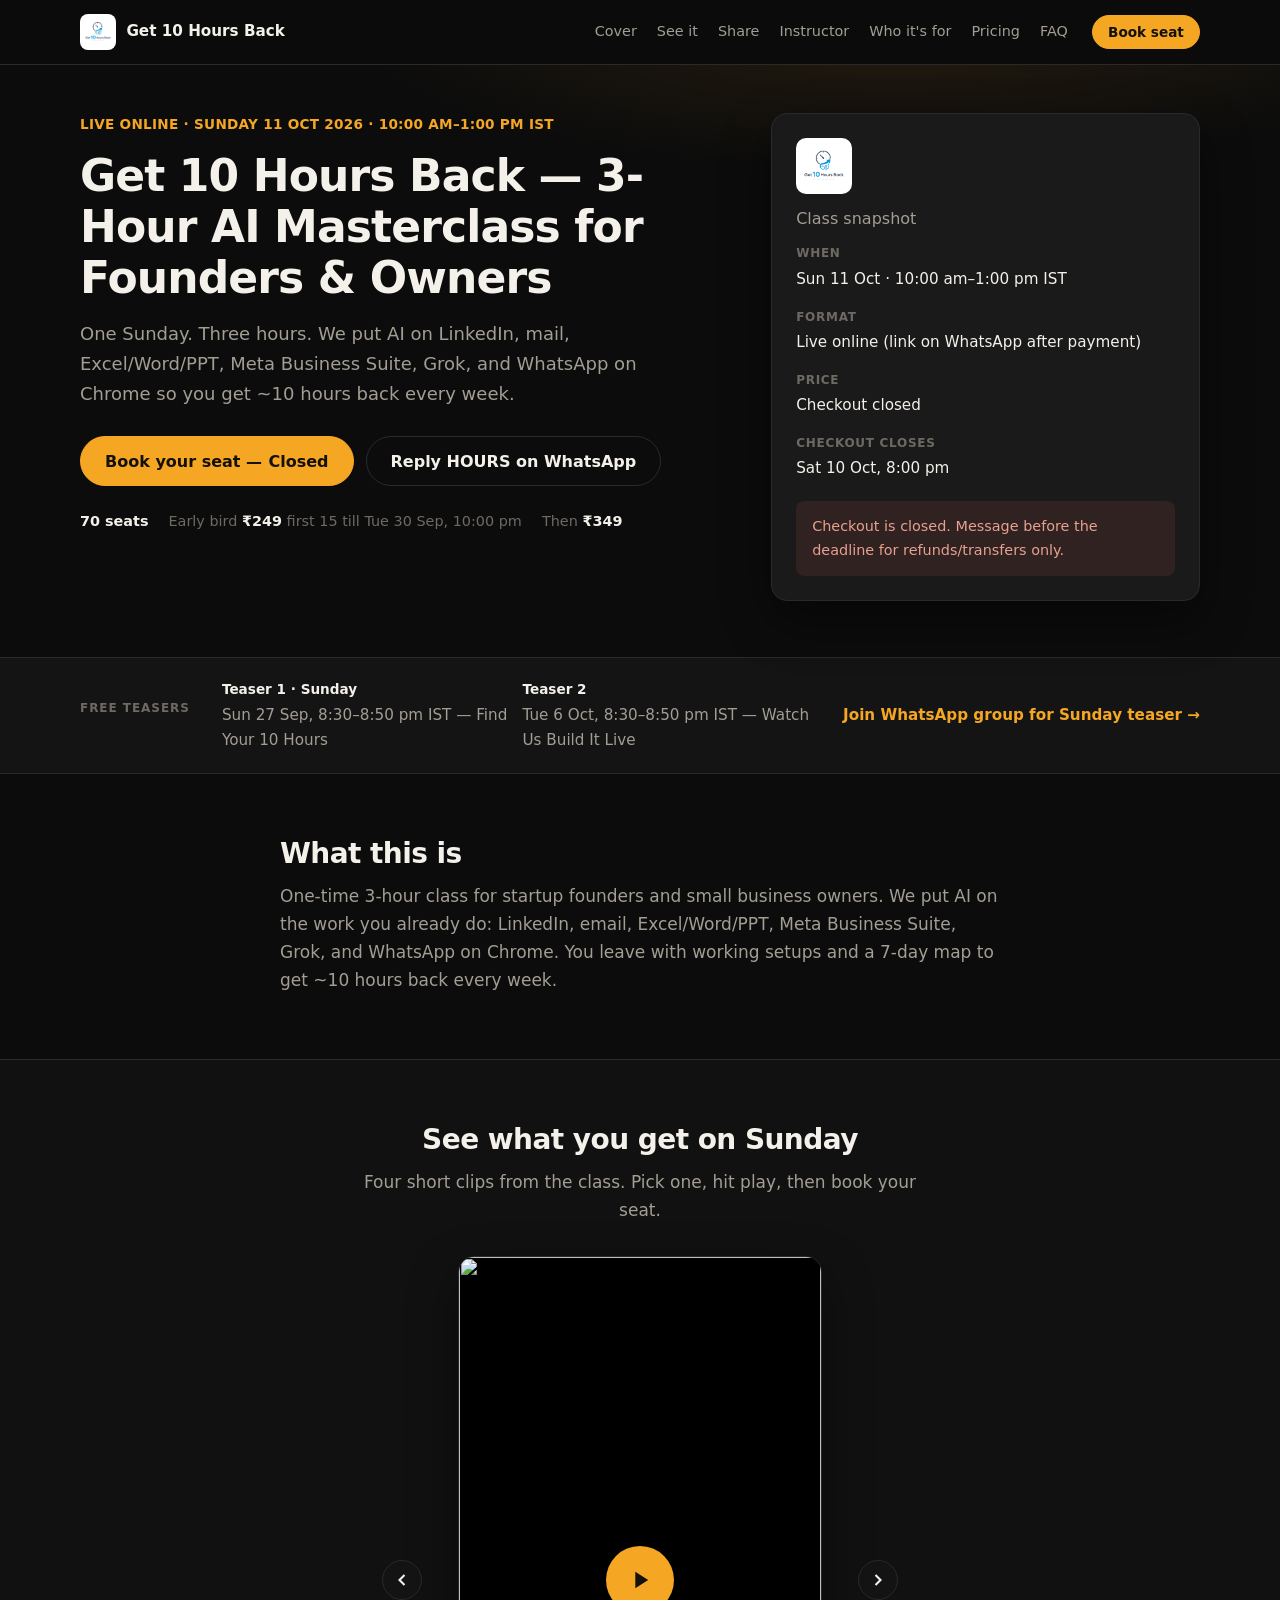
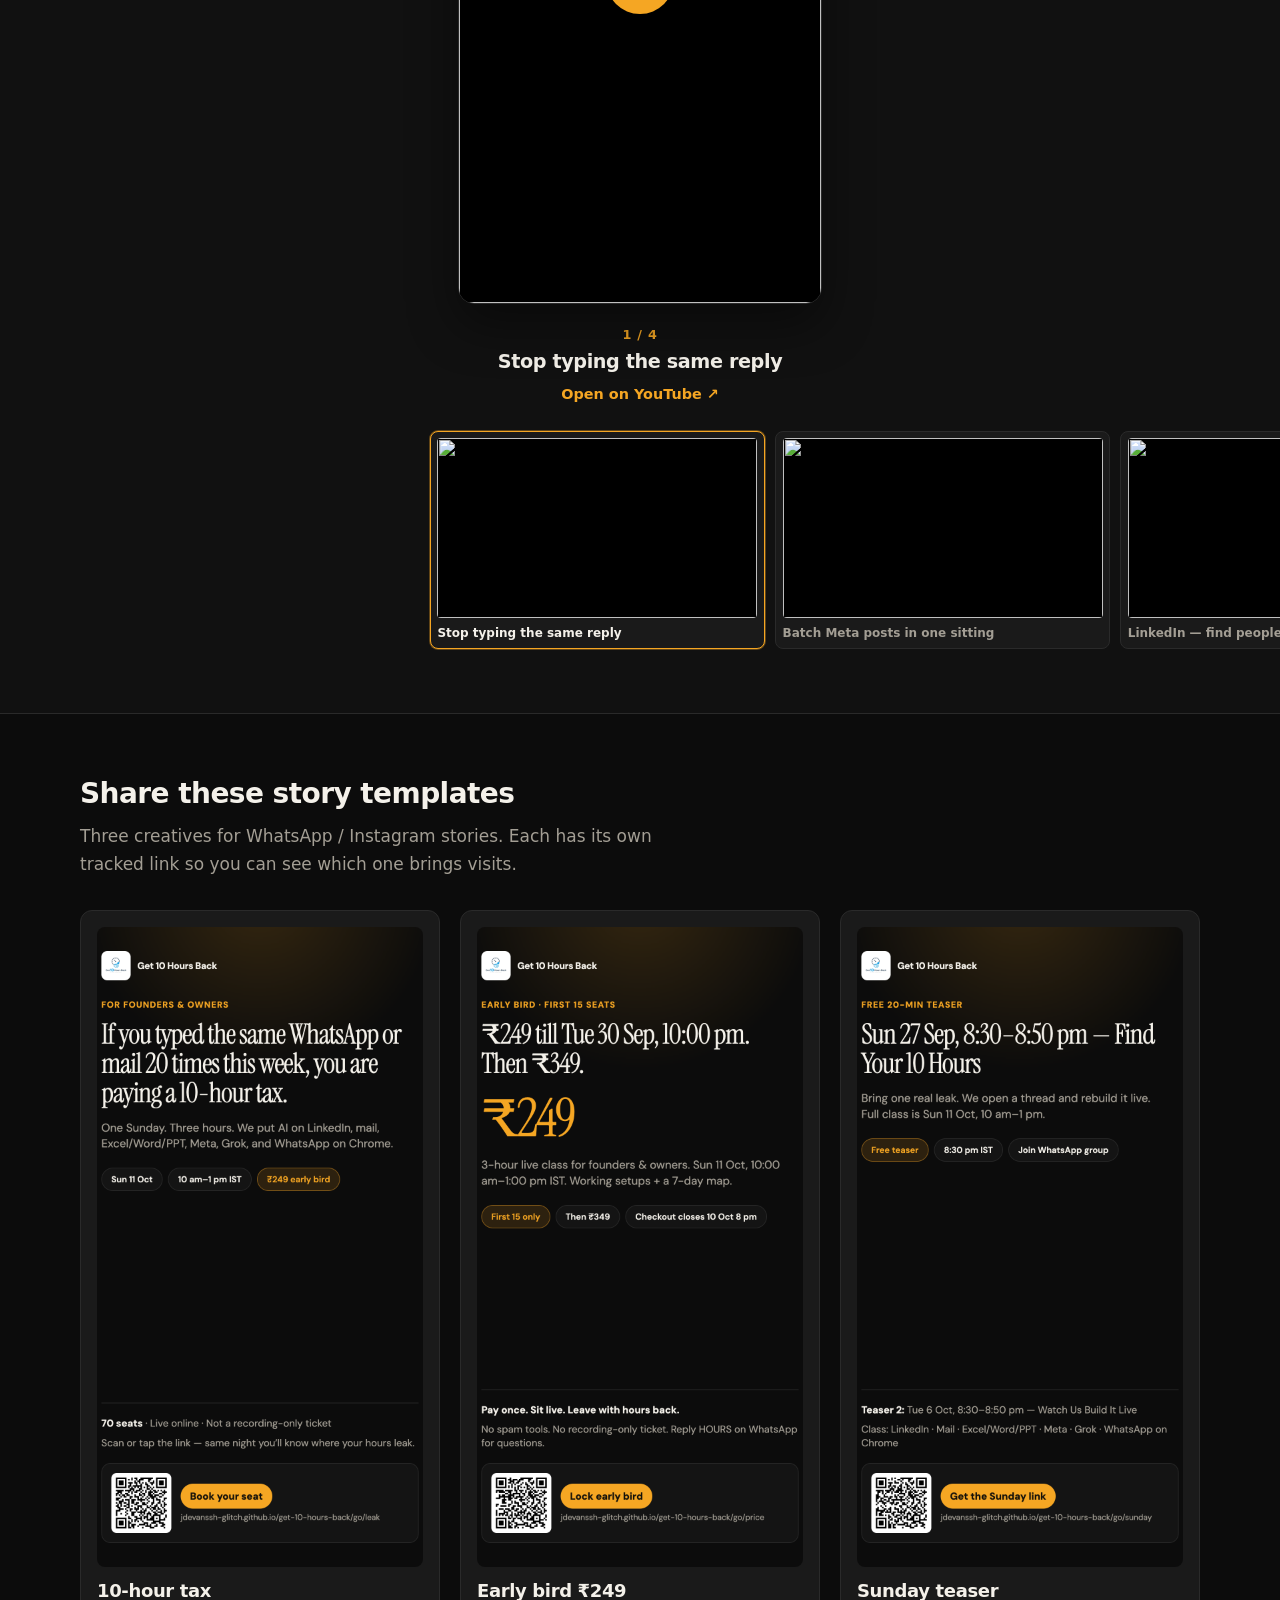
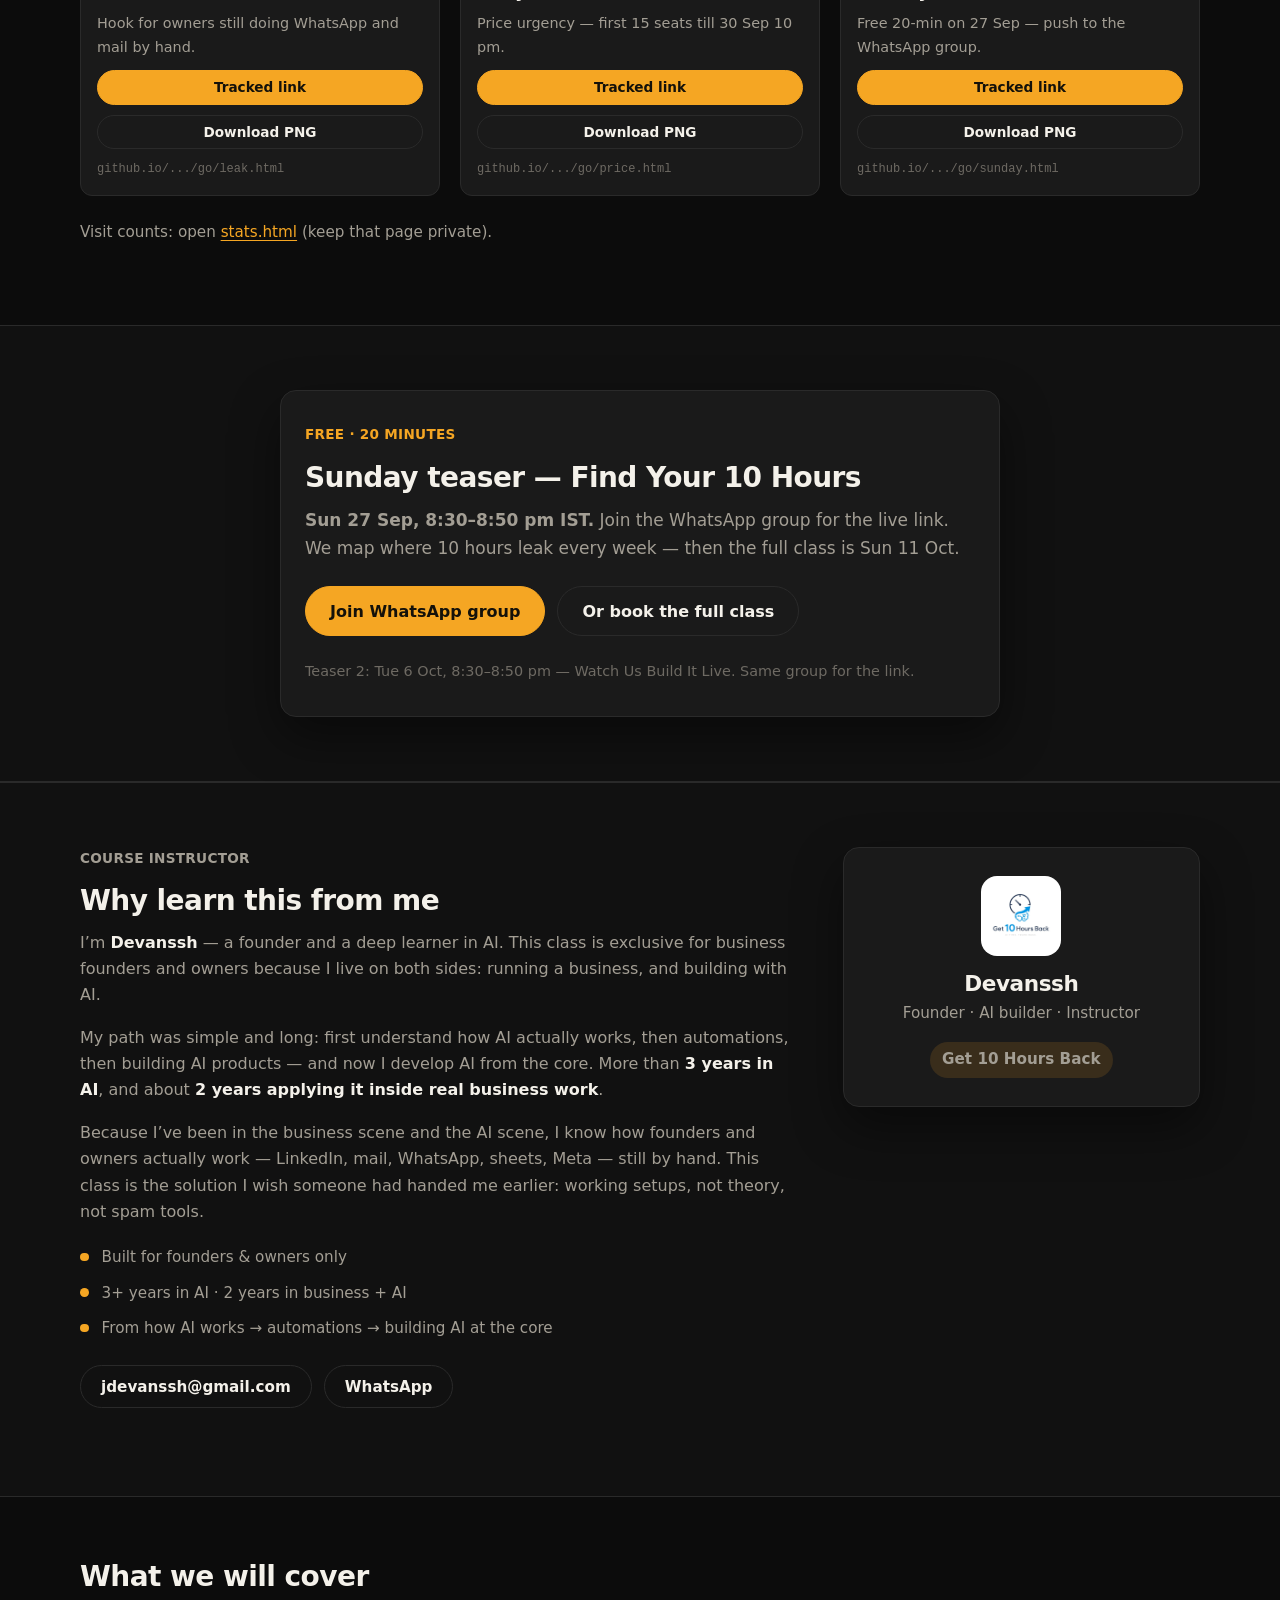
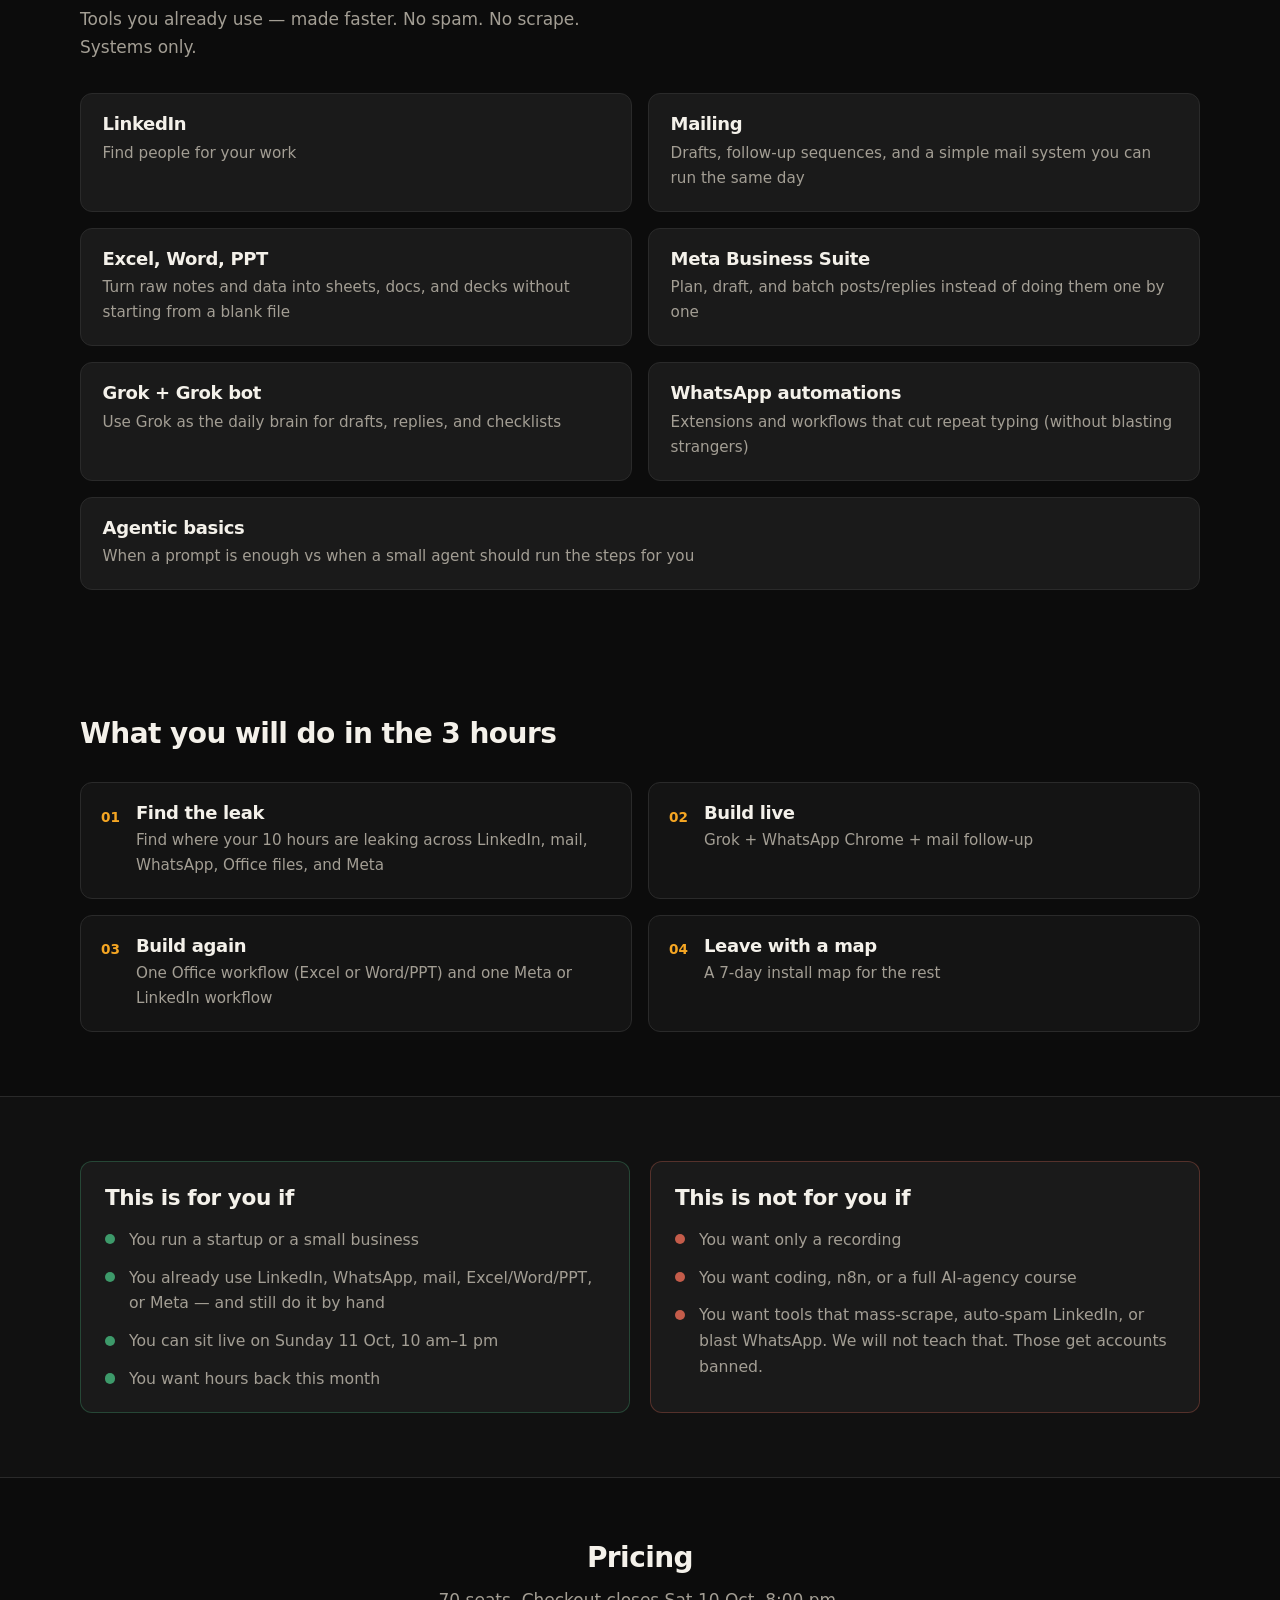
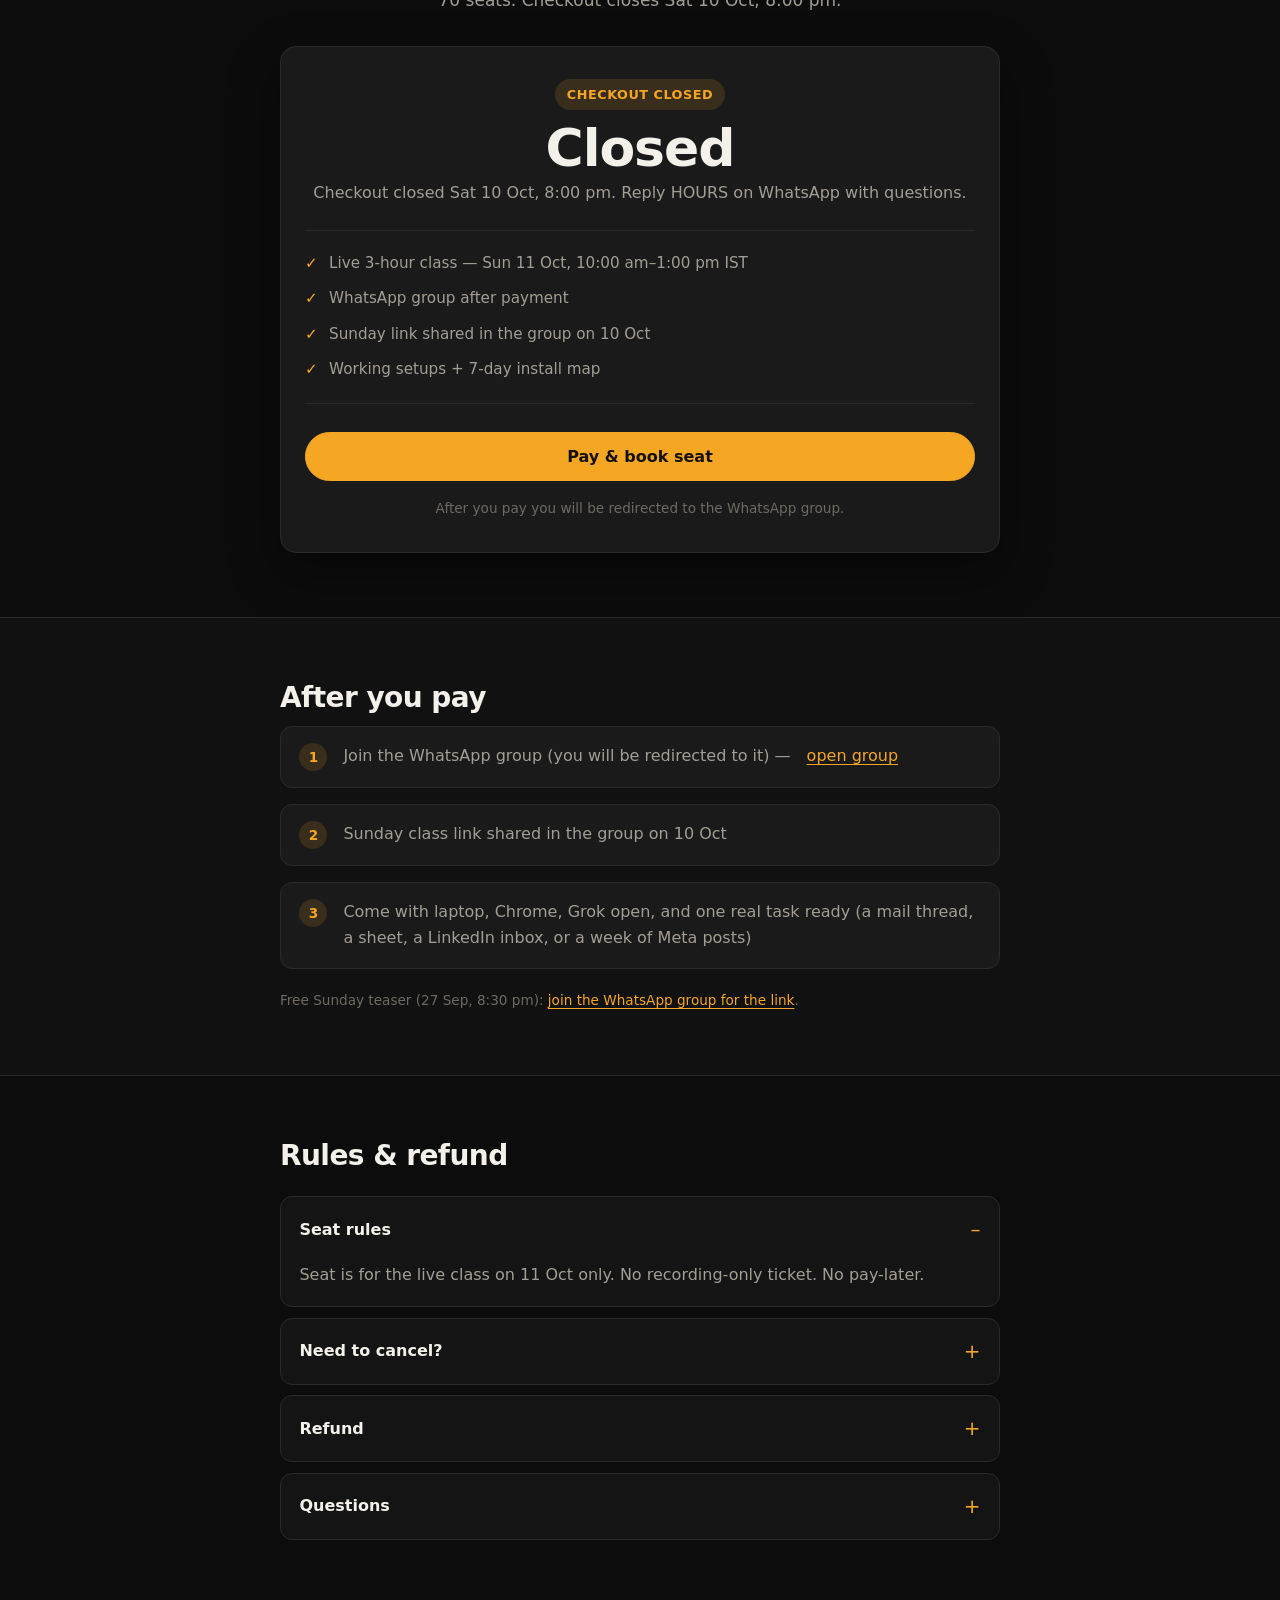
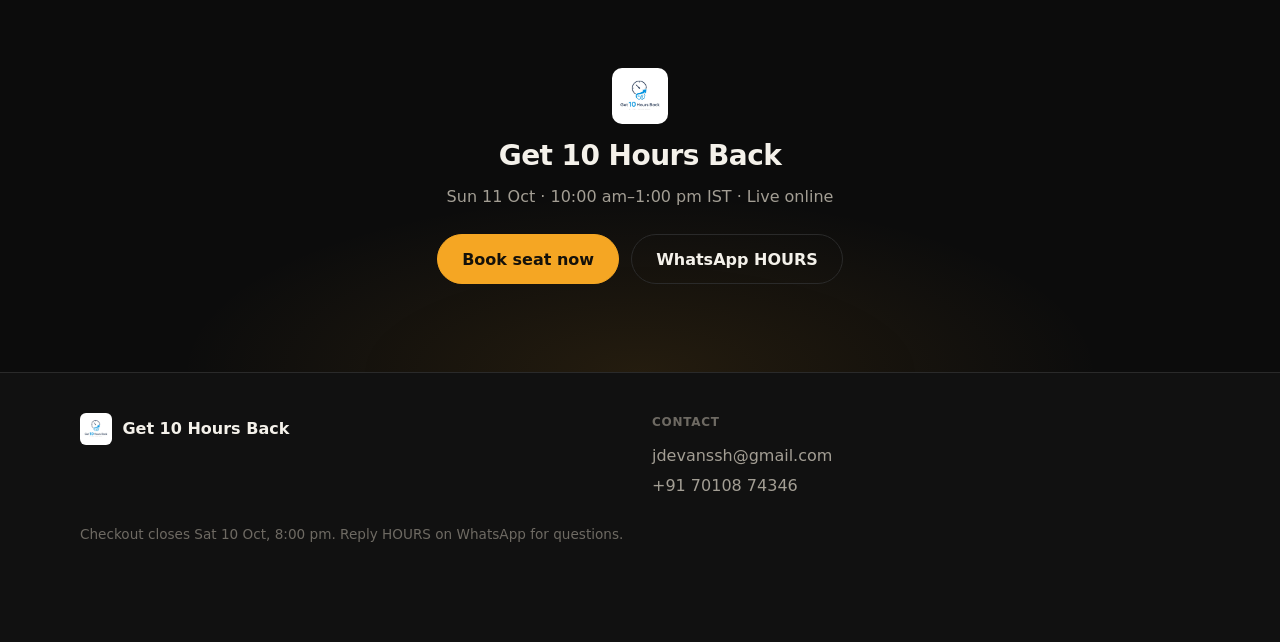
==== commit e83eb478: "Use simple system fonts for easier reading Drop Google Fonts and the decorative serif; stick to syst" ====
--- a/index.html
+++ b/index.html
@@ -9,9 +9,6 @@
   <meta property="og:description" content="One Sunday. Three hours. Live online for founders &amp; owners. First 15 seats ₹249 till 30 Sep." />
   <meta property="og:type" content="website" />
   <link rel="icon" href="logo.jpg" type="image/jpeg" />
-  <link rel="preconnect" href="https://fonts.googleapis.com" />
-  <link rel="preconnect" href="https://fonts.gstatic.com" crossorigin />
-  <link href="https://fonts.googleapis.com/css2?family=DM+Sans:ital,opsz,wght@0,9..40,400;0,9..40,500;0,9..40,600;0,9..40,700;1,9..40,400&family=Instrument+Serif:ital@0;1&display=swap" rel="stylesheet" />
   <link rel="stylesheet" href="styles.css" />
   <script src="track.js" defer></script>
 </head>
--- a/styles.css
+++ b/styles.css
@@ -15,8 +15,7 @@
   --radius: 12px;
   --radius-sm: 8px;
   --shadow: 0 20px 50px rgba(0, 0, 0, 0.45);
-  --font: "DM Sans", system-ui, sans-serif;
-  --serif: "Instrument Serif", Georgia, serif;
+  --font: system-ui, -apple-system, BlinkMacSystemFont, "Segoe UI", Roboto, Helvetica, Arial, sans-serif;
   --max: 1120px;
   --narrow: 720px;
   --header-h: 64px;
@@ -35,8 +34,8 @@
 body {
   margin: 0;
   font-family: var(--font);
-  font-size: 1.0625rem;
-  line-height: 1.6;
+  font-size: 1rem;
+  line-height: 1.65;
   color: var(--text);
   background: var(--bg);
   -webkit-font-smoothing: antialiased;
@@ -64,15 +63,14 @@
 }
 
 h1 {
-  font-family: var(--serif);
-  font-size: clamp(2.25rem, 5vw, 3.5rem);
-  font-weight: 400;
+  font-size: clamp(1.85rem, 4.5vw, 2.75rem);
+  font-weight: 700;
   margin: 0 0 1rem;
-  letter-spacing: -0.03em;
+  letter-spacing: -0.02em;
 }
 
 h2 {
-  font-size: clamp(1.75rem, 3vw, 2.25rem);
+  font-size: clamp(1.35rem, 2.5vw, 1.75rem);
   margin: 0 0 0.75rem;
 }
 
@@ -1059,11 +1057,11 @@
 }
 
 .price-amount {
-  font-family: var(--serif);
-  font-size: clamp(3rem, 8vw, 4rem);
+  font-size: clamp(2.5rem, 7vw, 3.25rem);
+  font-weight: 700;
   margin: 0 0 0.35rem;
   line-height: 1;
-  letter-spacing: -0.03em;
+  letter-spacing: -0.02em;
 }
 
 .price-detail {
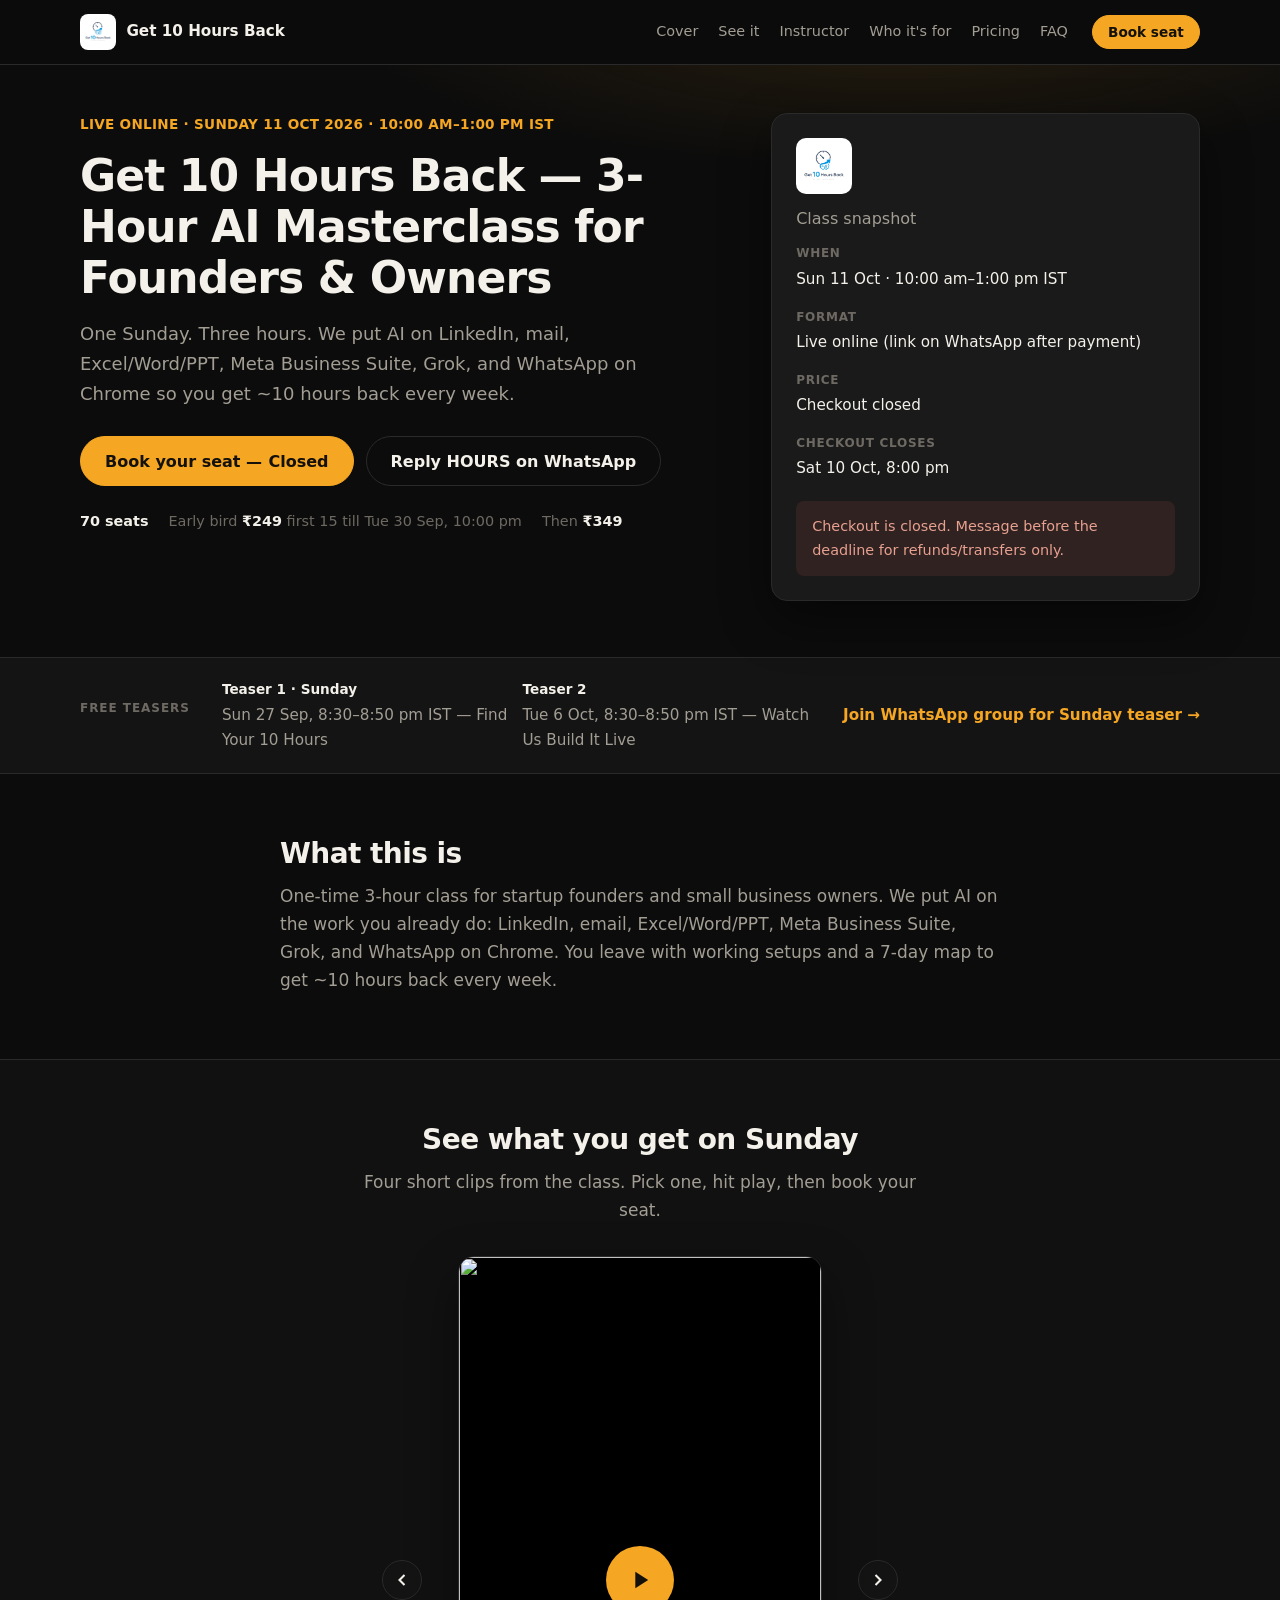
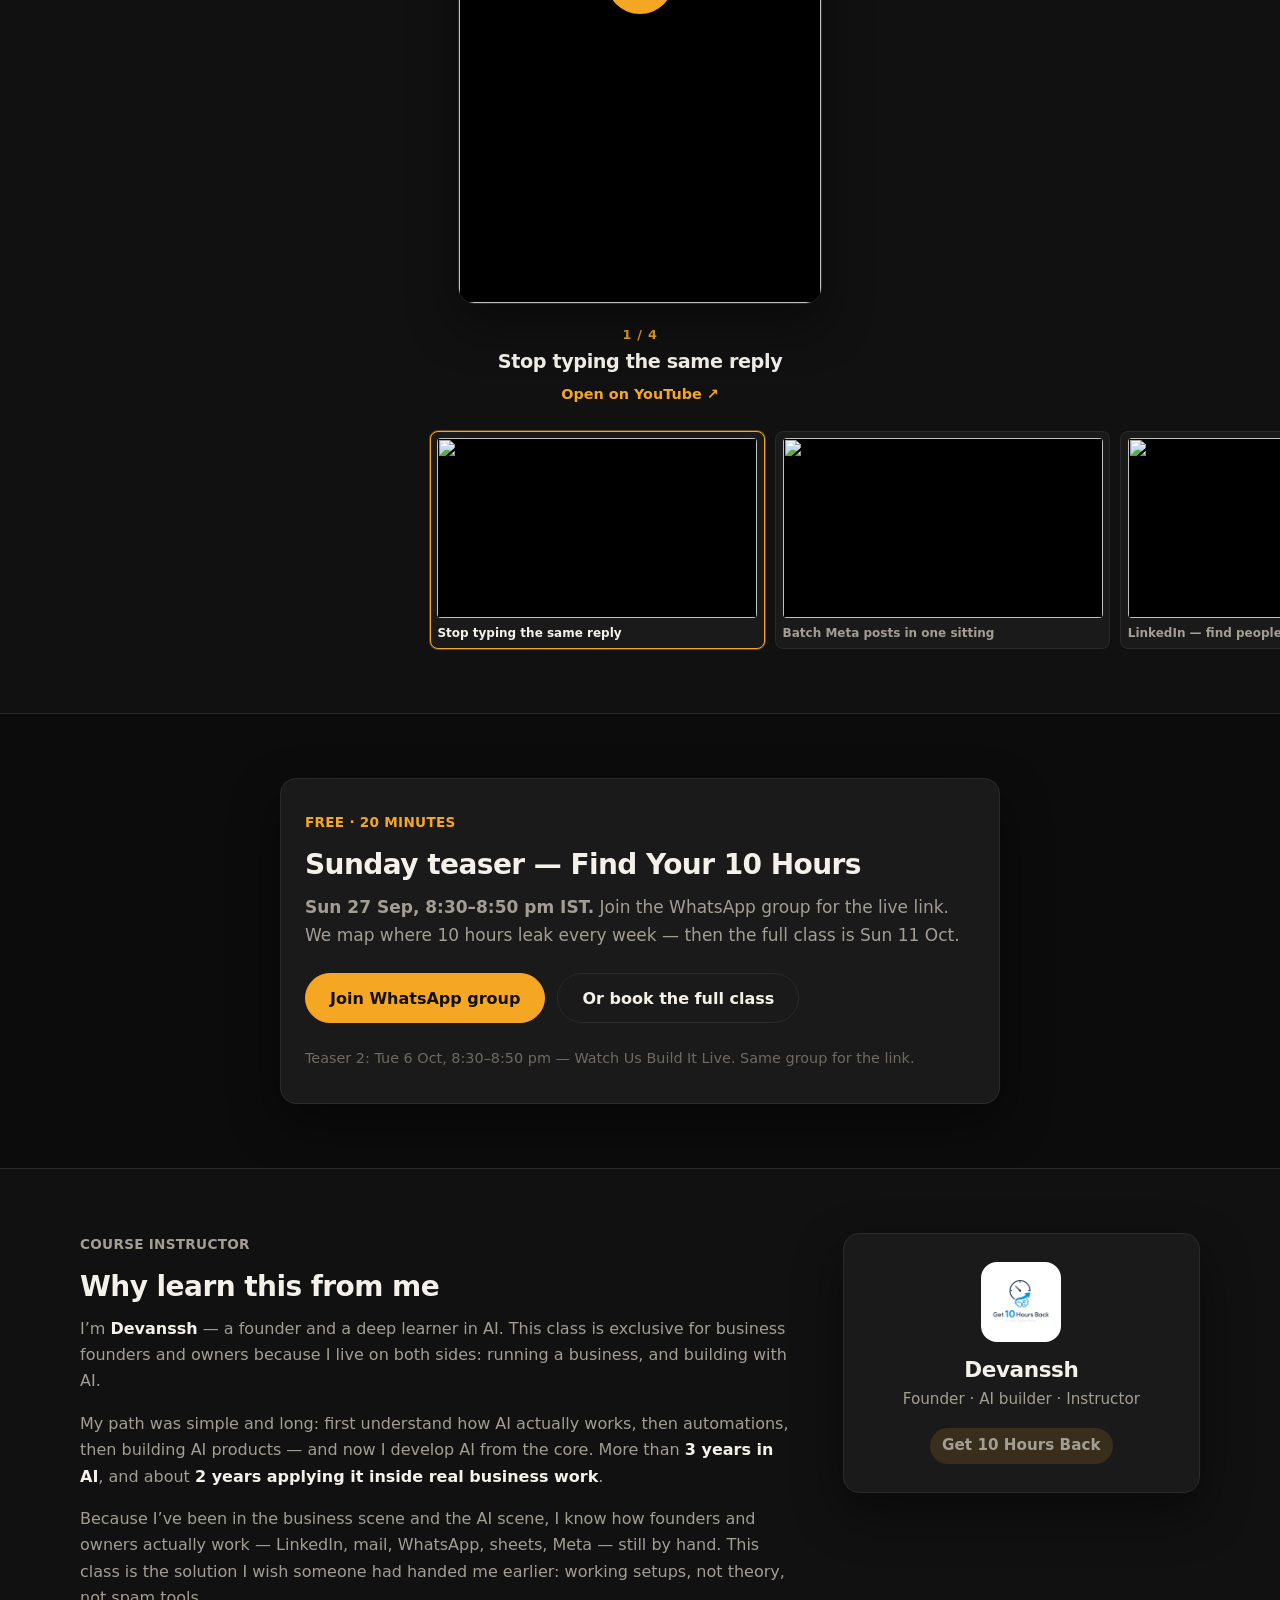
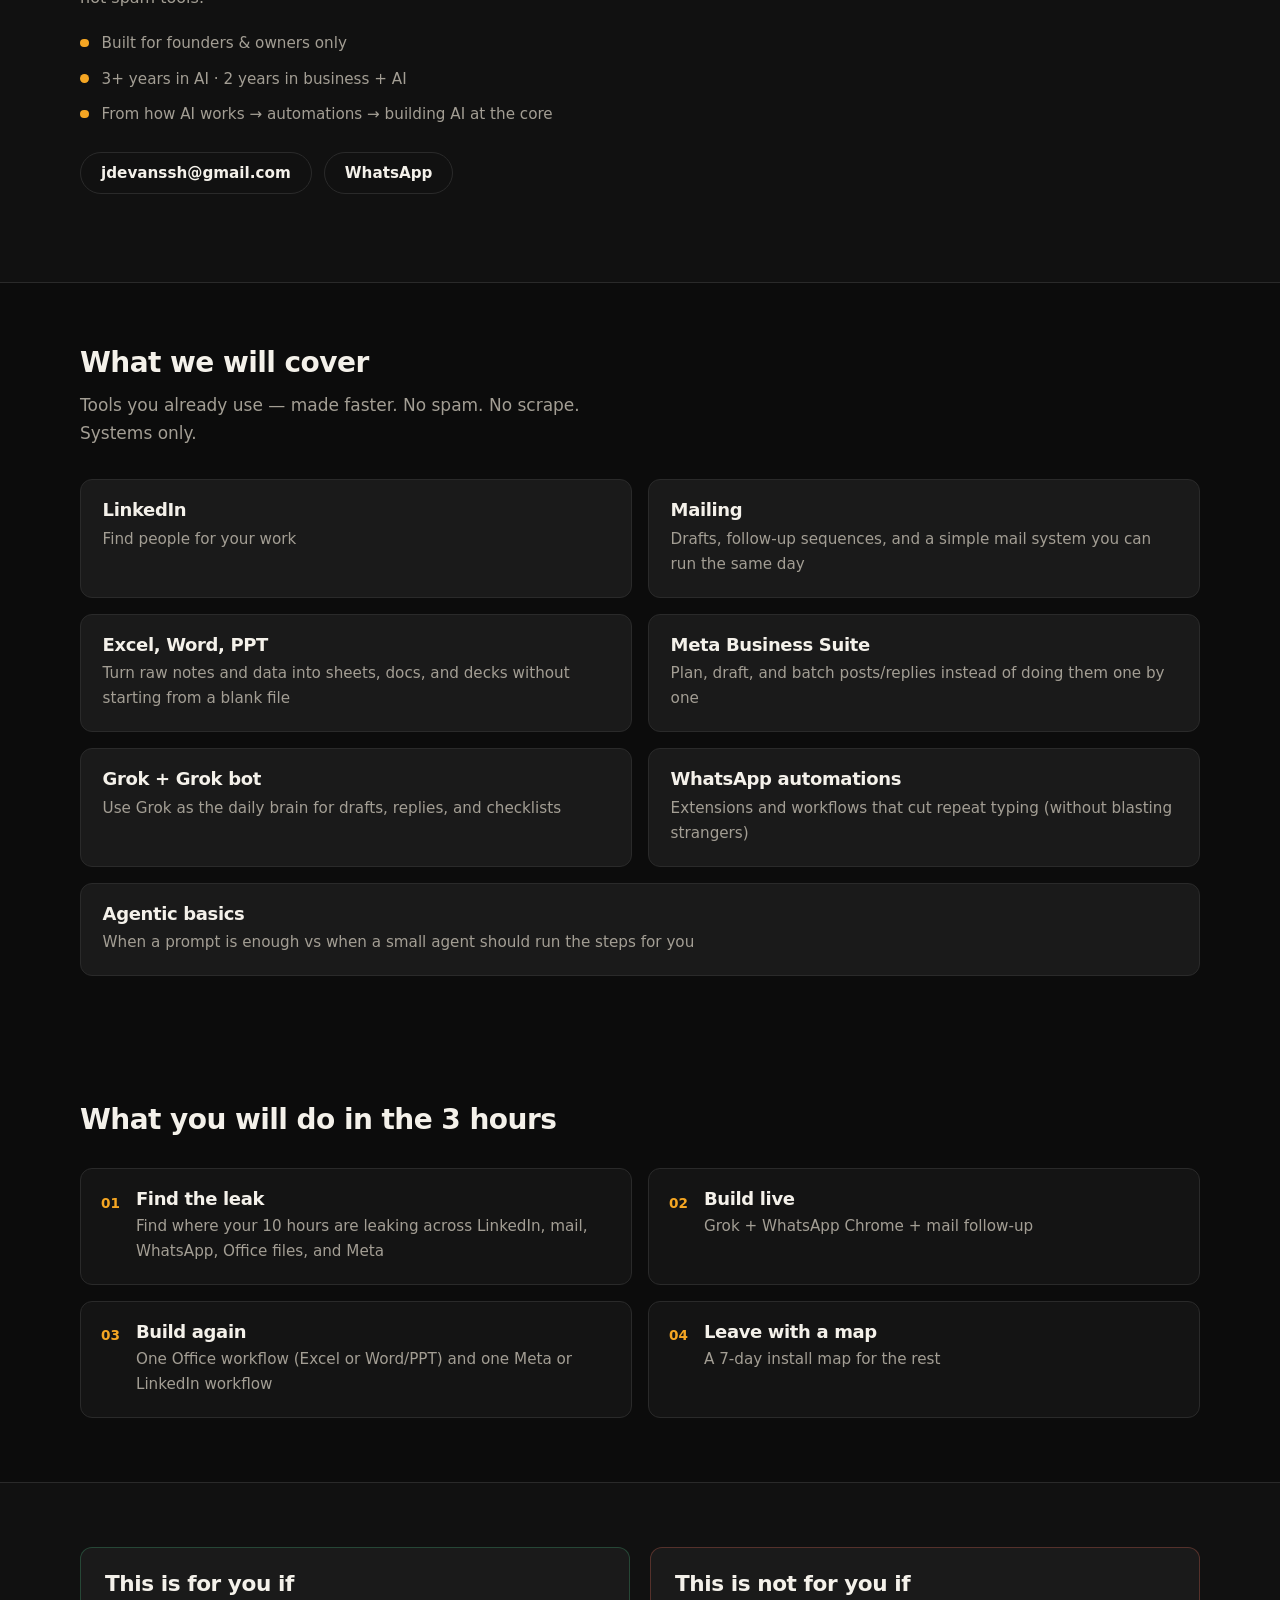
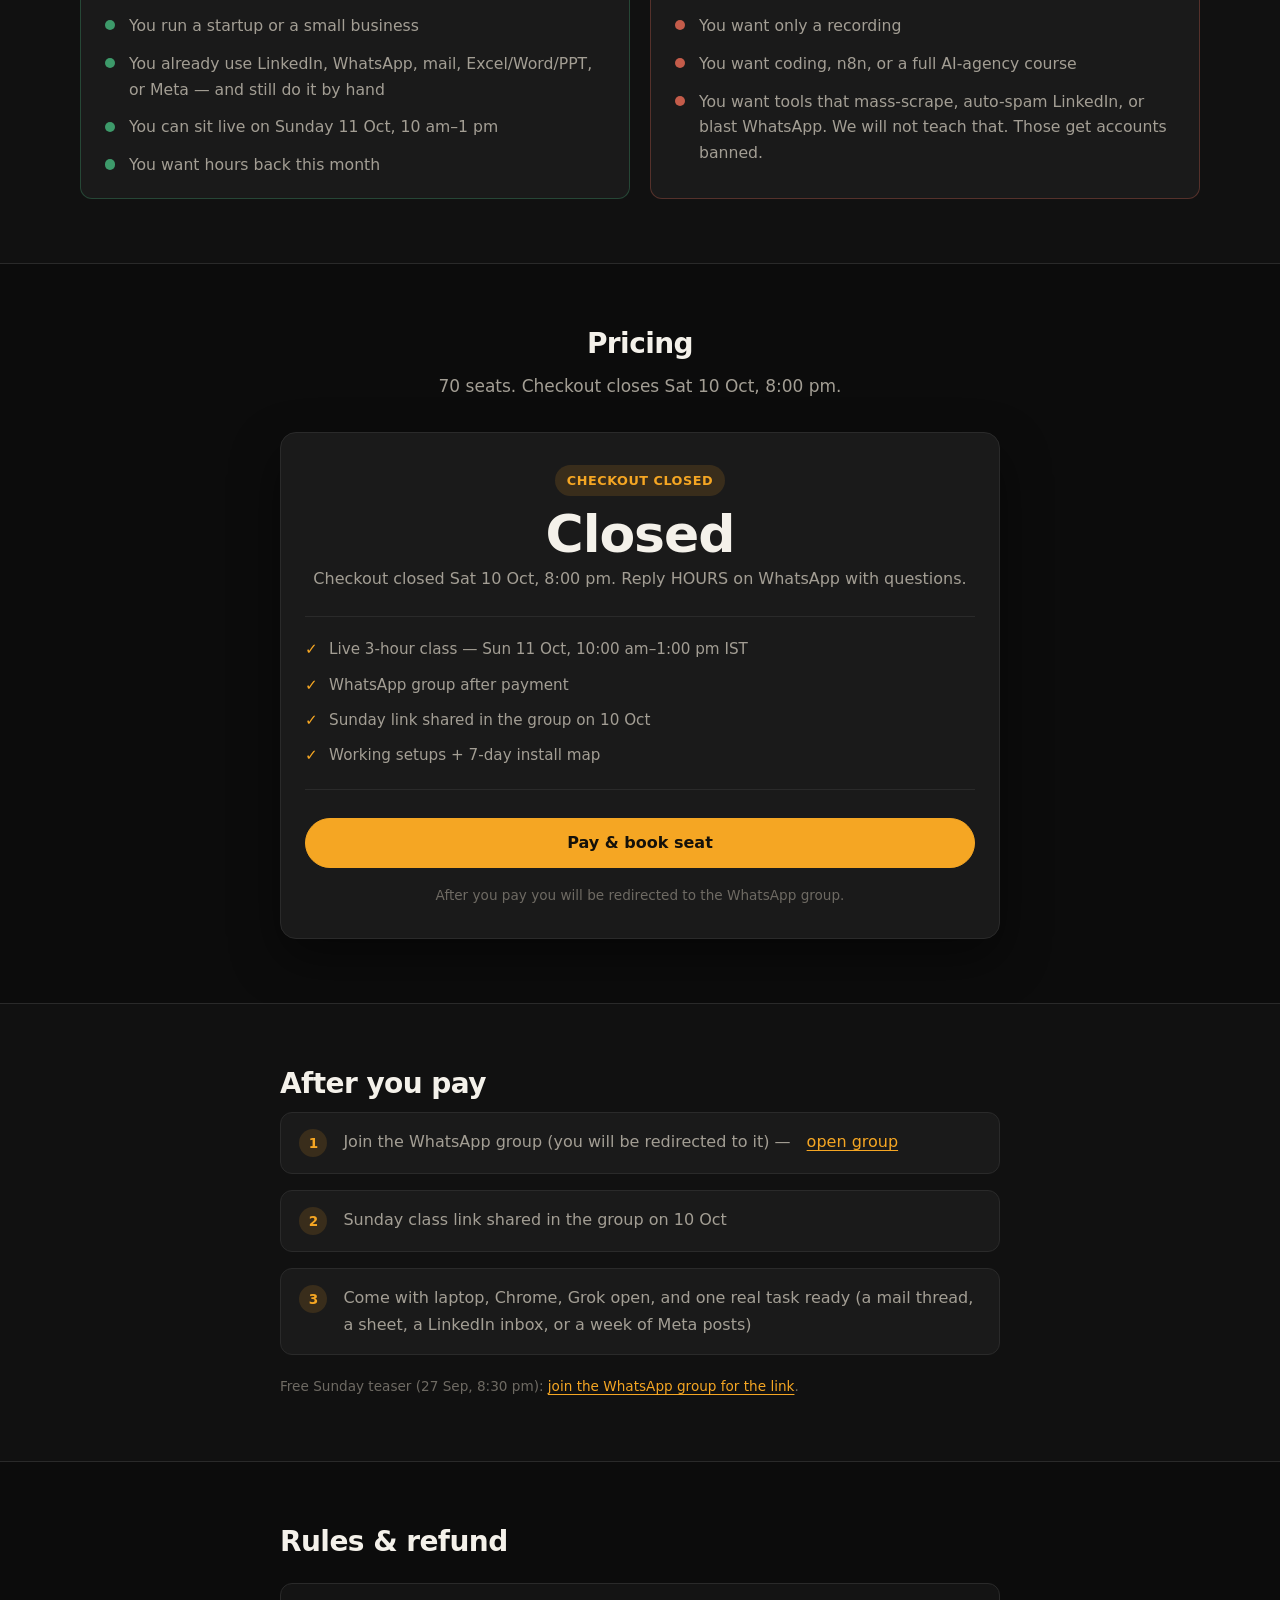
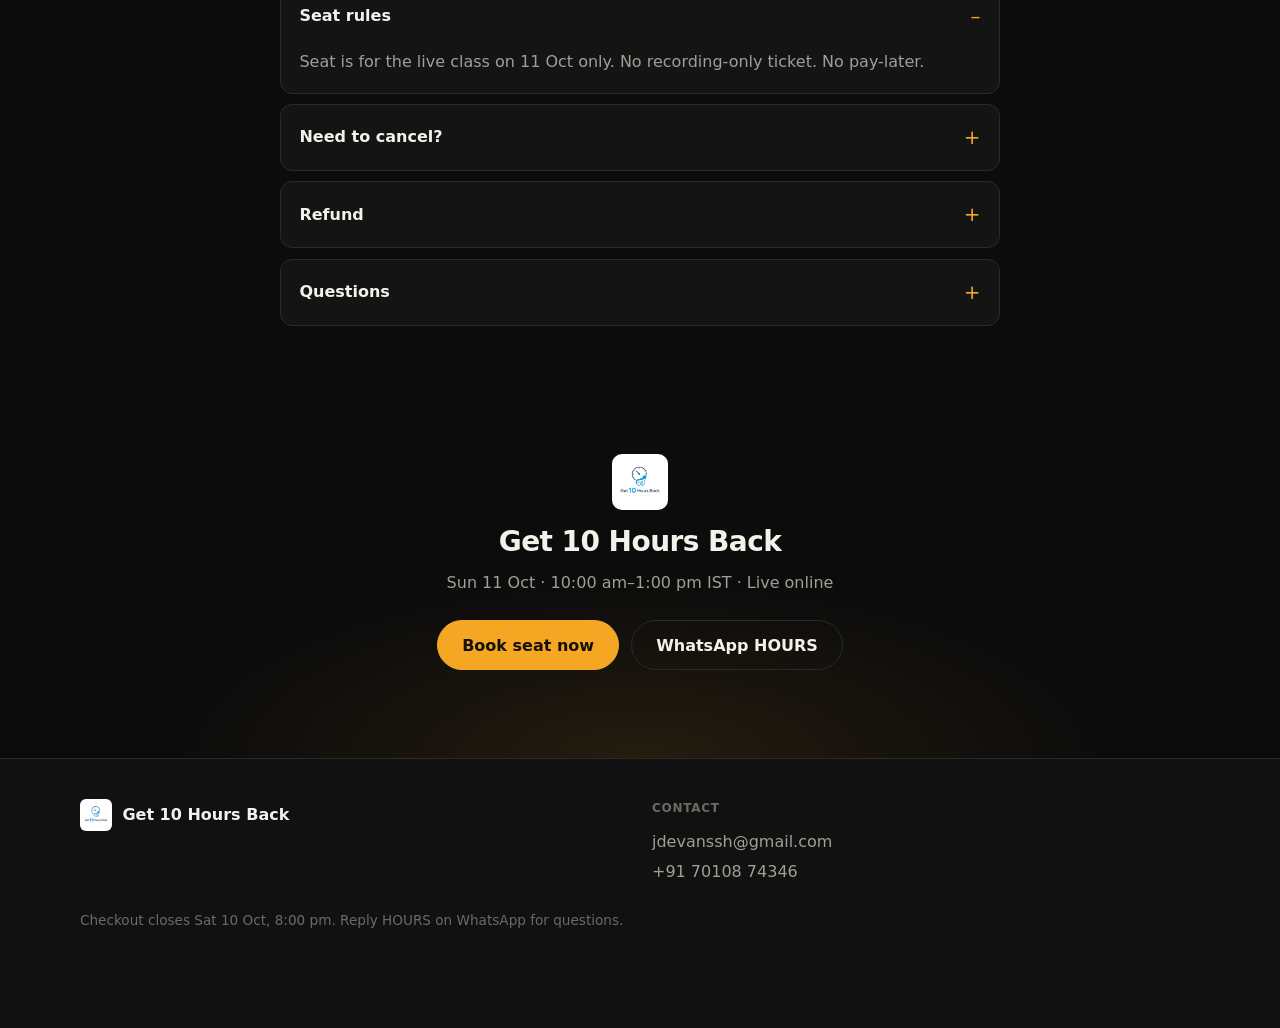
==== commit 3c6de245: "Move marketing and tracking behind a simple studio password page Keep the public landing page clean;" ====
--- a/index.html
+++ b/index.html
@@ -25,7 +25,6 @@
       <nav class="nav" aria-label="Primary">
         <a href="#cover">Cover</a>
         <a href="#videos">See it</a>
-        <a href="#share">Share</a>
         <a href="#instructor">Instructor</a>
         <a href="#who">Who it's for</a>
         <a href="#pricing">Pricing</a>
@@ -39,7 +38,6 @@
     <div id="mobile-nav" class="mobile-nav" hidden>
       <a href="#cover">Cover</a>
       <a href="#videos">See it</a>
-      <a href="#share">Share</a>
       <a href="#instructor">Instructor</a>
       <a href="#who">Who it's for</a>
       <a href="#pricing">Pricing</a>
@@ -177,43 +175,7 @@
       </div>
     </section>
 
-    <section id="share" class="section">
-      <div class="container">
-        <div class="section-head">
-          <h2>Share these story templates</h2>
-          <p>Three creatives for WhatsApp / Instagram stories. Each has its own tracked link so you can see which one brings visits.</p>
-        </div>
-        <div class="share-grid">
-          <article class="share-card">
-            <img src="stories/story-leak.png" alt="Story template: 10-hour tax" width="360" height="640" loading="lazy" />
-            <h3>10-hour tax</h3>
-            <p>Hook for owners still doing WhatsApp and mail by hand.</p>
-            <a class="btn btn-primary btn-sm" href="go/leak.html">Tracked link</a>
-            <a class="btn btn-ghost btn-sm" href="stories/story-leak.png" download="get-10-hours-story-leak.png">Download PNG</a>
-            <code class="share-url">github.io/.../go/leak.html</code>
-          </article>
-          <article class="share-card">
-            <img src="stories/story-price.png" alt="Story template: early bird ₹249" width="360" height="640" loading="lazy" />
-            <h3>Early bird ₹249</h3>
-            <p>Price urgency — first 15 seats till 30 Sep 10 pm.</p>
-            <a class="btn btn-primary btn-sm" href="go/price.html">Tracked link</a>
-            <a class="btn btn-ghost btn-sm" href="stories/story-price.png" download="get-10-hours-story-price.png">Download PNG</a>
-            <code class="share-url">github.io/.../go/price.html</code>
-          </article>
-          <article class="share-card">
-            <img src="stories/story-sunday.png" alt="Story template: Sunday teaser" width="360" height="640" loading="lazy" />
-            <h3>Sunday teaser</h3>
-            <p>Free 20-min on 27 Sep — push to the WhatsApp group.</p>
-            <a class="btn btn-primary btn-sm" href="go/sunday.html">Tracked link</a>
-            <a class="btn btn-ghost btn-sm" href="stories/story-sunday.png" download="get-10-hours-story-sunday.png">Download PNG</a>
-            <code class="share-url">github.io/.../go/sunday.html</code>
-          </article>
-        </div>
-        <p class="share-foot">Visit counts: open <a href="stats.html">stats.html</a> (keep that page private).</p>
-      </div>
-    </section>
-
-    <section id="sunday-teaser" class="section section-alt">
+    <section id="sunday-teaser" class="section">
       <div class="container narrow">
         <div class="teaser-join">
           <p class="eyebrow">Free · 20 minutes</p>
